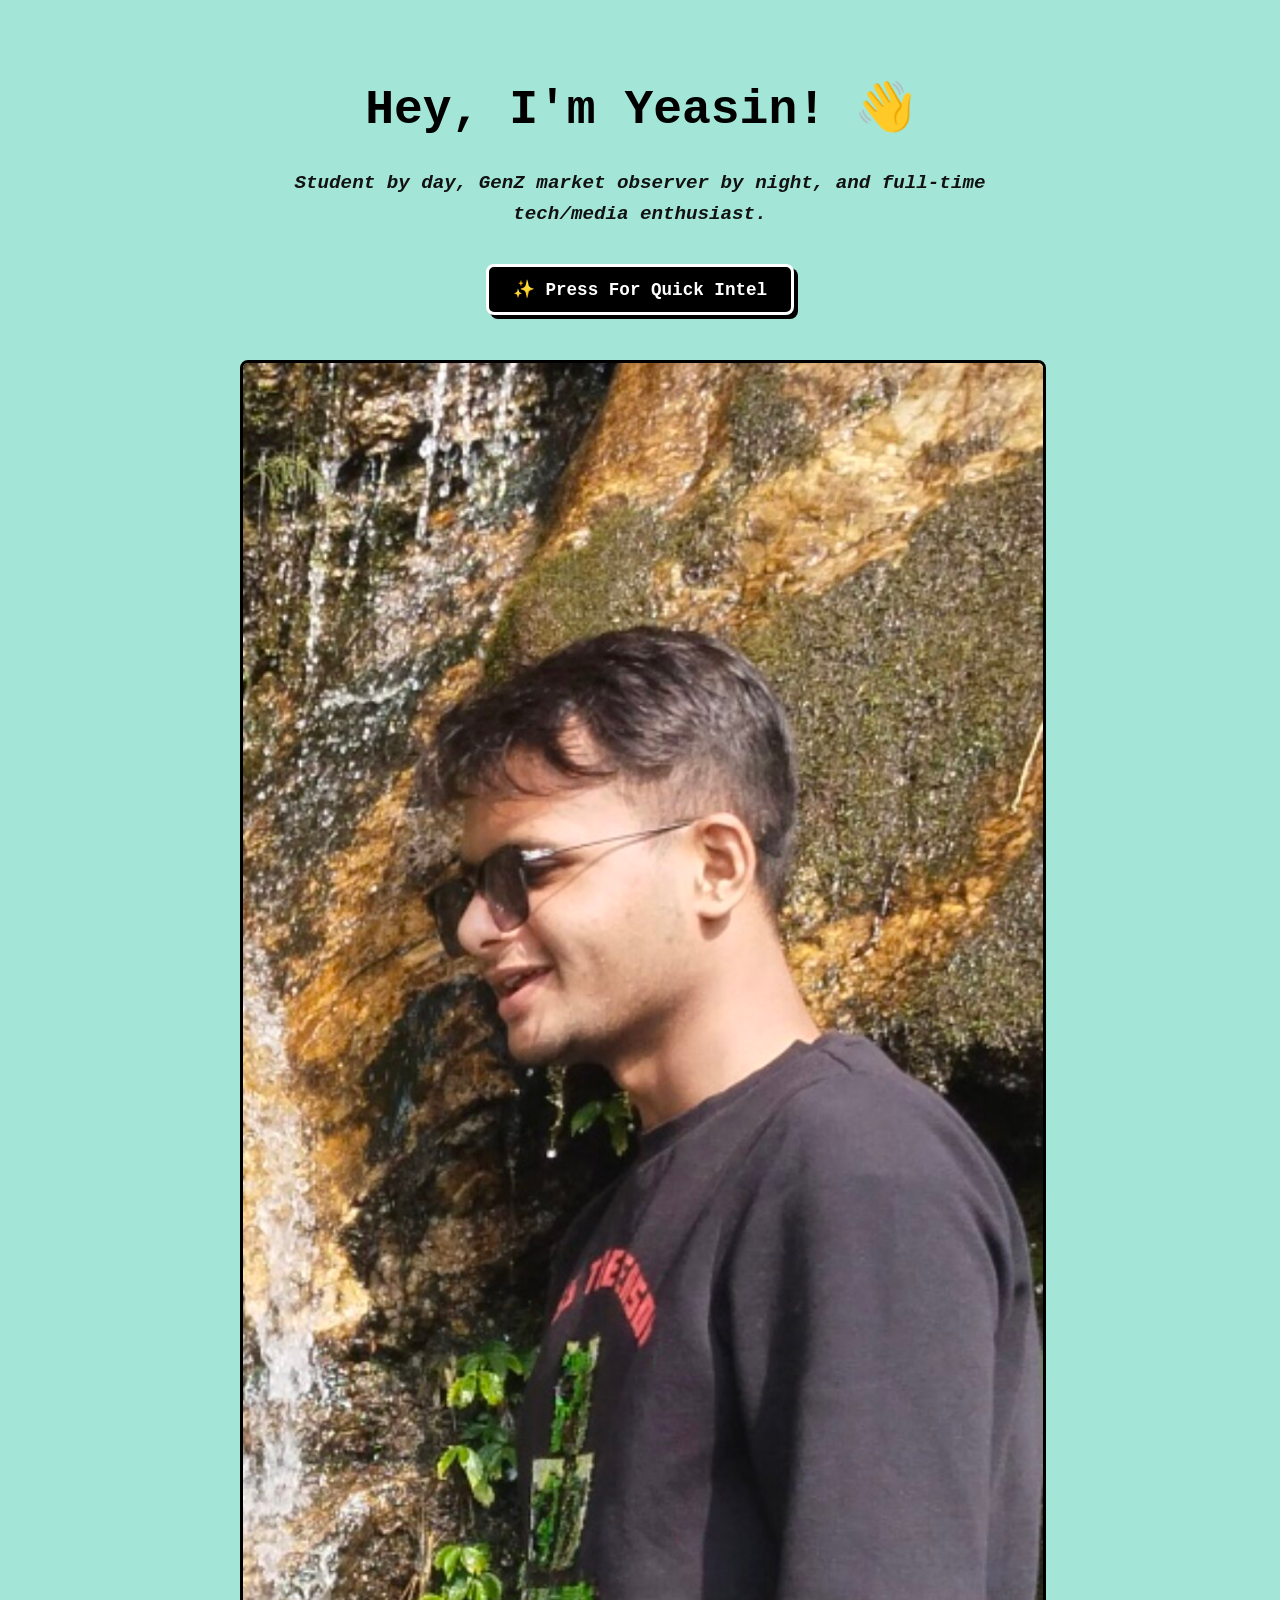
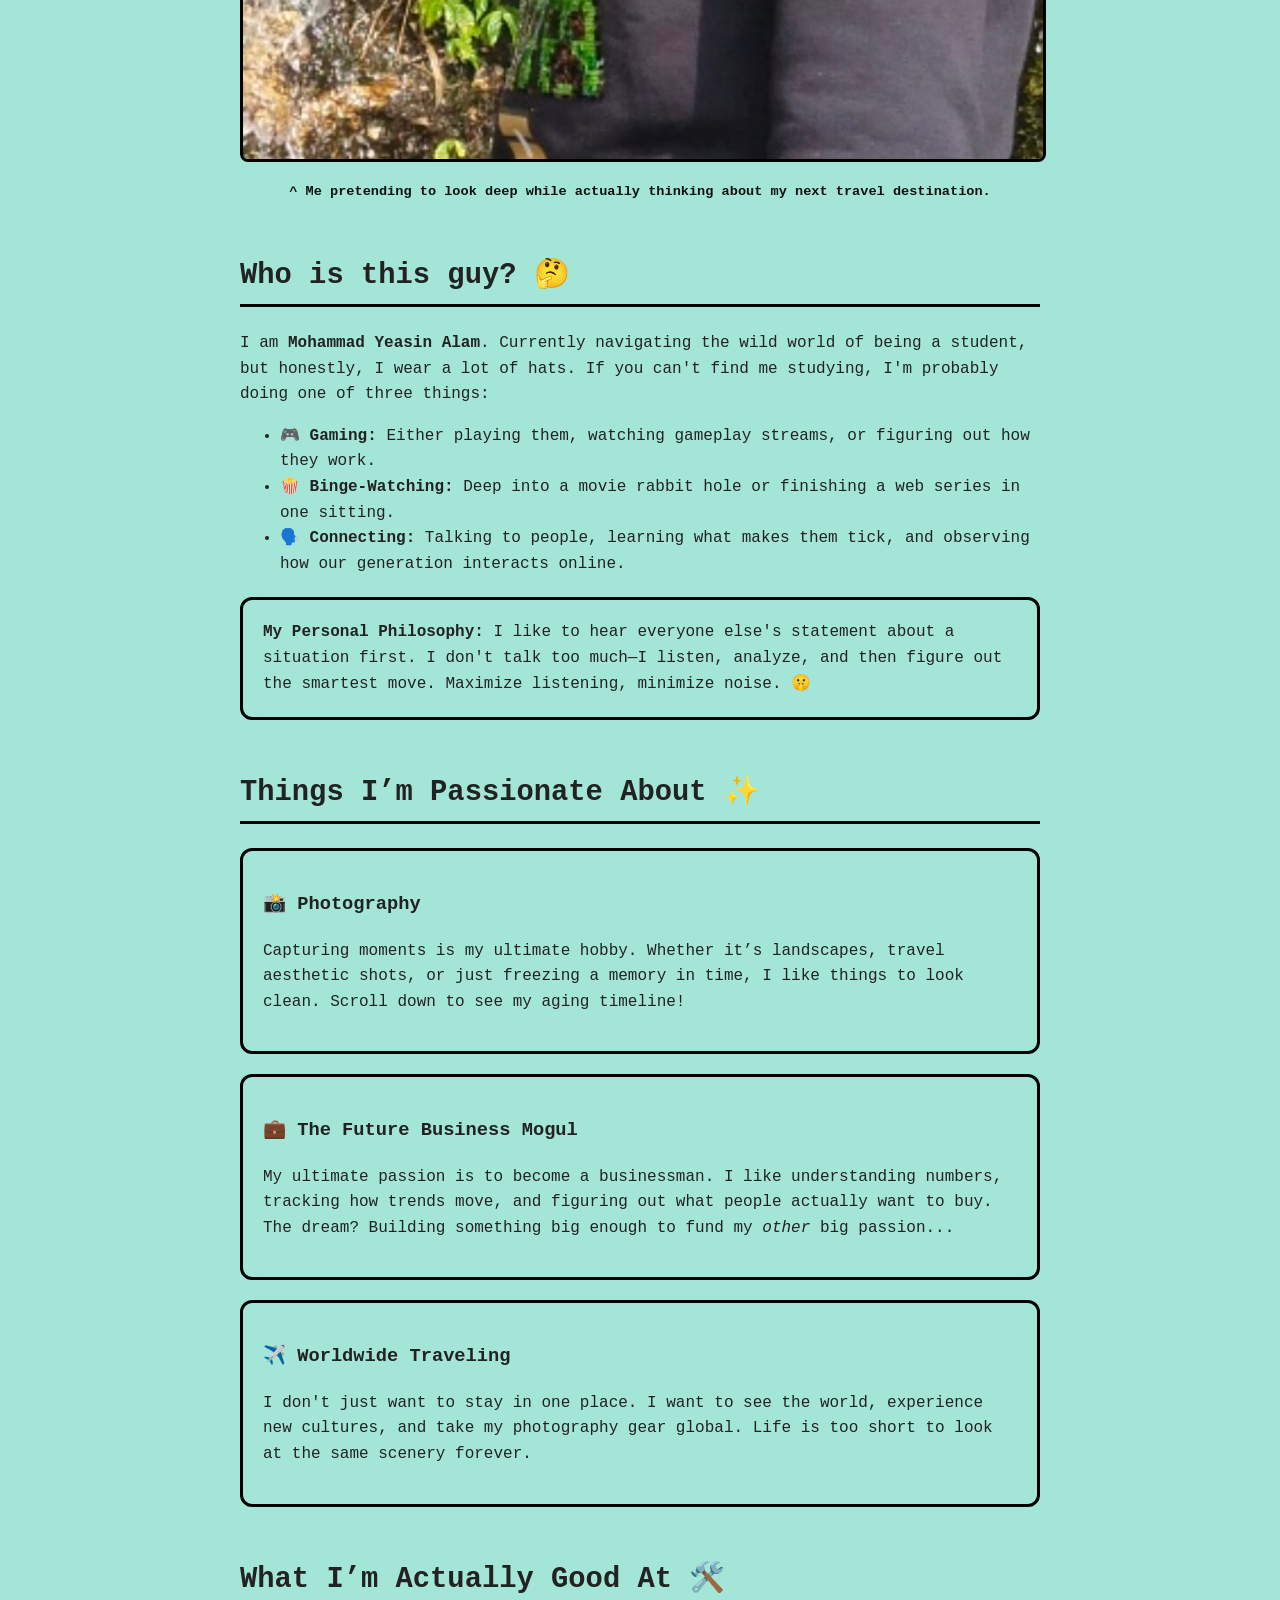
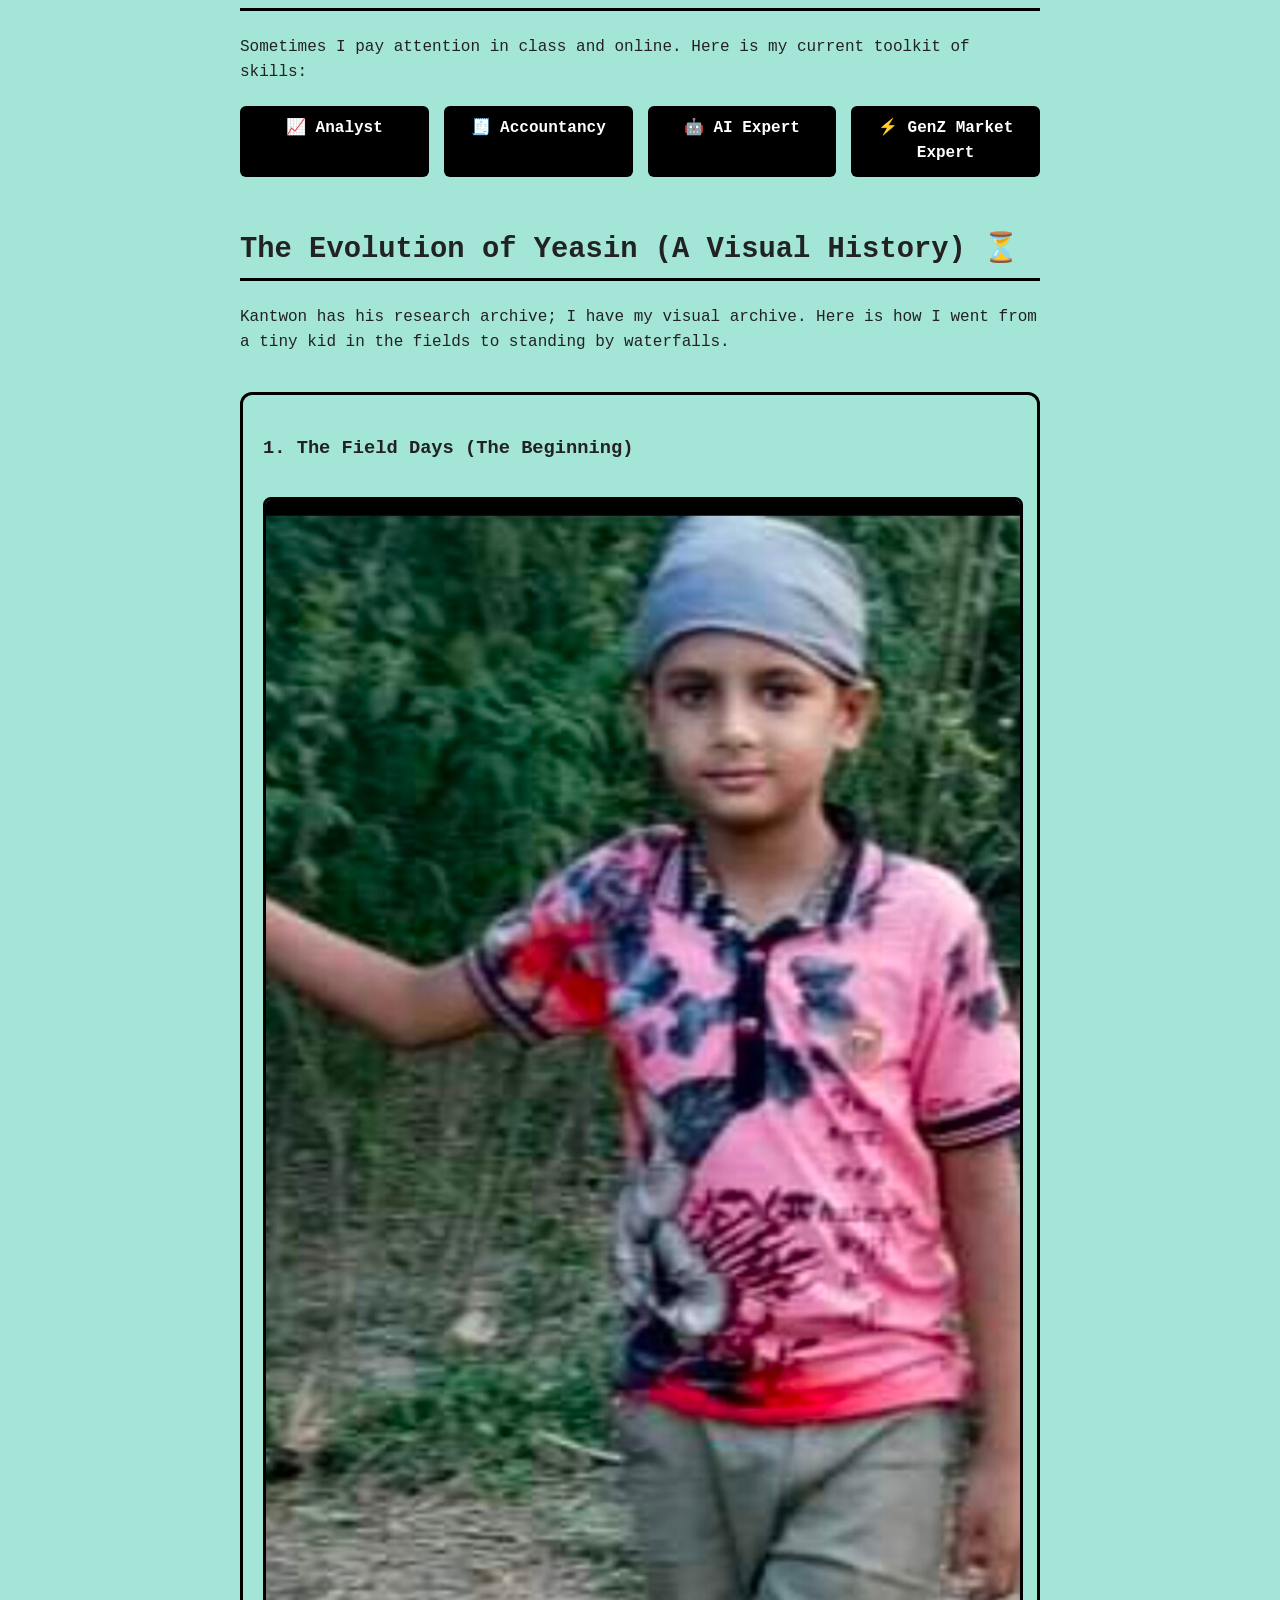
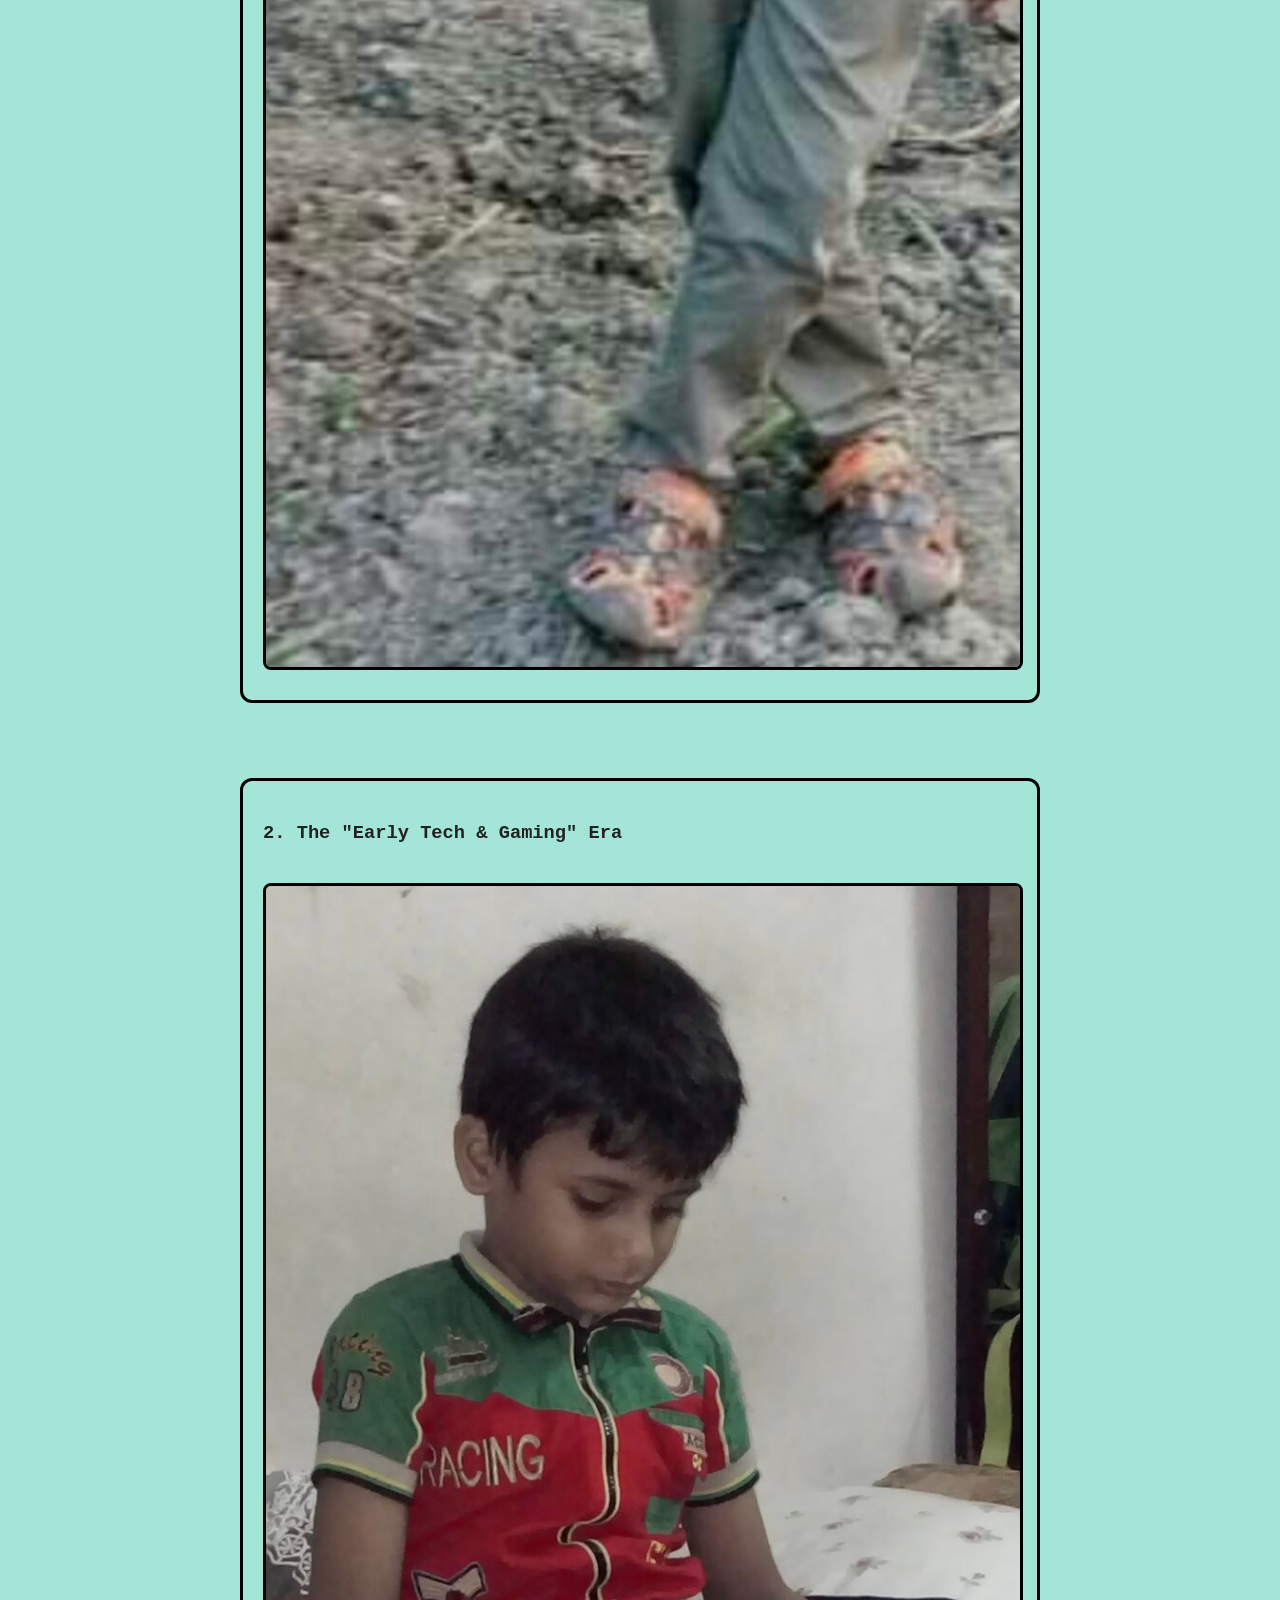
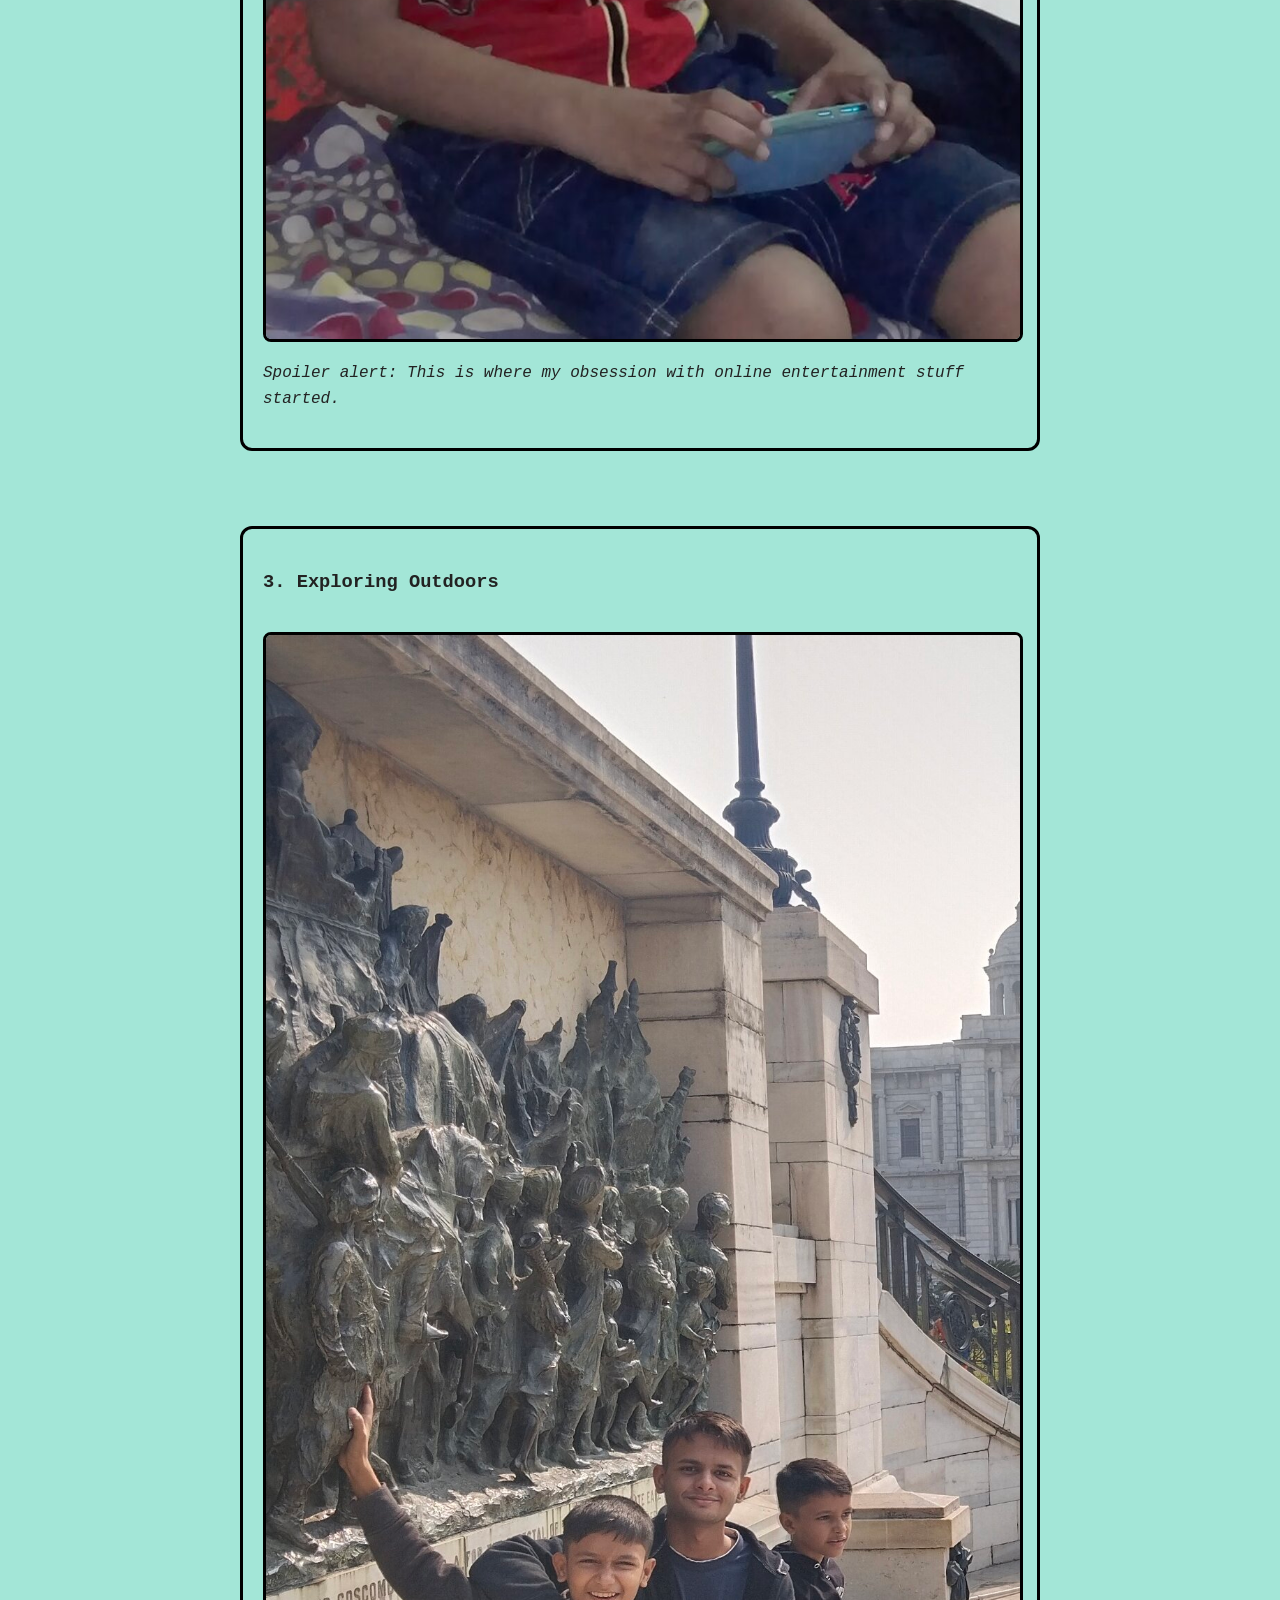
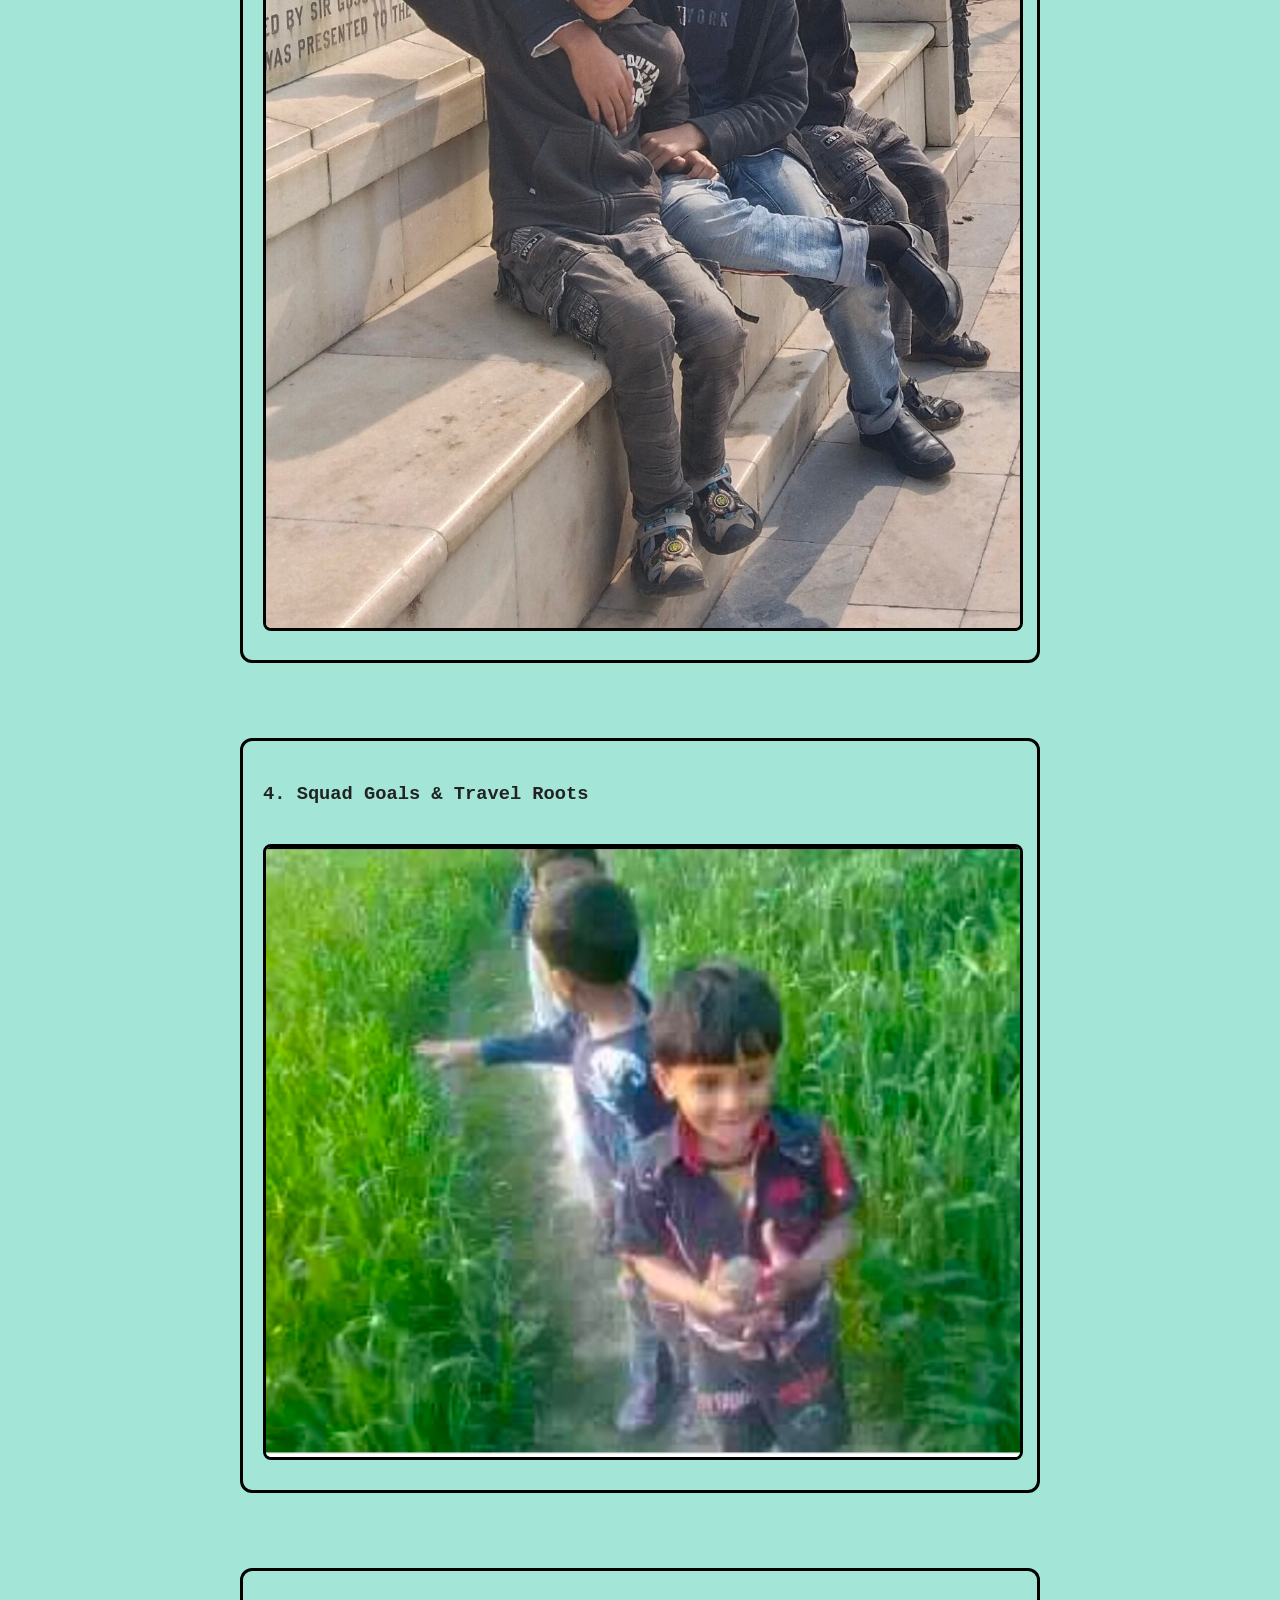
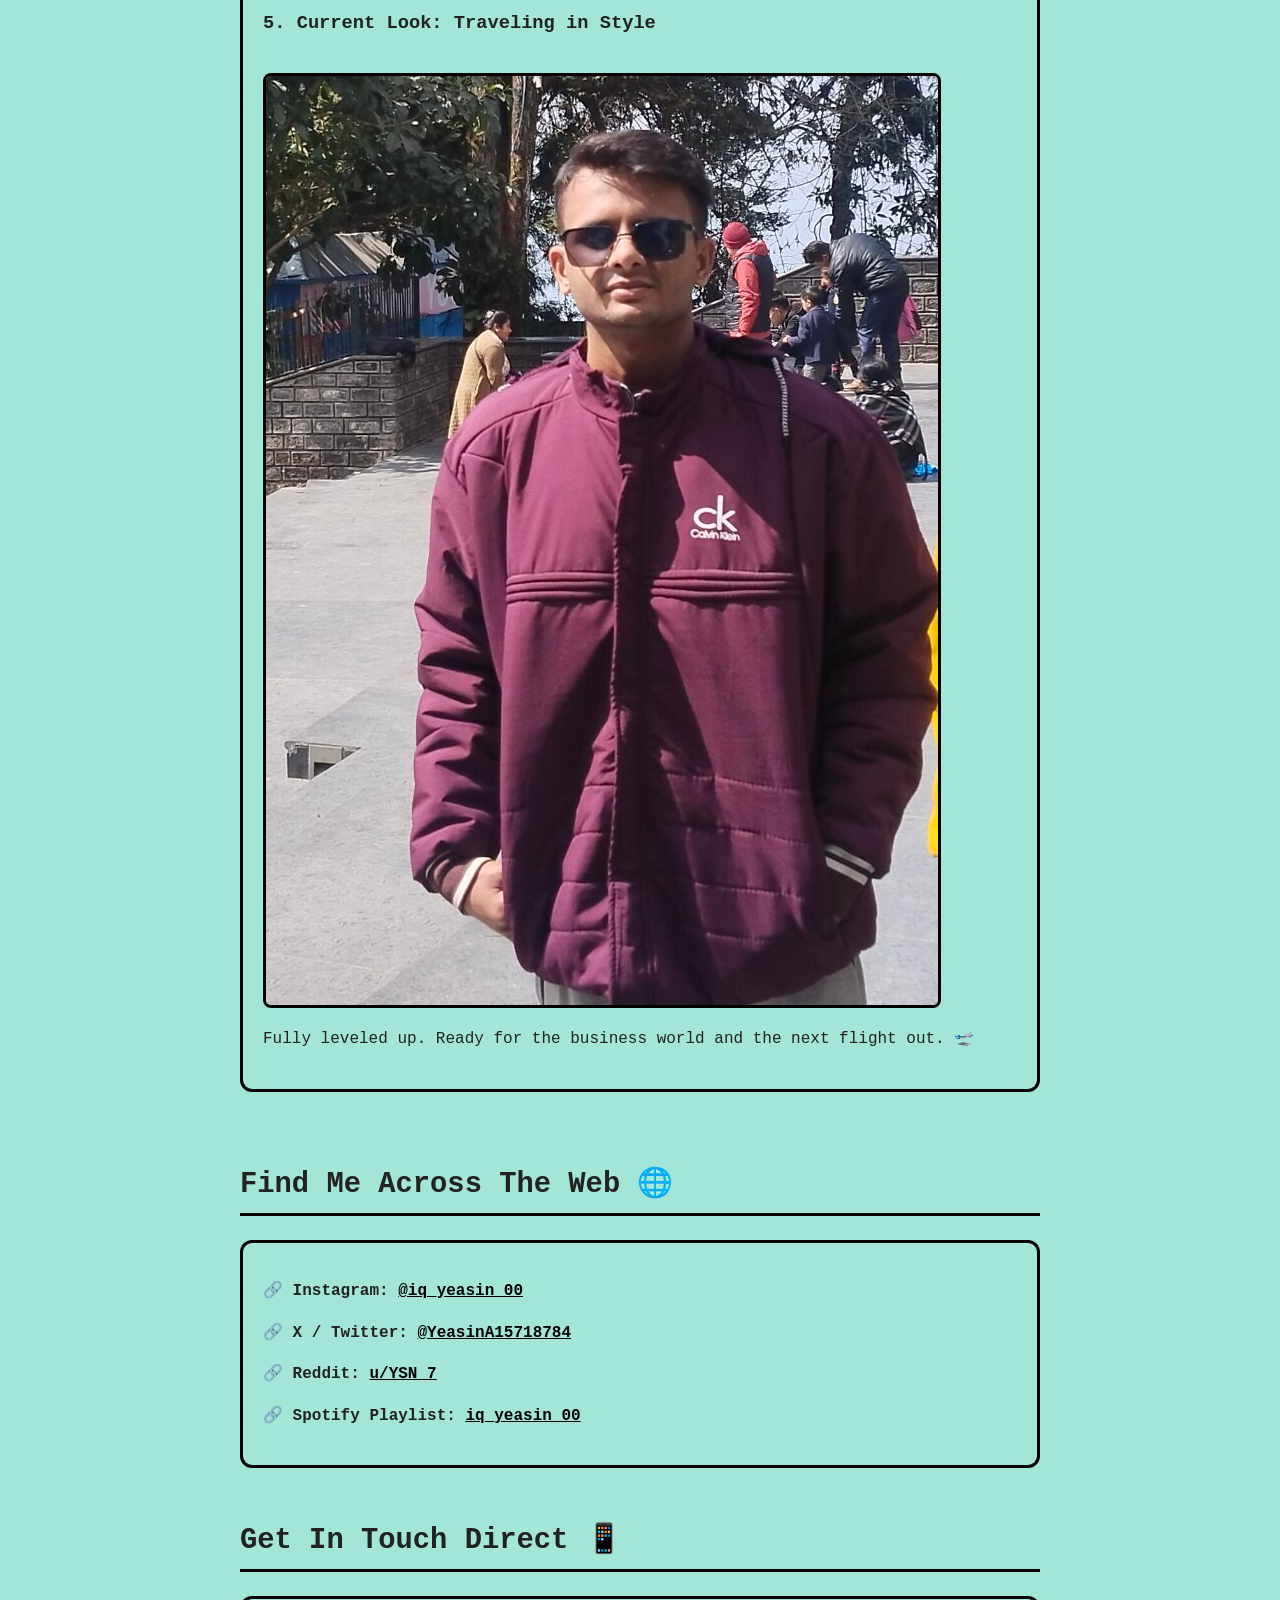
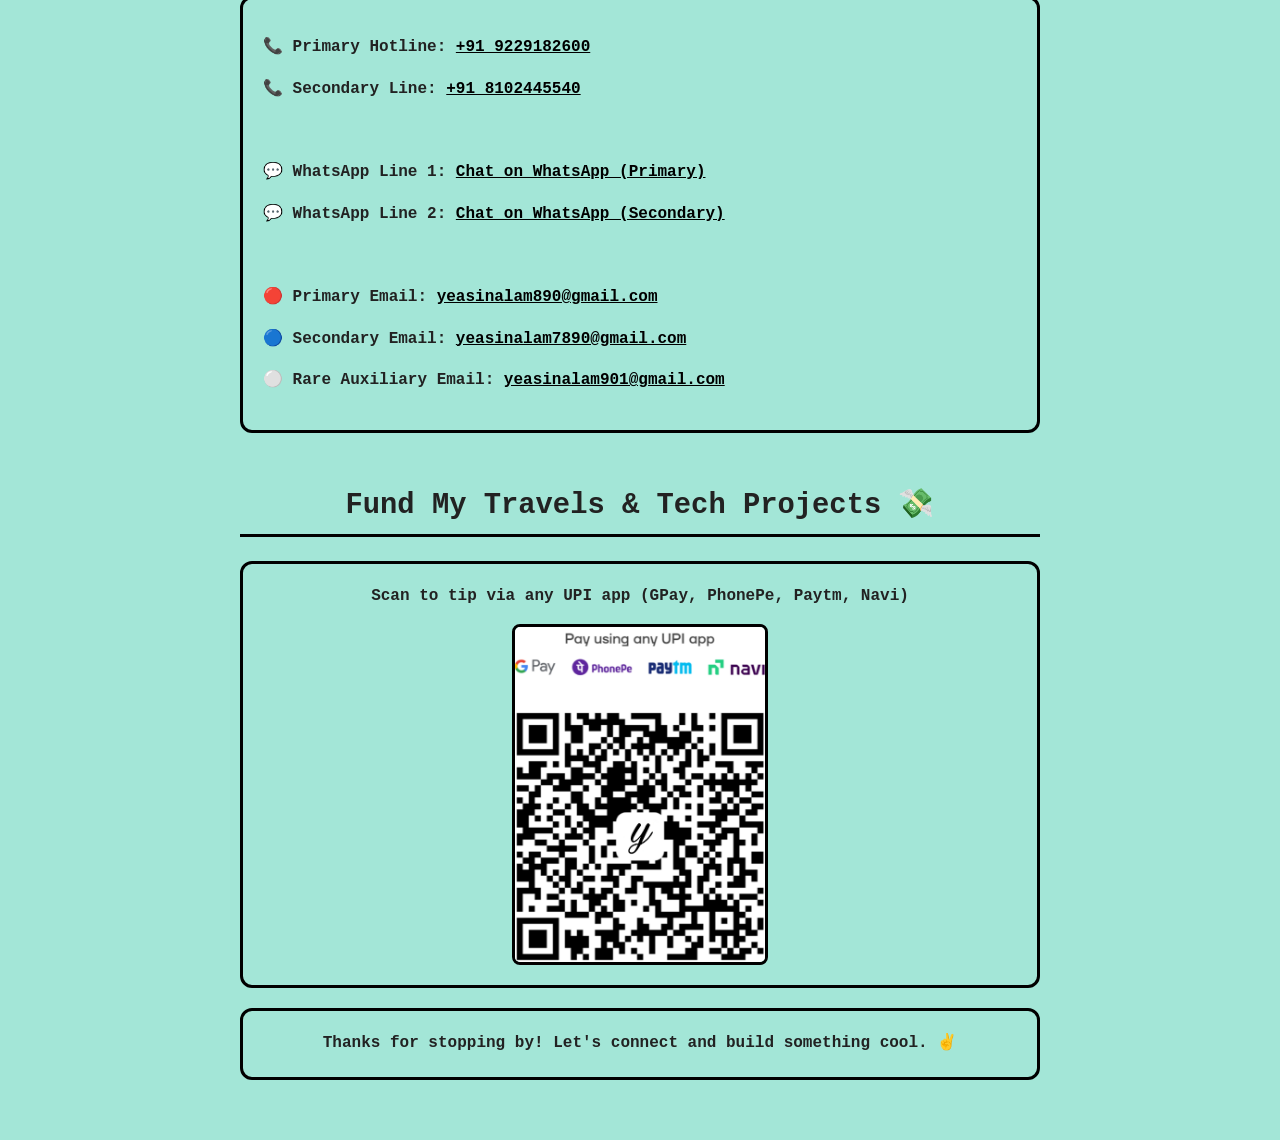
==== about.html @ 3e397f75 "Add files via upload" ====
<!DOCTYPE html>
<html lang="en">
<head>
    <meta charset="UTF-8">
    <meta name="viewport" content="width=device-width, initial-scale=1.0">
    <title>Mohammad Yeasin Alam | Doing Stuff Online & Offline</title>
    <style>
        /* KEYFRAMES FOR COMPLETE BOX BACKGROUND & BORDER RGB SHIFT */
        @keyframes rgbFullGlow {
            0% { 
                background-color: rgba(255, 230, 238, 0.94); 
                border-color: #ff0055; 
                box-shadow: 6px 6px 20px rgba(255, 0, 85, 0.5); 
            }
            33% { 
                background-color: rgba(230, 255, 250, 0.94); 
                border-color: #00ffcc; 
                box-shadow: 6px 6px 20px rgba(0, 255, 204, 0.5); 
            }
            66% { 
                background-color: rgba(243, 230, 255, 0.94); 
                border-color: #9b51e0; 
                box-shadow: 6px 6px 20px rgba(155, 81, 224, 0.5); 
            }
            100% { 
                background-color: rgba(255, 230, 238, 0.94); 
                border-color: #ff0055; 
                box-shadow: 6px 6px 20px rgba(255, 0, 85, 0.5); 
            }
        }

        @keyframes rgbTextGlow {
            0% { text-shadow: 2px 2px 8px rgba(255, 0, 85, 0.8); }
            33% { text-shadow: 2px 2px 8px rgba(0, 255, 204, 0.8); }
            66% { text-shadow: 2px 2px 8px rgba(155, 81, 224, 0.8); }
            100% { text-shadow: 2px 2px 8px rgba(255, 0, 85, 0.8); }
        }

        /* Base Formatting */
        body {
            font-family: 'Courier New', Courier, monospace; 
            line-height: 1.6;
            color: #222;
            max-width: 800px;
            margin: 0 auto;
            padding: 40px 20px;
            background-image: url('1000076205.jpg');
            background-size: cover;
            background-attachment: fixed;
            background-color: #A3E6D7; 
        }
        
        h1 { 
            font-size: 3rem; 
            margin-bottom: 10px; 
            color: #000; 
            animation: rgbTextGlow 6s infinite linear;
        }
        
        h2 { 
            font-size: 1.8rem; 
            border-bottom: 3px solid #000; 
            padding-bottom: 5px; 
            margin-top: 50px; 
        }
        
        .subtitle { 
            font-size: 1.2rem; 
            color: #111; 
            font-style: italic; 
            font-weight: bold; 
        }

        /* INTERACTIVE ABOUT ME BUTTON */
        .about-btn {
            background: #000;
            color: #fff;
            font-family: 'Courier New', Courier, monospace;
            font-size: 1.1rem;
            font-weight: bold;
            padding: 12px 24px;
            border: 3px solid #fff;
            border-radius: 8px;
            cursor: pointer;
            box-shadow: 4px 4px 0px #000;
            transition: all 0.2s ease;
            margin-top: 15px;
        }

        .about-btn:hover {
            transform: scale(1.05);
            background: #222;
        }

        /* SECRET INFO PANEL */
        .info-panel {
            display: none;
            max-width: 500px;
            margin: 20px auto;
            text-align: left;
        }

        .info-panel.show {
            display: block;
        }

        .info-row {
            display: flex;
            justify-content: space-between;
            padding: 8px 0;
            border-bottom: 1px dashed rgba(0,0,0,0.2);
        }

        .info-row strong {
            color: #000;
        }

        /* RGB ANIMATED CONTAINER BOXES */
        .project-card, .timeline-item, blockquote, footer, .info-panel, .payment-card { 
            border: 3px solid #000; 
            padding: 20px; 
            margin: 20px 0; 
            border-radius: 12px; 
            animation: rgbFullGlow 9s infinite ease-in-out; 
            transition: transform 0.2s ease;
        }

        .project-card:hover, .timeline-item:hover {
            transform: translateY(-5px) scale(1.01);
        }

        /* LINKS STYLING */
        .socials-box a, .contact-card a {
            color: #000;
            font-weight: bold;
            text-decoration: underline;
        }
        .socials-box a:hover, .contact-card a:hover {
            color: #ff0055;
        }

        .skills-grid { 
            display: grid; 
            grid-template-columns: repeat(auto-fit, minmax(150px, 1fr)); 
            gap: 15px; 
            margin-top: 20px; 
        }
        
        .skill-tag { 
            background: #000; 
            color: #fff; 
            padding: 10px; 
            text-align: center; 
            font-weight: bold; 
            border-radius: 6px; 
        }
        
        img { 
            max-width: 100%; 
            height: auto; 
            border: 3px solid #000; 
            border-radius: 8px; 
            margin-top: 15px;
        }

        .qr-code {
            max-width: 250px;
            display: block;
            margin: 15px auto 0 auto;
        }
        
        .timeline { 
            display: flex; 
            flex-direction: column; 
            gap: 35px; 
        }
    </style>
</head>
<body>

    <!-- HERO SECTION -->
    <header style="text-align: center;">
        <h1>Hey, I'm Yeasin! 👋</h1>
        <p class="subtitle">Student by day, GenZ market observer by night, and full-time tech/media enthusiast.</p>
        
        <!-- About Me Toggle Trigger -->
        <button class="about-btn" onclick="toggleAboutPanel()">✨ Press For Quick Intel</button>

        <!-- Hidden RGB Info Card Dropdown -->
        <div id="aboutPanel" class="info-panel">
            <h3 style="margin-top: 0; text-align: center; border-bottom: 2px solid #000; padding-bottom: 5px;">📋 Personal File</h3>
            <div class="info-row"><strong>Full Name:</strong> <span>Mohammad Yeasin Alam</span></div>
            <div class="info-row"><strong>D.O.B:</strong> <span>06/08/2008</span></div>
            <div class="info-row"><strong>Height:</strong> <span>5.5 Feet</span></div>
            <div class="info-row"><strong>Social Spec:</strong> <span>Introvert 🤫</span></div>
            <div class="info-row"><strong>Base Station:</strong> <span>Bihar, India 🇮🇳</span></div>
            <div class="info-row"><strong>Education:</strong> <span>Science (PCB) 🧪</span></div>
            <div class="info-row"><strong>Goat Game:</strong> <span>Football ⚽</span></div>
            <div class="info-row"><strong>Contact 1:</strong> <span>+91 9229182600</span></div>
            <div class="info-row"><strong>Contact 2:</strong> <span>+91 8102445540</span></div>
        </div>

        <div style="margin: 30px 0;">
            <img src="1000076204.jpg" alt="Mohammad Yeasin Alam looking sharp next to a waterfall">
            <p style="font-size: 0.85rem; text-align: center; color: #111; font-weight: bold; margin-top: 10px;">^ Me pretending to look deep while actually thinking about my next travel destination.</p>
        </div>
    </header>

    <!-- BIO SECTION -->
    <section>
        <h2>Who is this guy? 🤔</h2>
        <p>I am <strong>Mohammad Yeasin Alam</strong>. Currently navigating the wild world of being a student, but honestly, I wear a lot of hats. If you can't find me studying, I'm probably doing one of three things:</p>
        <ul>
            <li>🎮 <strong>Gaming:</strong> Either playing them, watching gameplay streams, or figuring out how they work.</li>
            <li>🍿 <strong>Binge-Watching:</strong> Deep into a movie rabbit hole or finishing a web series in one sitting.</li>
            <li>🗣️ <strong>Connecting:</strong> Talking to people, learning what makes them tick, and observing how our generation interacts online.</li>
        </ul>
        
        <blockquote>
            <strong>My Personal Philosophy:</strong> I like to hear everyone else's statement about a situation first. I don't talk too much—I listen, analyze, and then figure out the smartest move. Maximize listening, minimize noise. 🤫
        </blockquote>
    </section>

    <!-- PASSIONS & PROJECTS -->
    <section>
        <h2>Things I’m Passionate About ✨</h2>
        
        <div class="project-card">
            <h3>📸 Photography</h3>
            <p>Capturing moments is my ultimate hobby. Whether it’s landscapes, travel aesthetic shots, or just freezing a memory in time, I like things to look clean. Scroll down to see my aging timeline!</p>
        </div>

        <div class="project-card">
            <h3>💼 The Future Business Mogul</h3>
            <p>My ultimate passion is to become a businessman. I like understanding numbers, tracking how trends move, and figuring out what people actually want to buy. The dream? Building something big enough to fund my <em>other</em> big passion...</p>
        </div>

        <div class="project-card">
            <h3>✈️ Worldwide Traveling</h3>
            <p>I don't just want to stay in one place. I want to see the world, experience new cultures, and take my photography gear global. Life is too short to look at the same scenery forever.</p>
        </div>
    </section>

    <!-- SKILLS SECTION -->
    <section>
        <h2>What I’m Actually Good At 🛠️</h2>
        <p>Sometimes I pay attention in class and online. Here is my current toolkit of skills:</p>
        <div class="skills-grid">
            <div class="skill-tag">📈 Analyst</div>
            <div class="skill-tag">🧾 Accountancy</div>
            <div class="skill-tag">🤖 AI Expert</div>
            <div class="skill-tag">⚡ GenZ Market Expert</div>
        </div>
    </section>

    <!-- TIMELINE/PHOTO ERA SECTION -->
    <section>
        <h2>The Evolution of Yeasin (A Visual History) ⏳</h2>
        <p>Kantwon has his research archive; I have my visual archive. Here is how I went from a tiny kid in the fields to standing by waterfalls.</p>
        
        <div class="timeline">
            <div class="timeline-item">
                <h3>1. The Field Days (The Beginning)</h3>
                <img src="1000076199.jpg" alt="Little Yeasin in the fields">
            </div>
            
            <div class="timeline-item">
                <h3>2. The "Early Tech & Gaming" Era</h3>
                <img src="1000076193.jpg" alt="Young Yeasin playing games on a phone">
                <p style="margin-top: 10px;"><em>Spoiler alert: This is where my obsession with online entertainment stuff started.</em></p>
            </div>

            <div class="timeline-item">
                <h3>3. Exploring Outdoors</h3>
                <img src="1000076198.jpg" alt="Yeasin on a boat trip">
            </div>

            <div class="timeline-item">
                <h3>4. Squad Goals & Travel Roots</h3>
                <img src="da37ed87-113a-4a0d-944e-1133d24214a7-1_all_25262.jpg" alt="Yeasin hanging out with friends/brothers">
            </div>

            <div class="timeline-item">
                <h3>5. Current Look: Traveling in Style</h3>
                <img src="1000076202.jpg" alt="Yeasin walking down a scenic path with sunglasses">
                <p style="margin-top: 10px;">Fully leveled up. Ready for the business world and the next flight out. 🛫</p>
            </div>
        </div>
    </section>

    <!-- CONNECTIONS & SOCIAL LINKS -->
    <section class="socials-box">
        <h2>Find Me Across The Web 🌐</h2>
        <div class="project-card">
            <p>🔗 <strong>Instagram:</strong> <a href="https://instagram.com/iq_yeasin_00" target="_blank">@iq_yeasin_00</a></p>
            <p>🔗 <strong>X / Twitter:</strong> <a href="https://x.com/YeasinA15718784" target="_blank">@YeasinA15718784</a></p>
            <p>🔗 <strong>Reddit:</strong> <a href="https://reddit.com/user/YSN_7" target="_blank">u/YSN_7</a></p>
            <p>🔗 <strong>Spotify Playlist:</strong> <a href="https://open.spotify.com/user/iq_yeasin_00" target="_blank">iq_yeasin_00</a></p>
        </div>

        <h2>Get In Touch Direct 📱</h2>
        <div class="project-card contact-card">
            <!-- VOICE CALL LAUNCHERS -->
            <p>📞 <strong>Primary Hotline:</strong> <a href="tel:+919229182600">+91 9229182600</a></p>
            <p>📞 <strong>Secondary Line:</strong> <a href="tel:+918102445540">+91 8102445540</a></p>
            <br>
            <!-- WHATSAPP CHAT LAUNCHERS -->
            <p>💬 <strong>WhatsApp Line 1:</strong> <a href="https://wa.me/919229182600" target="_blank">Chat on WhatsApp (Primary)</a></p>
            <p>💬 <strong>WhatsApp Line 2:</strong> <a href="https://wa.me/918102445540" target="_blank">Chat on WhatsApp (Secondary)</a></p>
            <br>
            <!-- EMAIL LAUNCHERS -->
            <p>🔴 <strong>Primary Email:</strong> <a href="mailto:yeasinalam890@gmail.com">yeasinalam890@gmail.com</a></p>
            <p>🔵 <strong>Secondary Email:</strong> <a href="mailto:yeasinalam7890@gmail.com">yeasinalam7890@gmail.com</a></p>
            <p>⚪ <strong>Rare Auxiliary Email:</strong> <a href="mailto:yeasinalam901@gmail.com">yeasinalam901@gmail.com</a></p>
        </div>
    </section>

    <!-- ULTRA BOTTOM PAYMENT REGISTRY -->
    <section style="text-align: center; margin-top: 50px;">
        <h2>Fund My Travels & Tech Projects 💸</h2>
        <div class="payment-card">
            <p style="font-weight: bold; margin: 0;">Scan to tip via any UPI app (GPay, PhonePe, Paytm, Navi)</p>
            <img src="1000076222.jpg" alt="UPI QR Payment Portal" class="qr-code">
        </div>
    </section>

    <!-- FOOTER -->
    <footer>
        <p style="text-align: center; font-weight: bold; margin: 0;">Thanks for stopping by! Let's connect and build something cool. ✌️</p>
    </footer>

    <!-- INTERACTIVE TOGGLE SCRIPT -->
    <script>
        function toggleAboutPanel() {
            var panel = document.getElementById("aboutPanel");
            panel.classList.toggle("show");
        }
    </script>

</body>
</html>
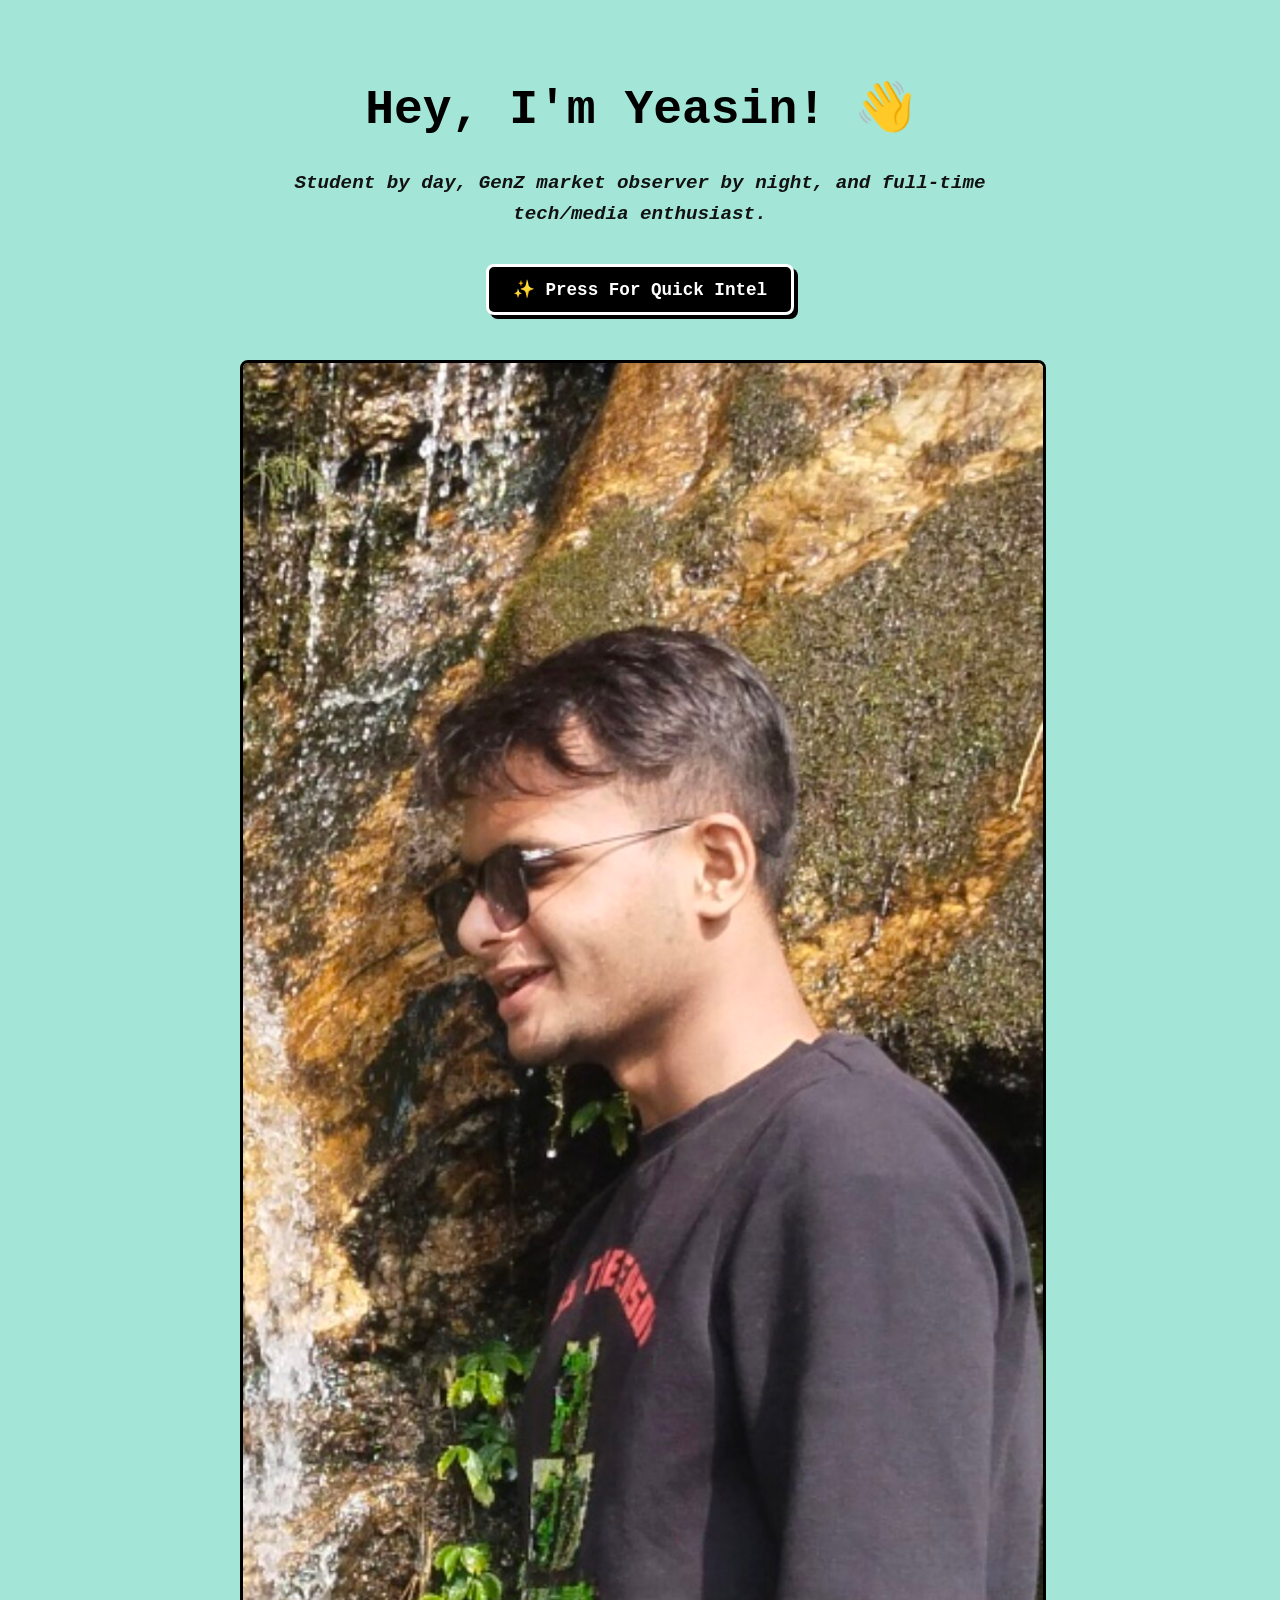
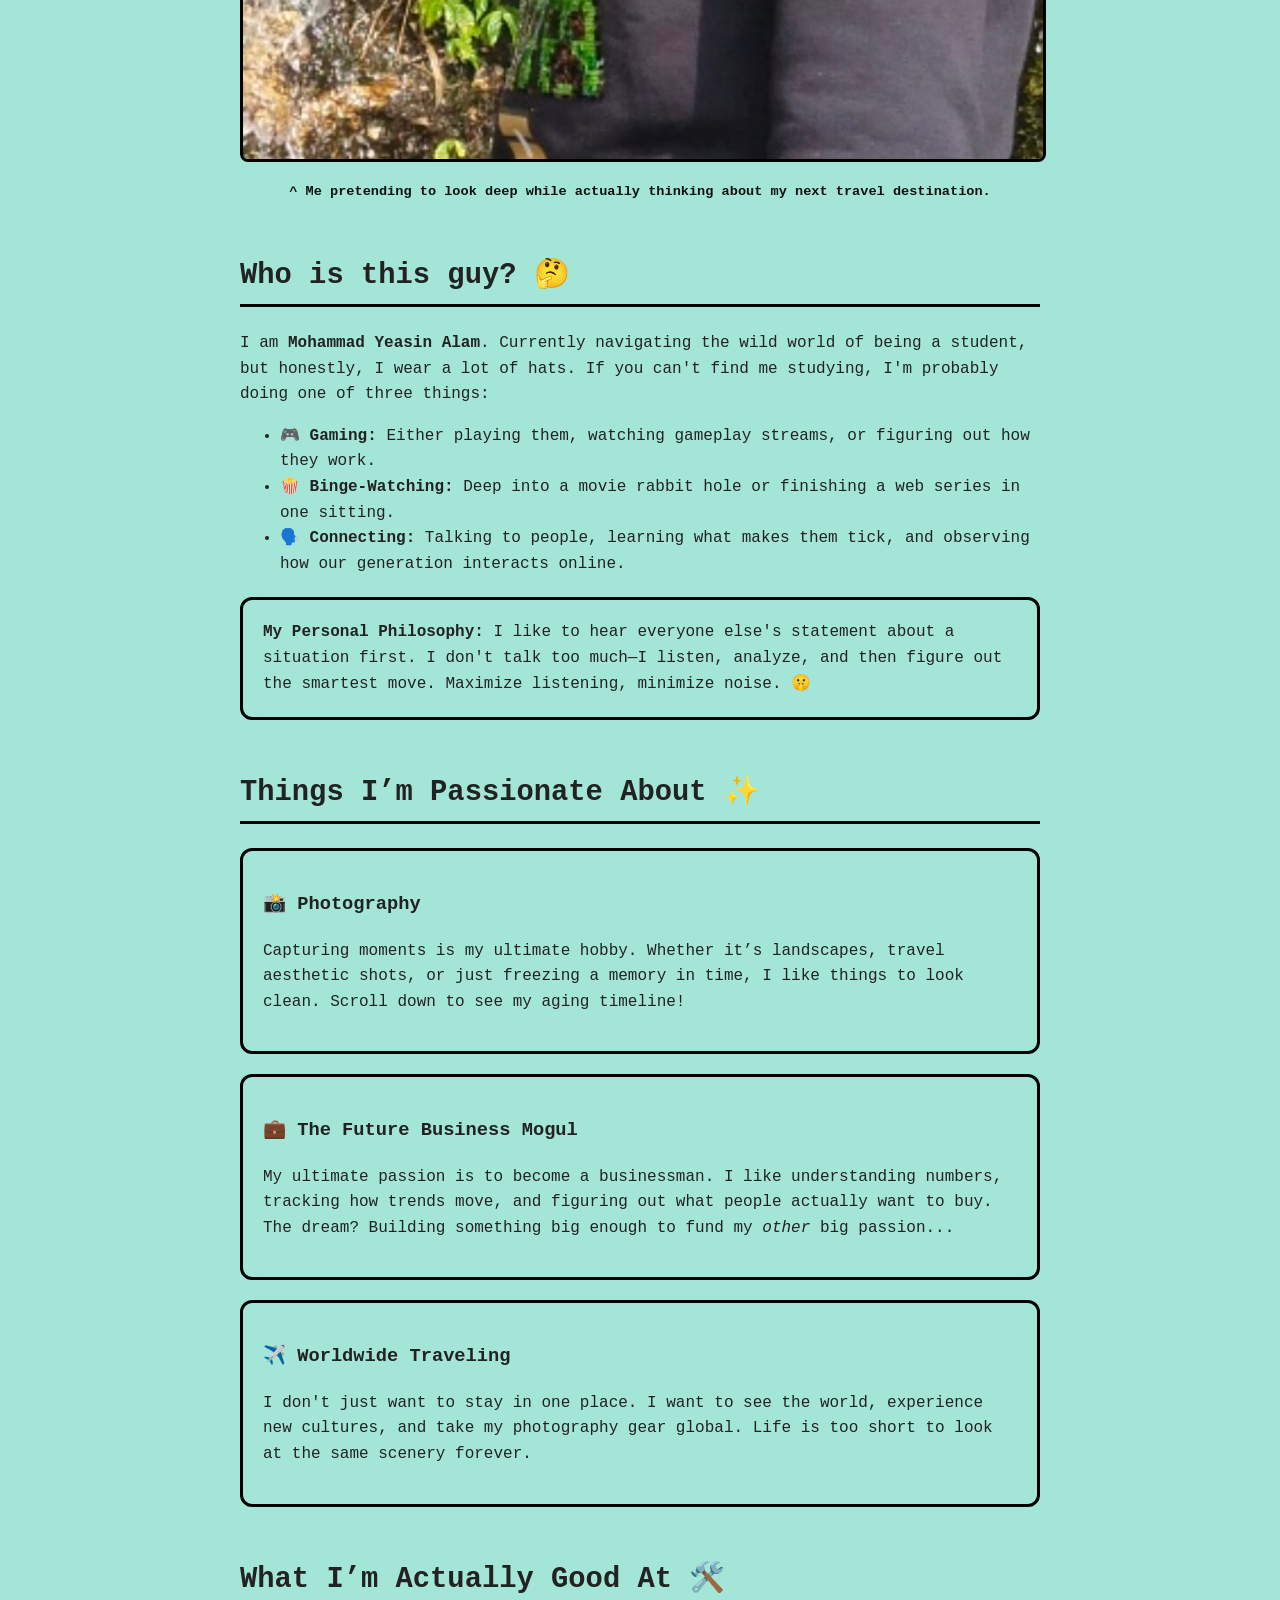
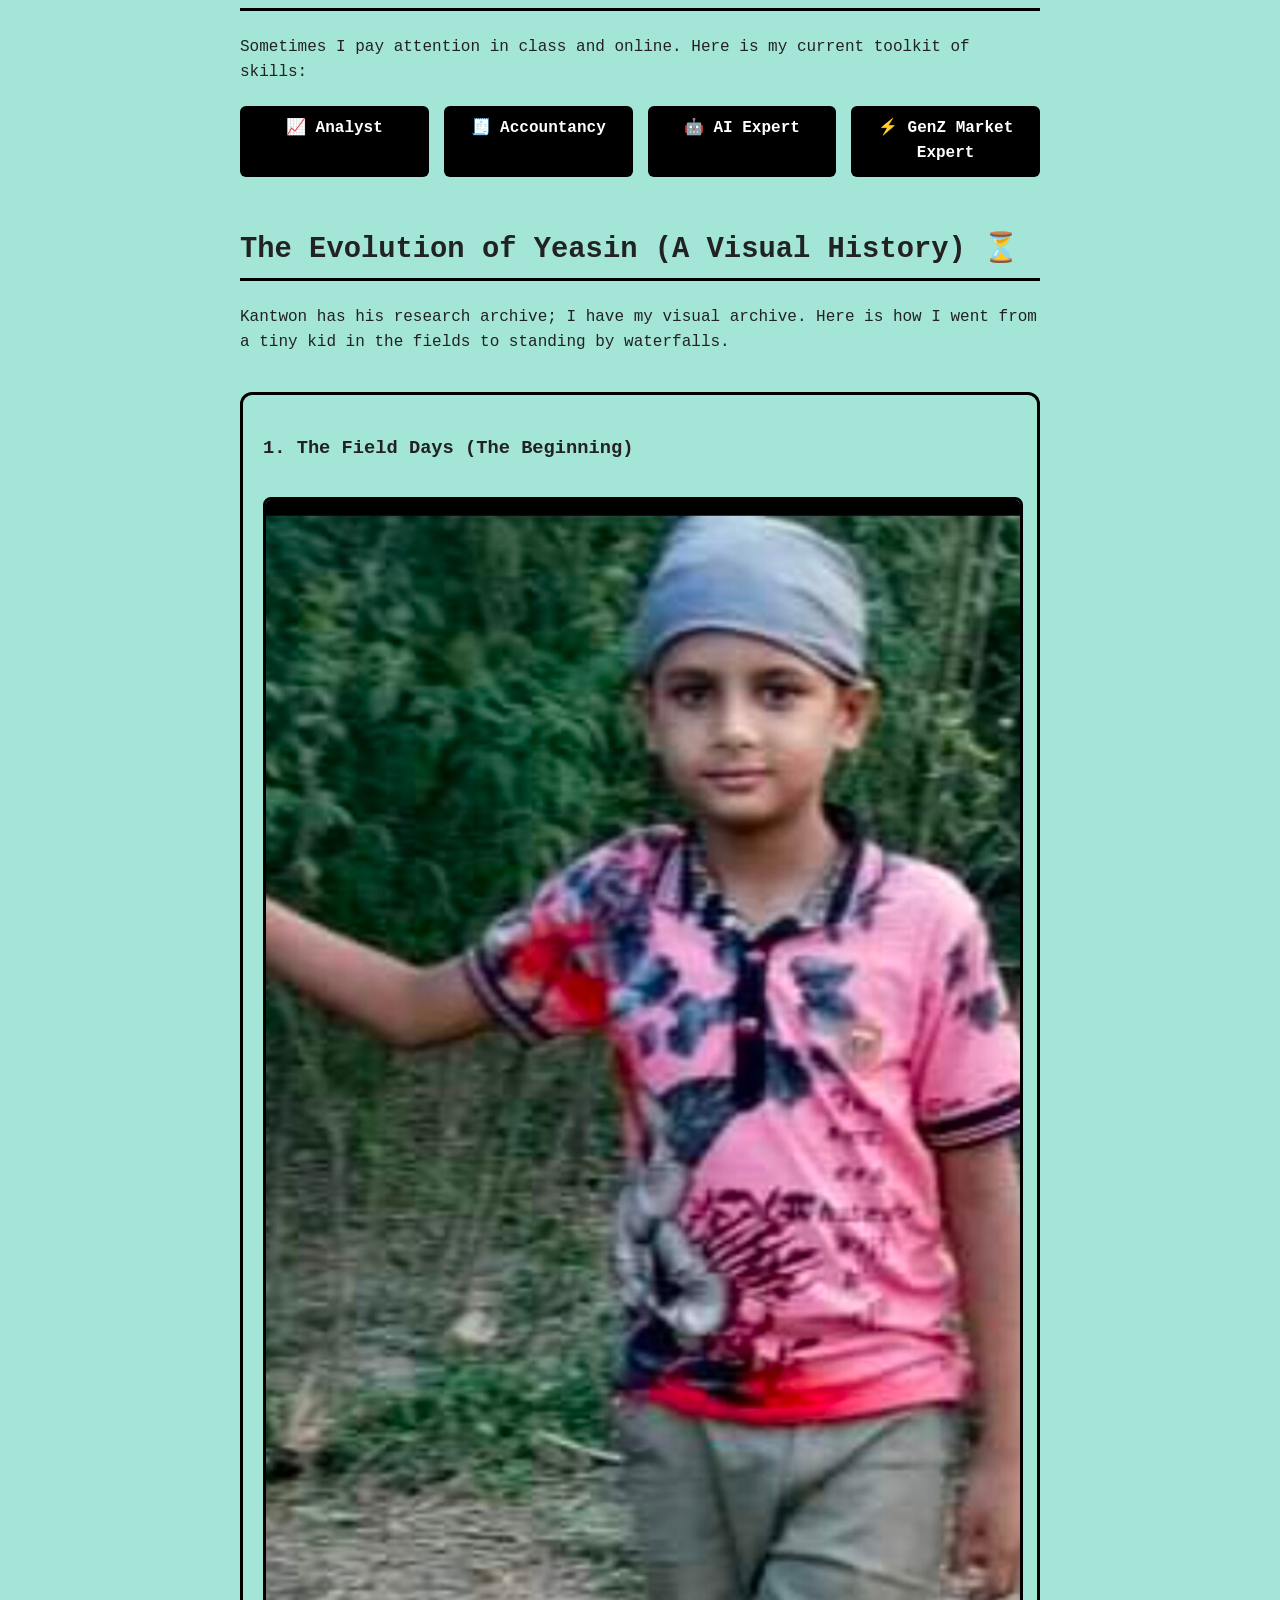
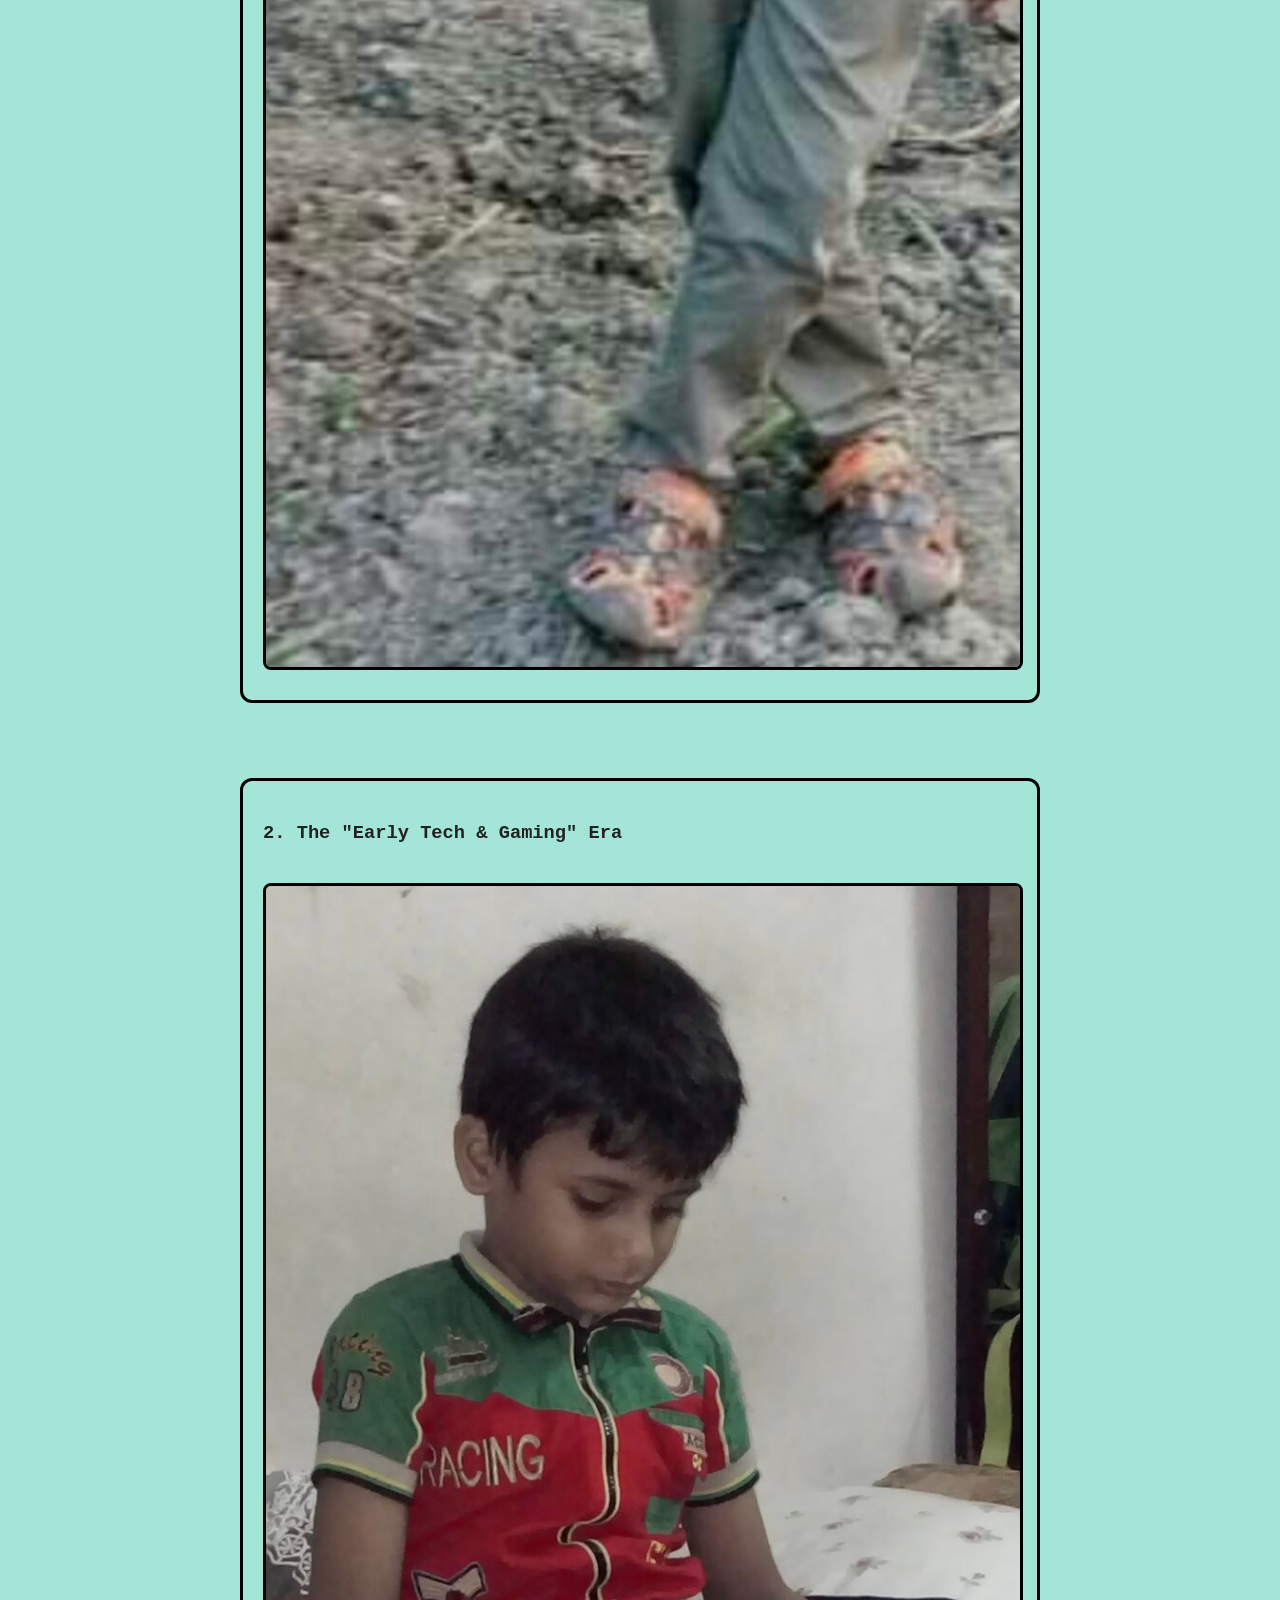
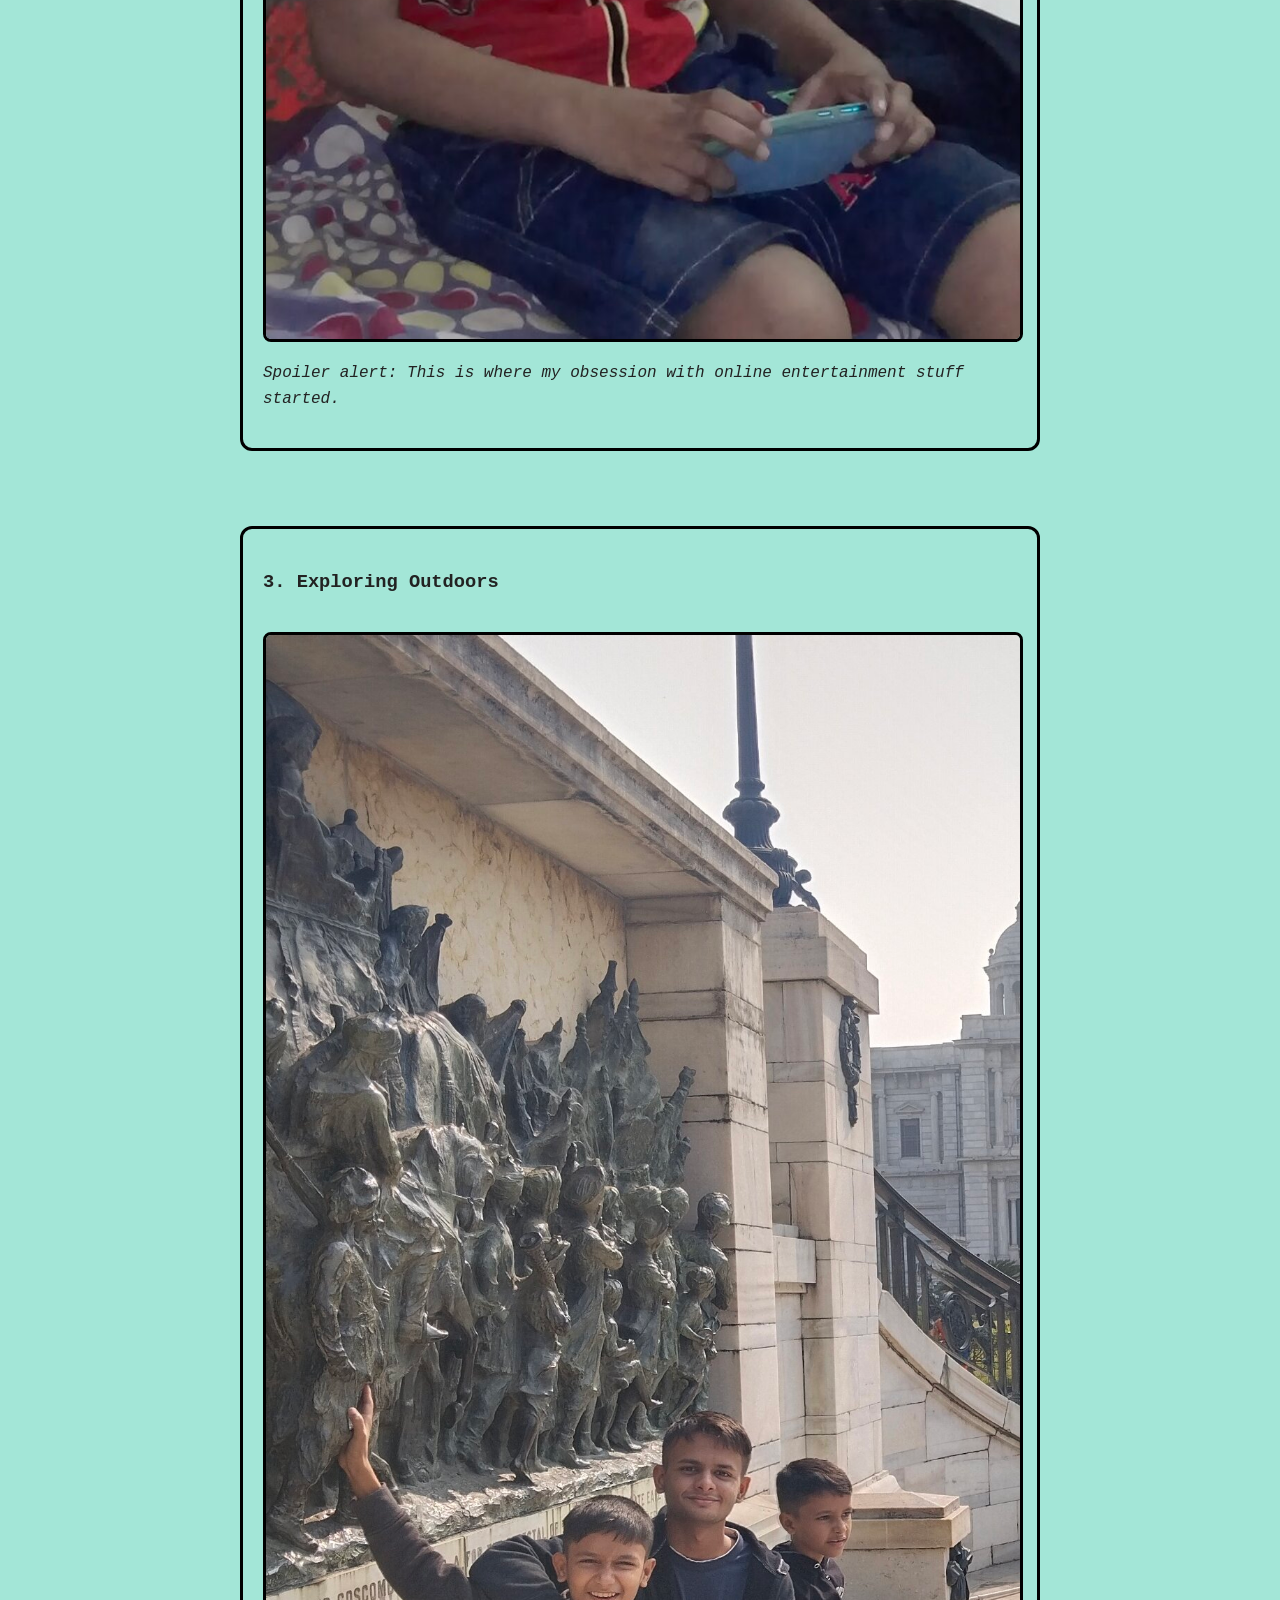
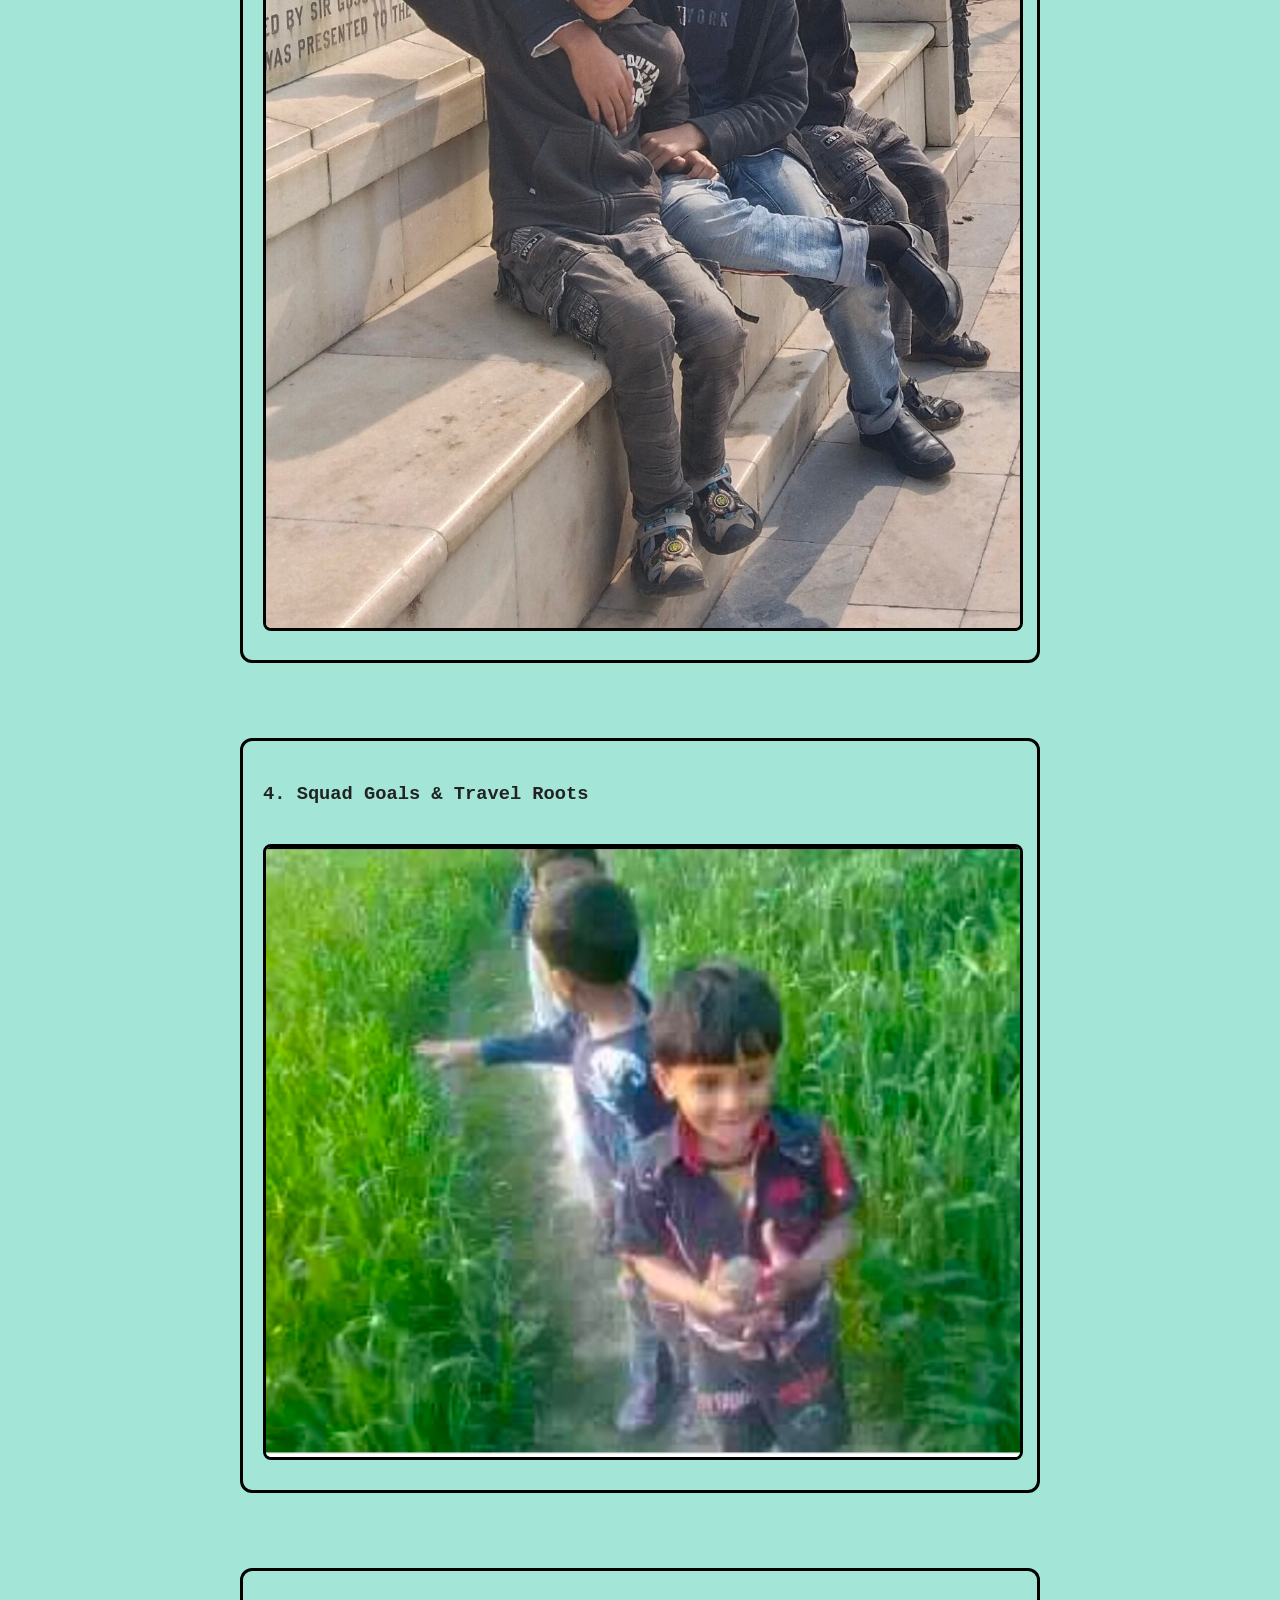
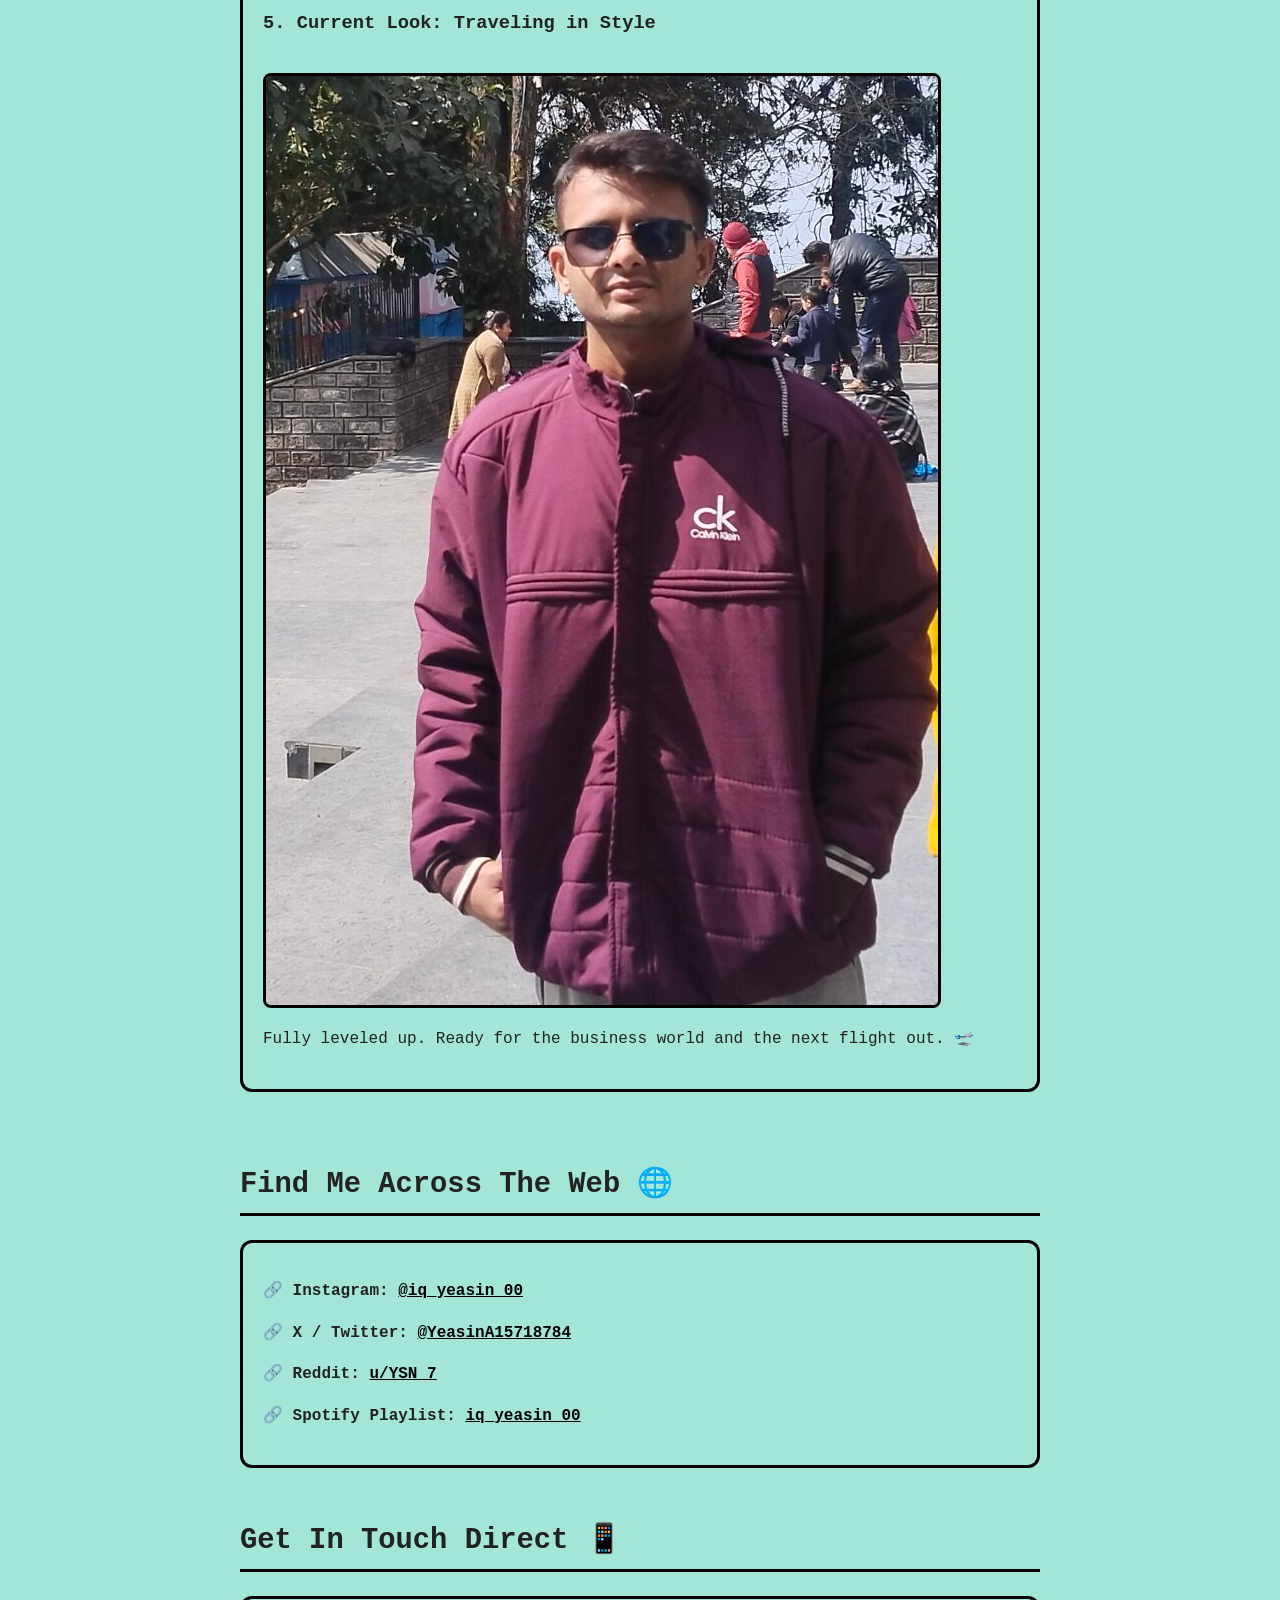
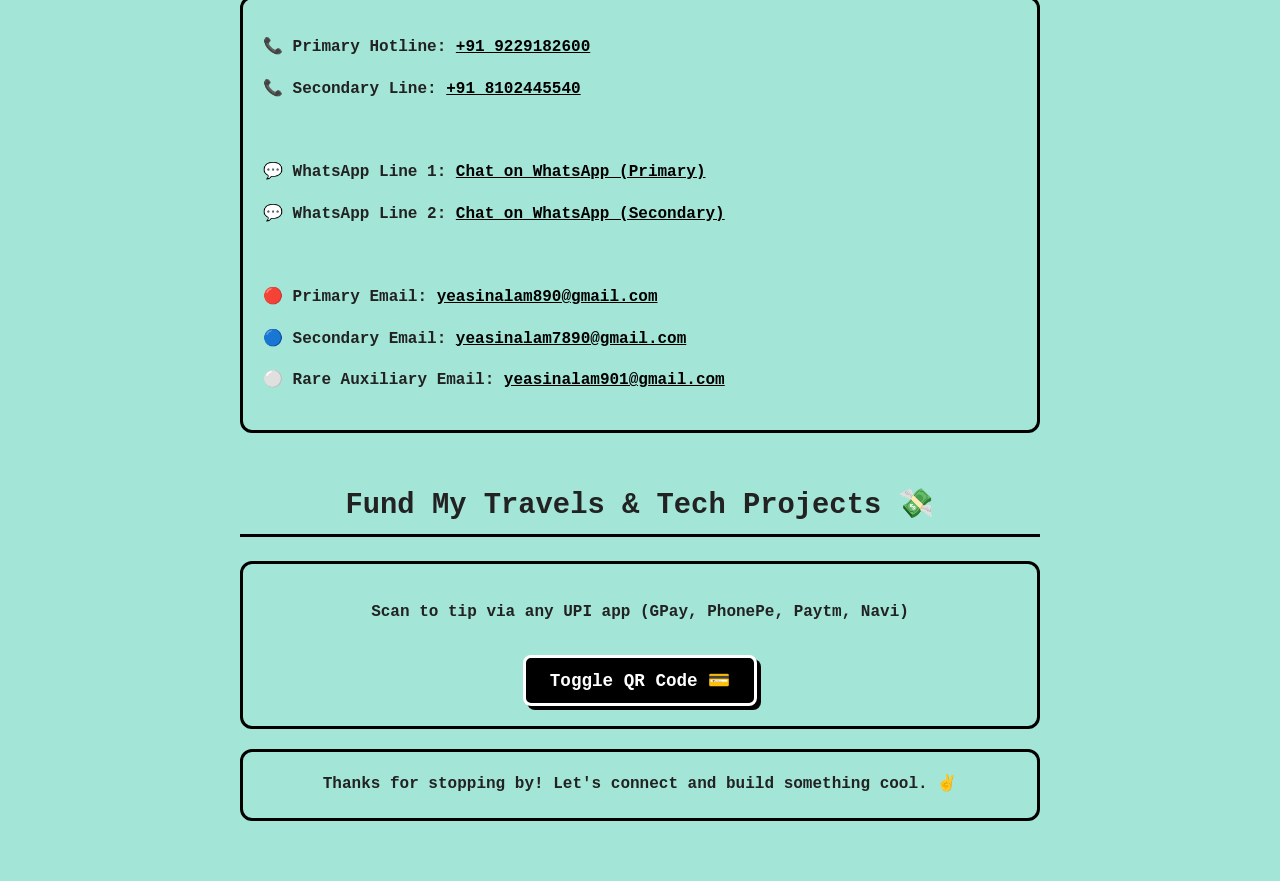
==== commit 6a260709: "Update about.html" ====
--- a/about.html
+++ b/about.html
@@ -71,8 +71,8 @@
             font-weight: bold; 
         }
 
-        /* INTERACTIVE ABOUT ME BUTTON */
-        .about-btn {
+        /* INTERACTIVE BUTTON STYLES */
+        .about-btn, .qr-btn {
             background: #000;
             color: #fff;
             font-family: 'Courier New', Courier, monospace;
@@ -87,7 +87,7 @@
             margin-top: 15px;
         }
 
-        .about-btn:hover {
+        .about-btn:hover, .qr-btn:hover {
             transform: scale(1.05);
             background: #222;
         }
@@ -163,10 +163,16 @@
             margin-top: 15px;
         }
 
+        /* QR CODE HIDDEN BY DEFAULT */
         .qr-code {
             max-width: 250px;
+            display: none; 
+            margin: 15px auto 0 auto;
+        }
+
+        /* SHOW CLASS FOR QR CODE */
+        .qr-code.show {
             display: block;
-            margin: 15px auto 0 auto;
         }
         
         .timeline { 
@@ -178,15 +184,12 @@
 </head>
 <body>
 
-    <!-- HERO SECTION -->
     <header style="text-align: center;">
         <h1>Hey, I'm Yeasin! 👋</h1>
         <p class="subtitle">Student by day, GenZ market observer by night, and full-time tech/media enthusiast.</p>
         
-        <!-- About Me Toggle Trigger -->
         <button class="about-btn" onclick="toggleAboutPanel()">✨ Press For Quick Intel</button>
 
-        <!-- Hidden RGB Info Card Dropdown -->
         <div id="aboutPanel" class="info-panel">
             <h3 style="margin-top: 0; text-align: center; border-bottom: 2px solid #000; padding-bottom: 5px;">📋 Personal File</h3>
             <div class="info-row"><strong>Full Name:</strong> <span>Mohammad Yeasin Alam</span></div>
@@ -206,7 +209,6 @@
         </div>
     </header>
 
-    <!-- BIO SECTION -->
     <section>
         <h2>Who is this guy? 🤔</h2>
         <p>I am <strong>Mohammad Yeasin Alam</strong>. Currently navigating the wild world of being a student, but honestly, I wear a lot of hats. If you can't find me studying, I'm probably doing one of three things:</p>
@@ -221,7 +223,6 @@
         </blockquote>
     </section>
 
-    <!-- PASSIONS & PROJECTS -->
     <section>
         <h2>Things I’m Passionate About ✨</h2>
         
@@ -241,7 +242,6 @@
         </div>
     </section>
 
-    <!-- SKILLS SECTION -->
     <section>
         <h2>What I’m Actually Good At 🛠️</h2>
         <p>Sometimes I pay attention in class and online. Here is my current toolkit of skills:</p>
@@ -253,7 +253,6 @@
         </div>
     </section>
 
-    <!-- TIMELINE/PHOTO ERA SECTION -->
     <section>
         <h2>The Evolution of Yeasin (A Visual History) ⏳</h2>
         <p>Kantwon has his research archive; I have my visual archive. Here is how I went from a tiny kid in the fields to standing by waterfalls.</p>
@@ -288,7 +287,6 @@
         </div>
     </section>
 
-    <!-- CONNECTIONS & SOCIAL LINKS -->
     <section class="socials-box">
         <h2>Find Me Across The Web 🌐</h2>
         <div class="project-card">
@@ -300,41 +298,43 @@
 
         <h2>Get In Touch Direct 📱</h2>
         <div class="project-card contact-card">
-            <!-- VOICE CALL LAUNCHERS -->
             <p>📞 <strong>Primary Hotline:</strong> <a href="tel:+919229182600">+91 9229182600</a></p>
             <p>📞 <strong>Secondary Line:</strong> <a href="tel:+918102445540">+91 8102445540</a></p>
             <br>
-            <!-- WHATSAPP CHAT LAUNCHERS -->
             <p>💬 <strong>WhatsApp Line 1:</strong> <a href="https://wa.me/919229182600" target="_blank">Chat on WhatsApp (Primary)</a></p>
             <p>💬 <strong>WhatsApp Line 2:</strong> <a href="https://wa.me/918102445540" target="_blank">Chat on WhatsApp (Secondary)</a></p>
             <br>
-            <!-- EMAIL LAUNCHERS -->
             <p>🔴 <strong>Primary Email:</strong> <a href="mailto:yeasinalam890@gmail.com">yeasinalam890@gmail.com</a></p>
             <p>🔵 <strong>Secondary Email:</strong> <a href="mailto:yeasinalam7890@gmail.com">yeasinalam7890@gmail.com</a></p>
             <p>⚪ <strong>Rare Auxiliary Email:</strong> <a href="mailto:yeasinalam901@gmail.com">yeasinalam901@gmail.com</a></p>
         </div>
     </section>
 
-    <!-- ULTRA BOTTOM PAYMENT REGISTRY -->
     <section style="text-align: center; margin-top: 50px;">
         <h2>Fund My Travels & Tech Projects 💸</h2>
         <div class="payment-card">
-            <p style="font-weight: bold; margin: 0;">Scan to tip via any UPI app (GPay, PhonePe, Paytm, Navi)</p>
-            <img src="1000076222.jpg" alt="UPI QR Payment Portal" class="qr-code">
-        </div>
-    </section>
-
-    <!-- FOOTER -->
+            <p style="font-weight: bold; margin-bottom: 15px;">Scan to tip via any UPI app (GPay, PhonePe, Paytm, Navi)</p>
+            
+            <button class="qr-btn" onclick="toggleQrCode()">Toggle QR Code 💳</button>
+            
+            <img id="paymentQr" src="1000076222.jpg" alt="UPI QR Payment Portal" class="qr-code">
+        </div>
+    </section>
+
     <footer>
         <p style="text-align: center; font-weight: bold; margin: 0;">Thanks for stopping by! Let's connect and build something cool. ✌️</p>
     </footer>
 
-    <!-- INTERACTIVE TOGGLE SCRIPT -->
     <script>
         function toggleAboutPanel() {
             var panel = document.getElementById("aboutPanel");
             panel.classList.toggle("show");
         }
+
+        function toggleQrCode() {
+            var qr = document.getElementById("paymentQr");
+            qr.classList.toggle("show");
+        }
     </script>
 
 </body>
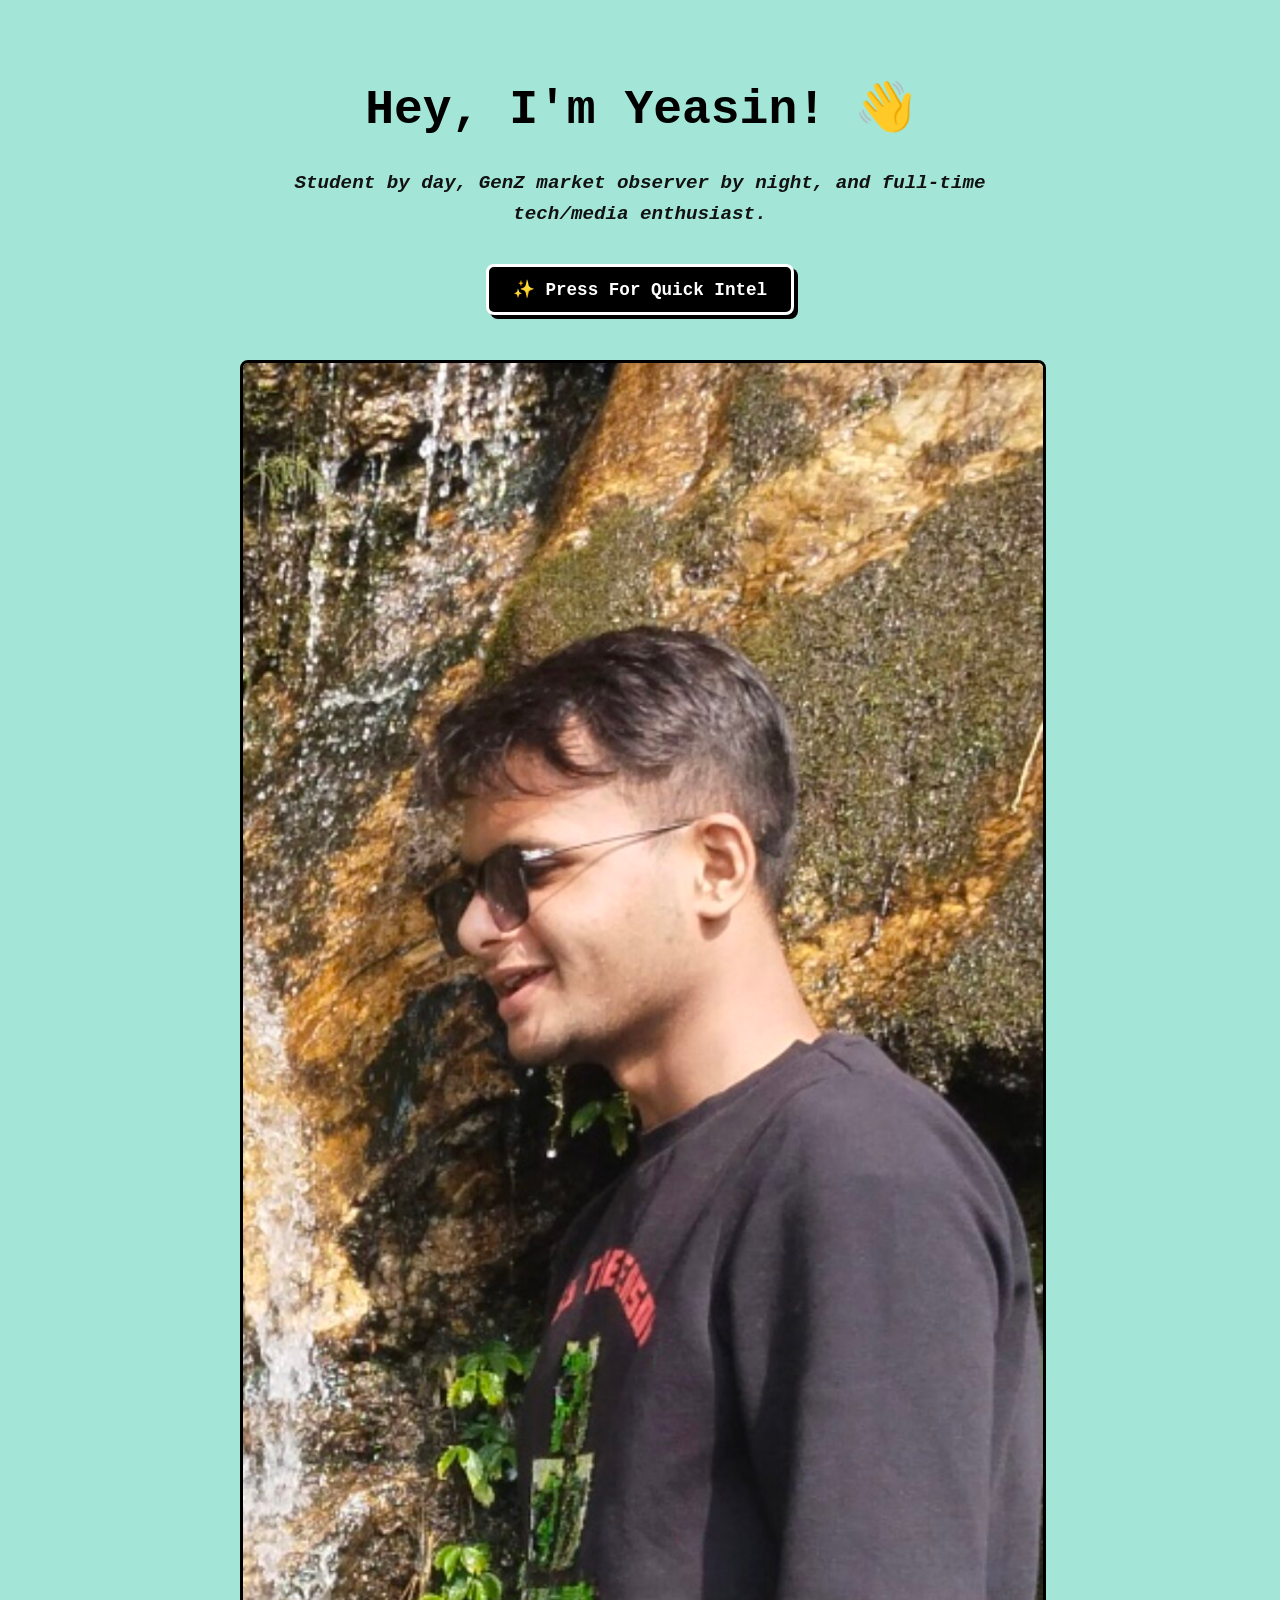
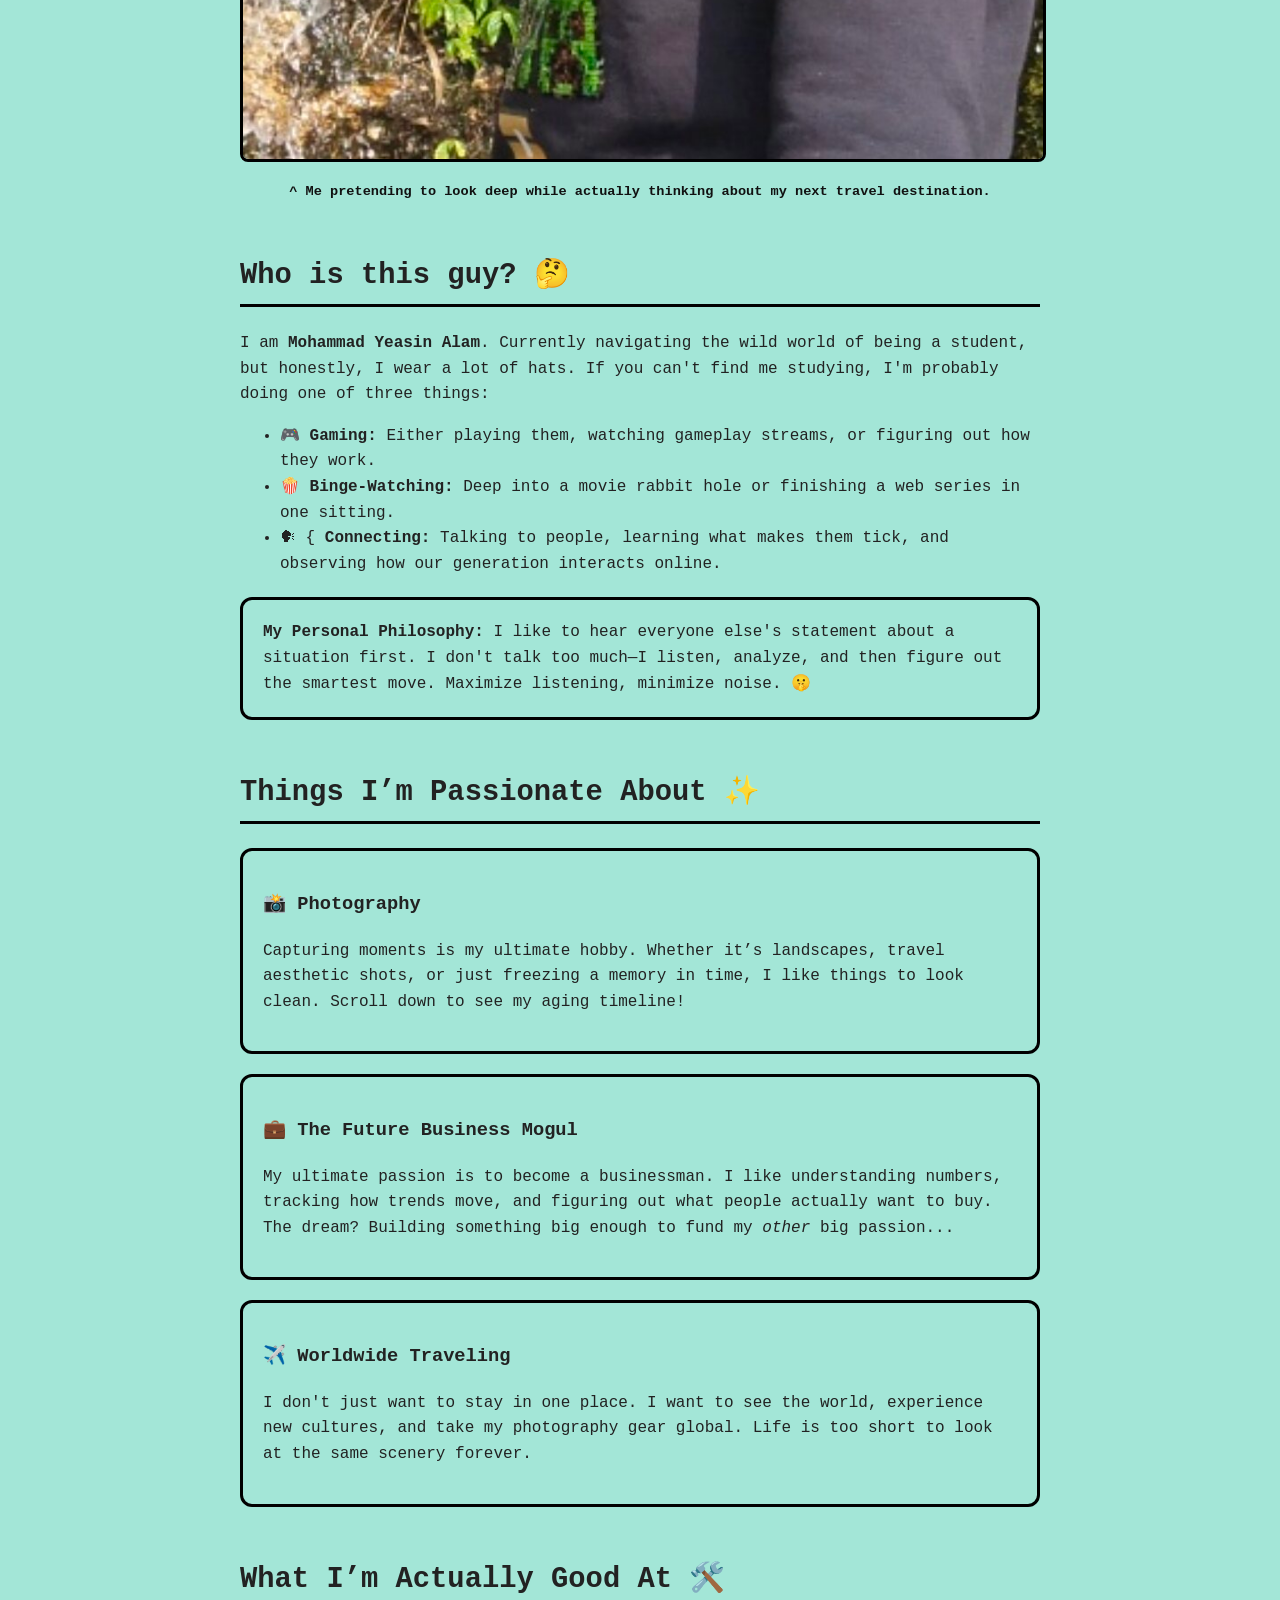
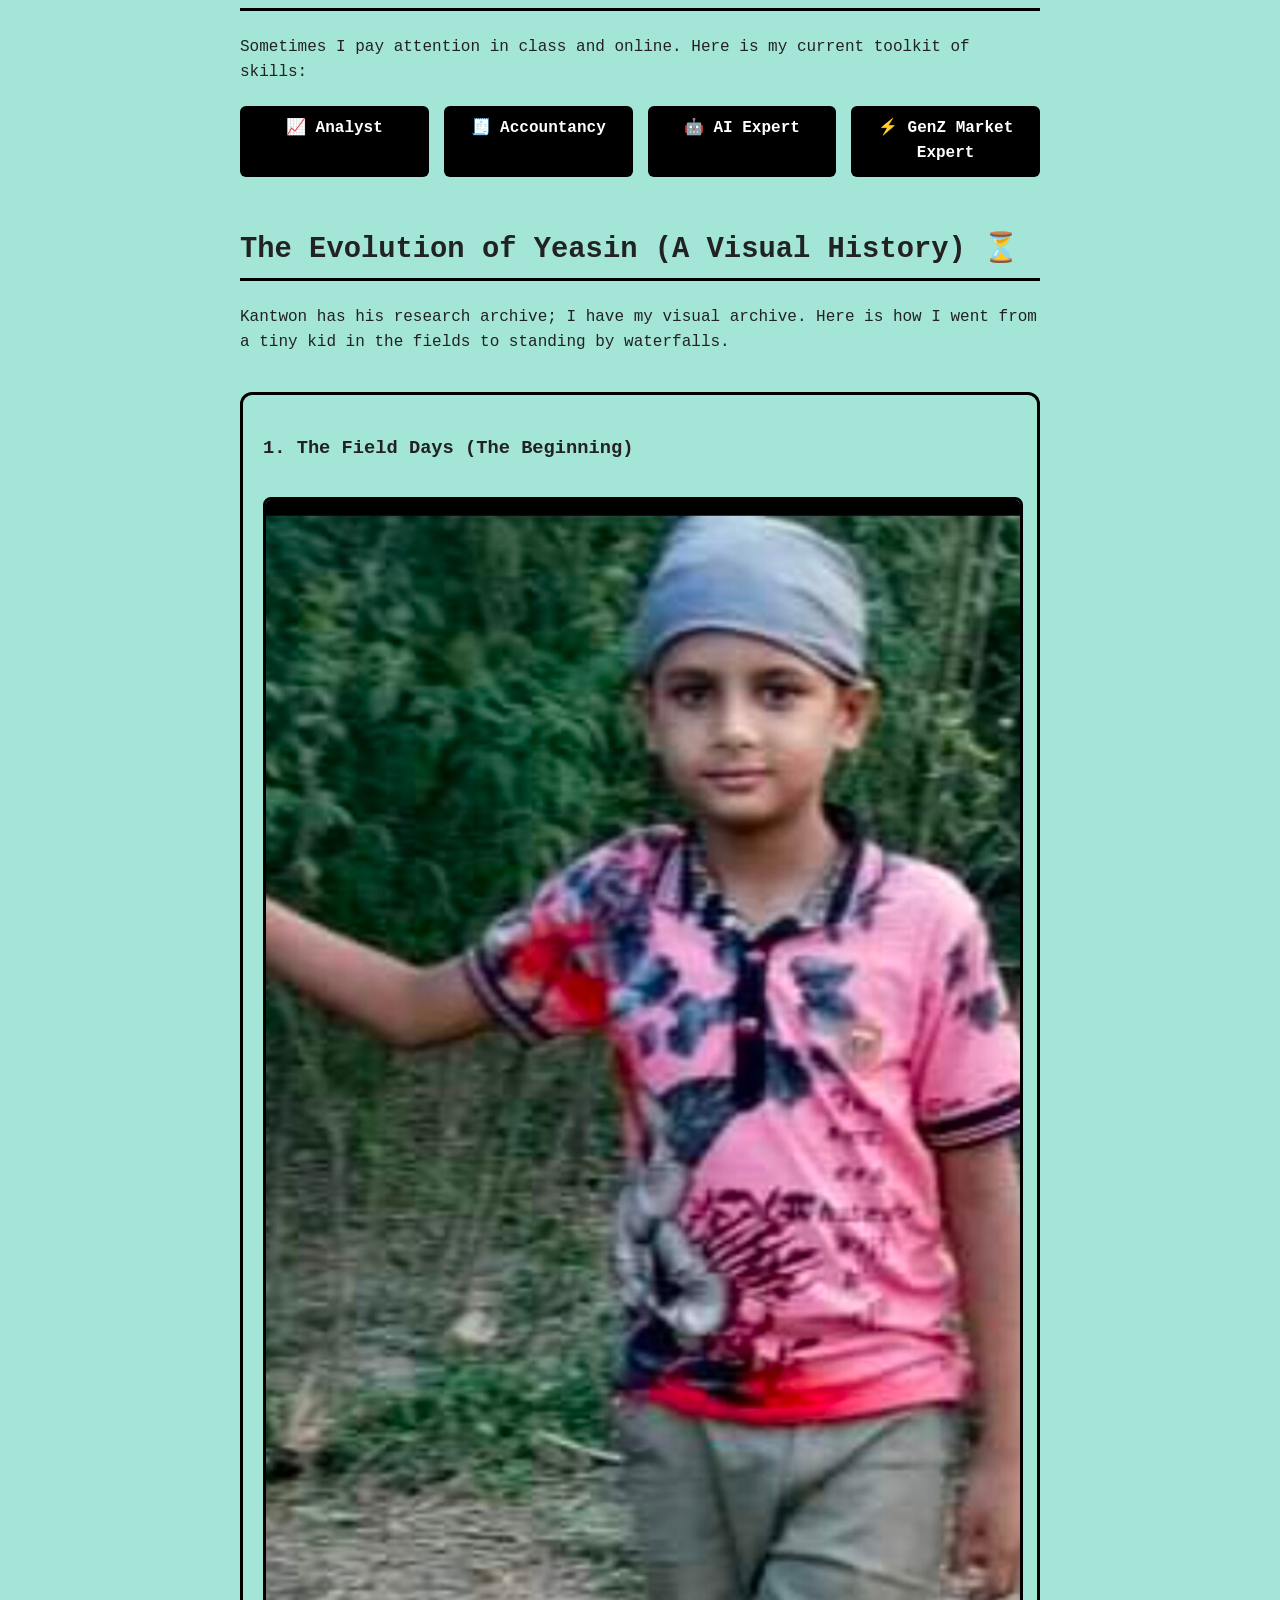
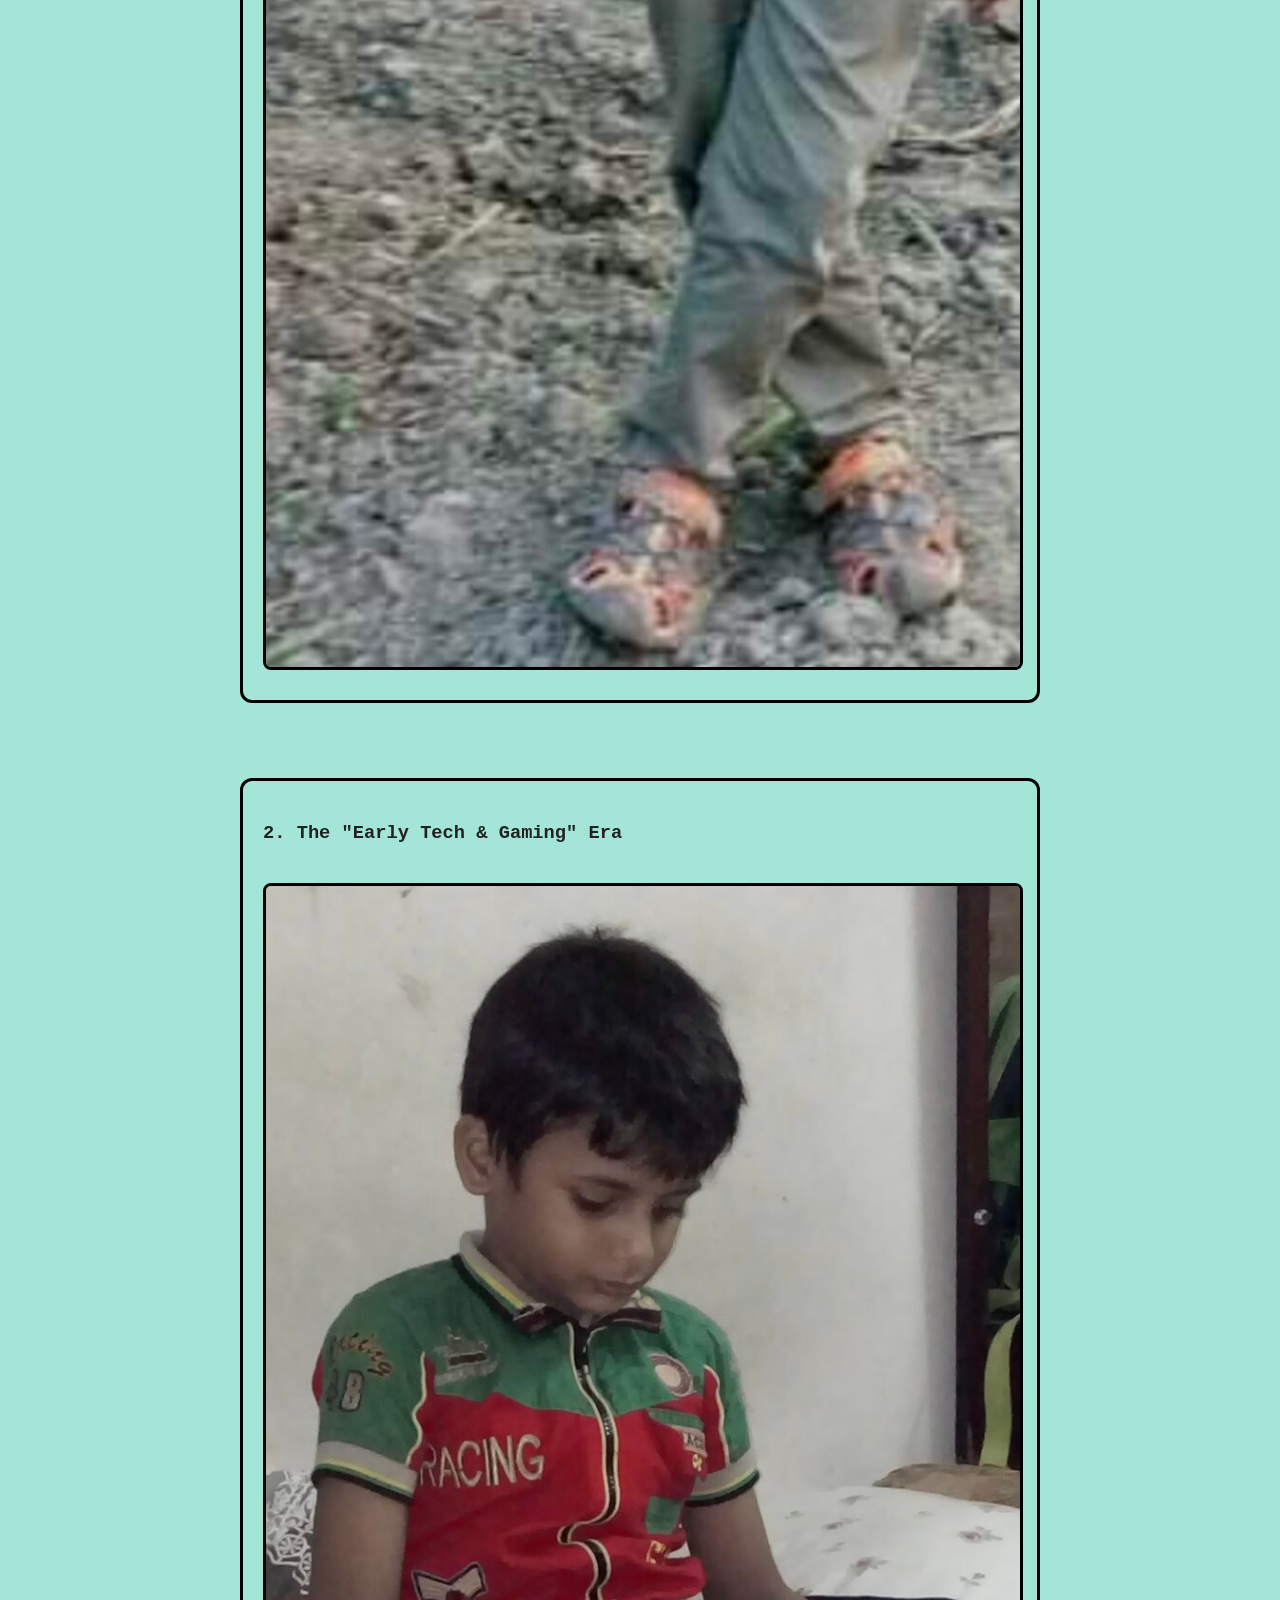
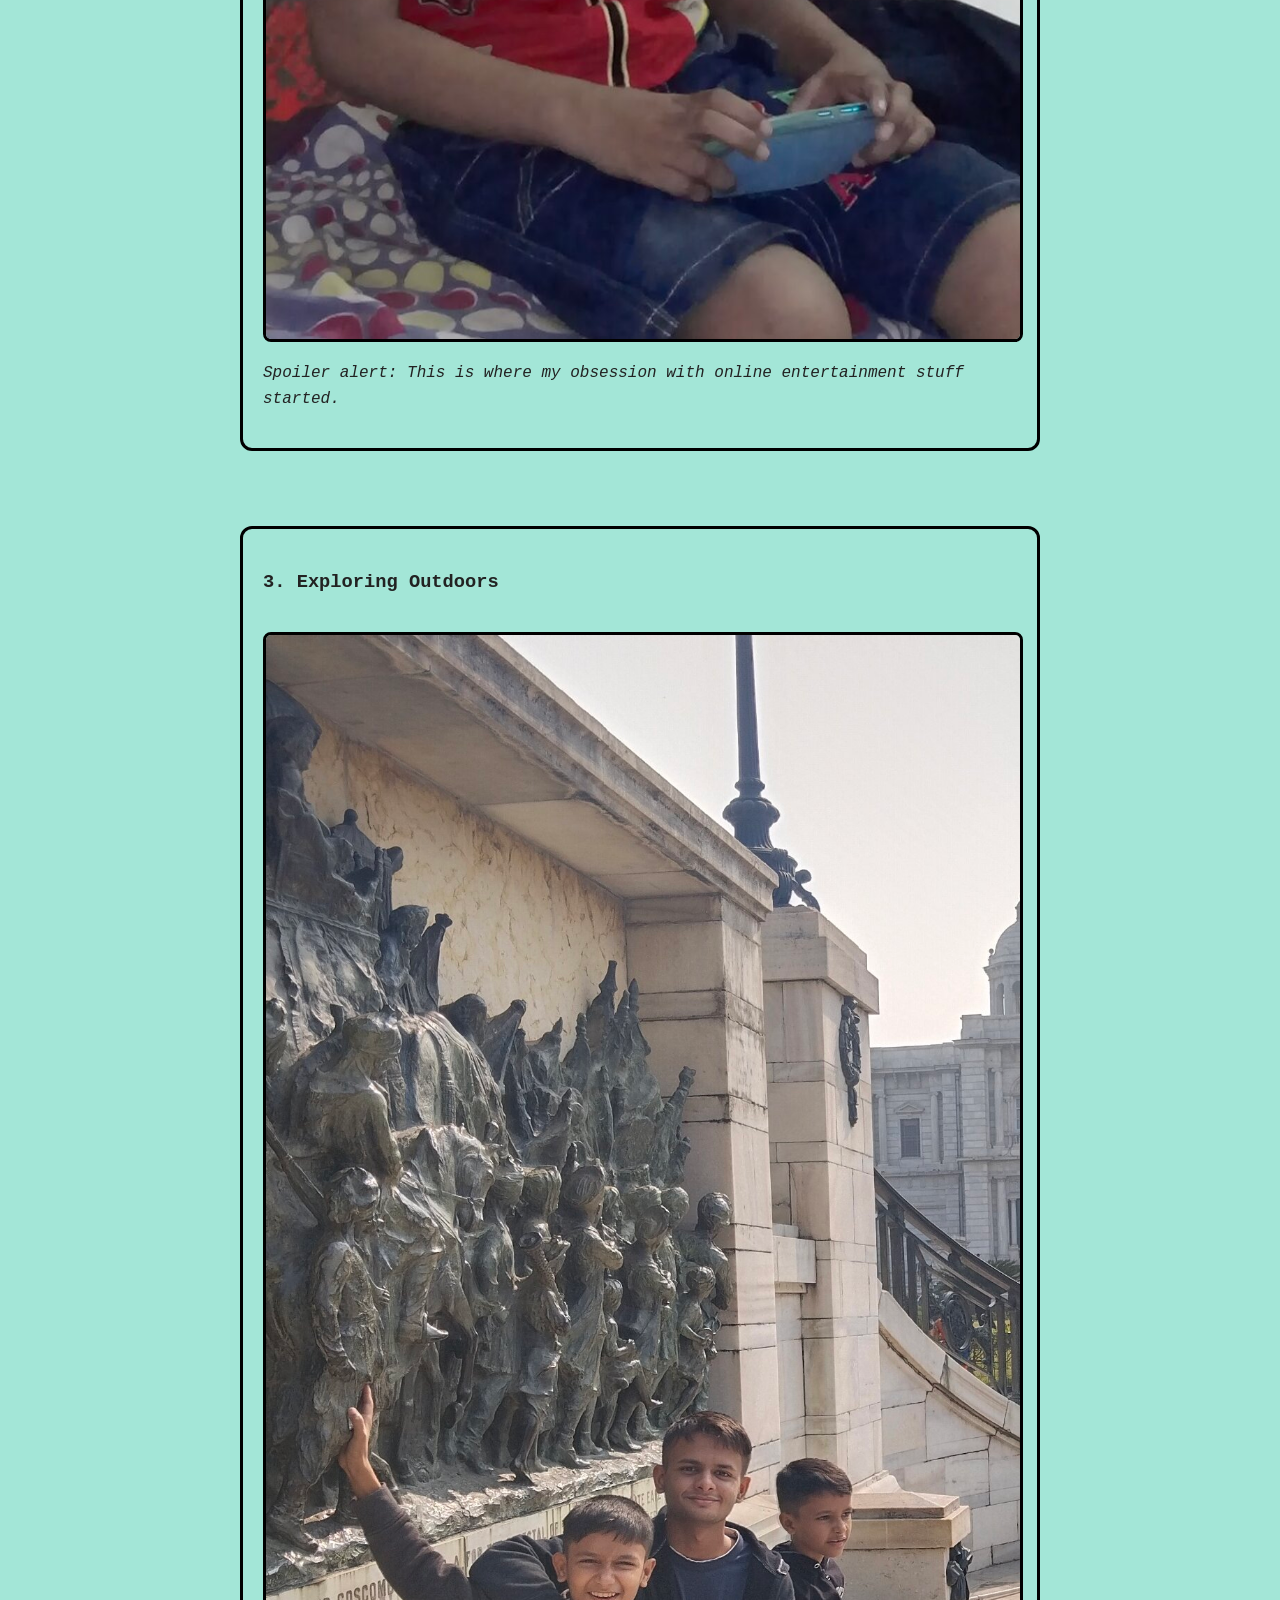
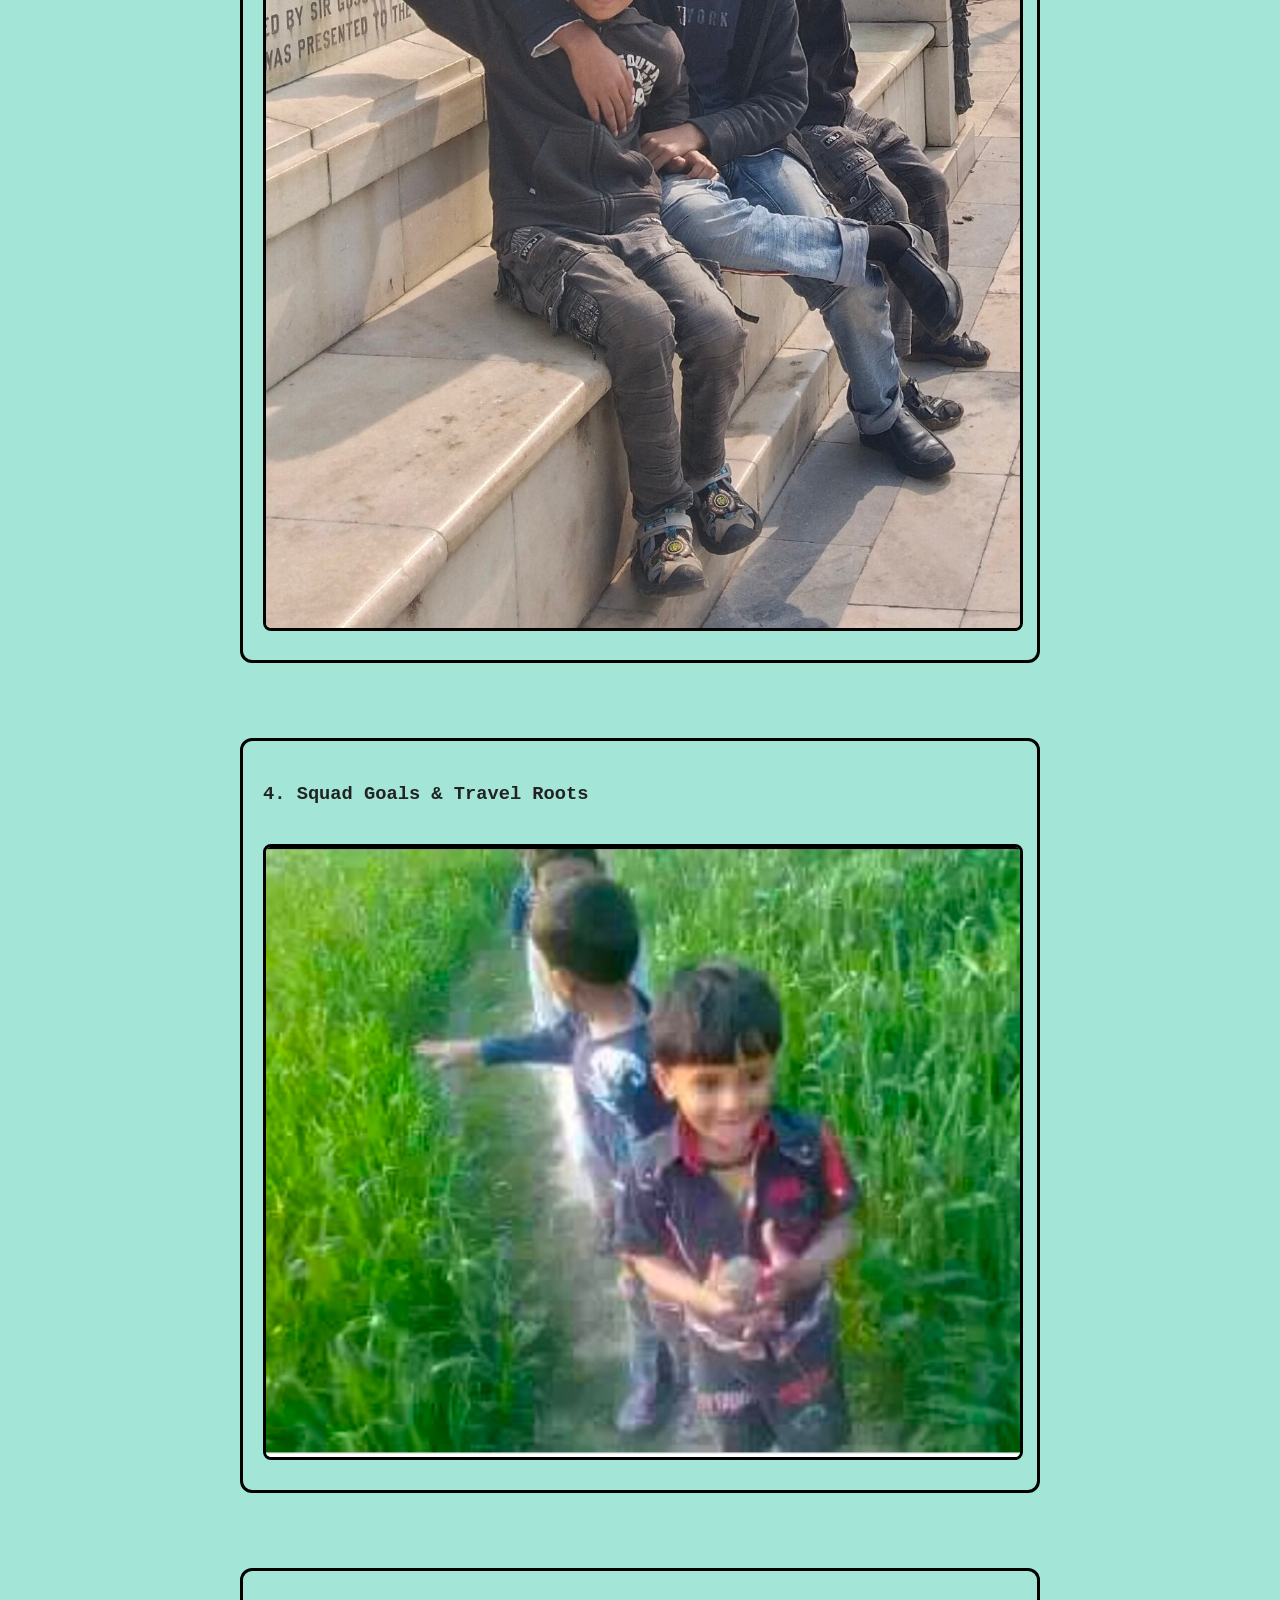
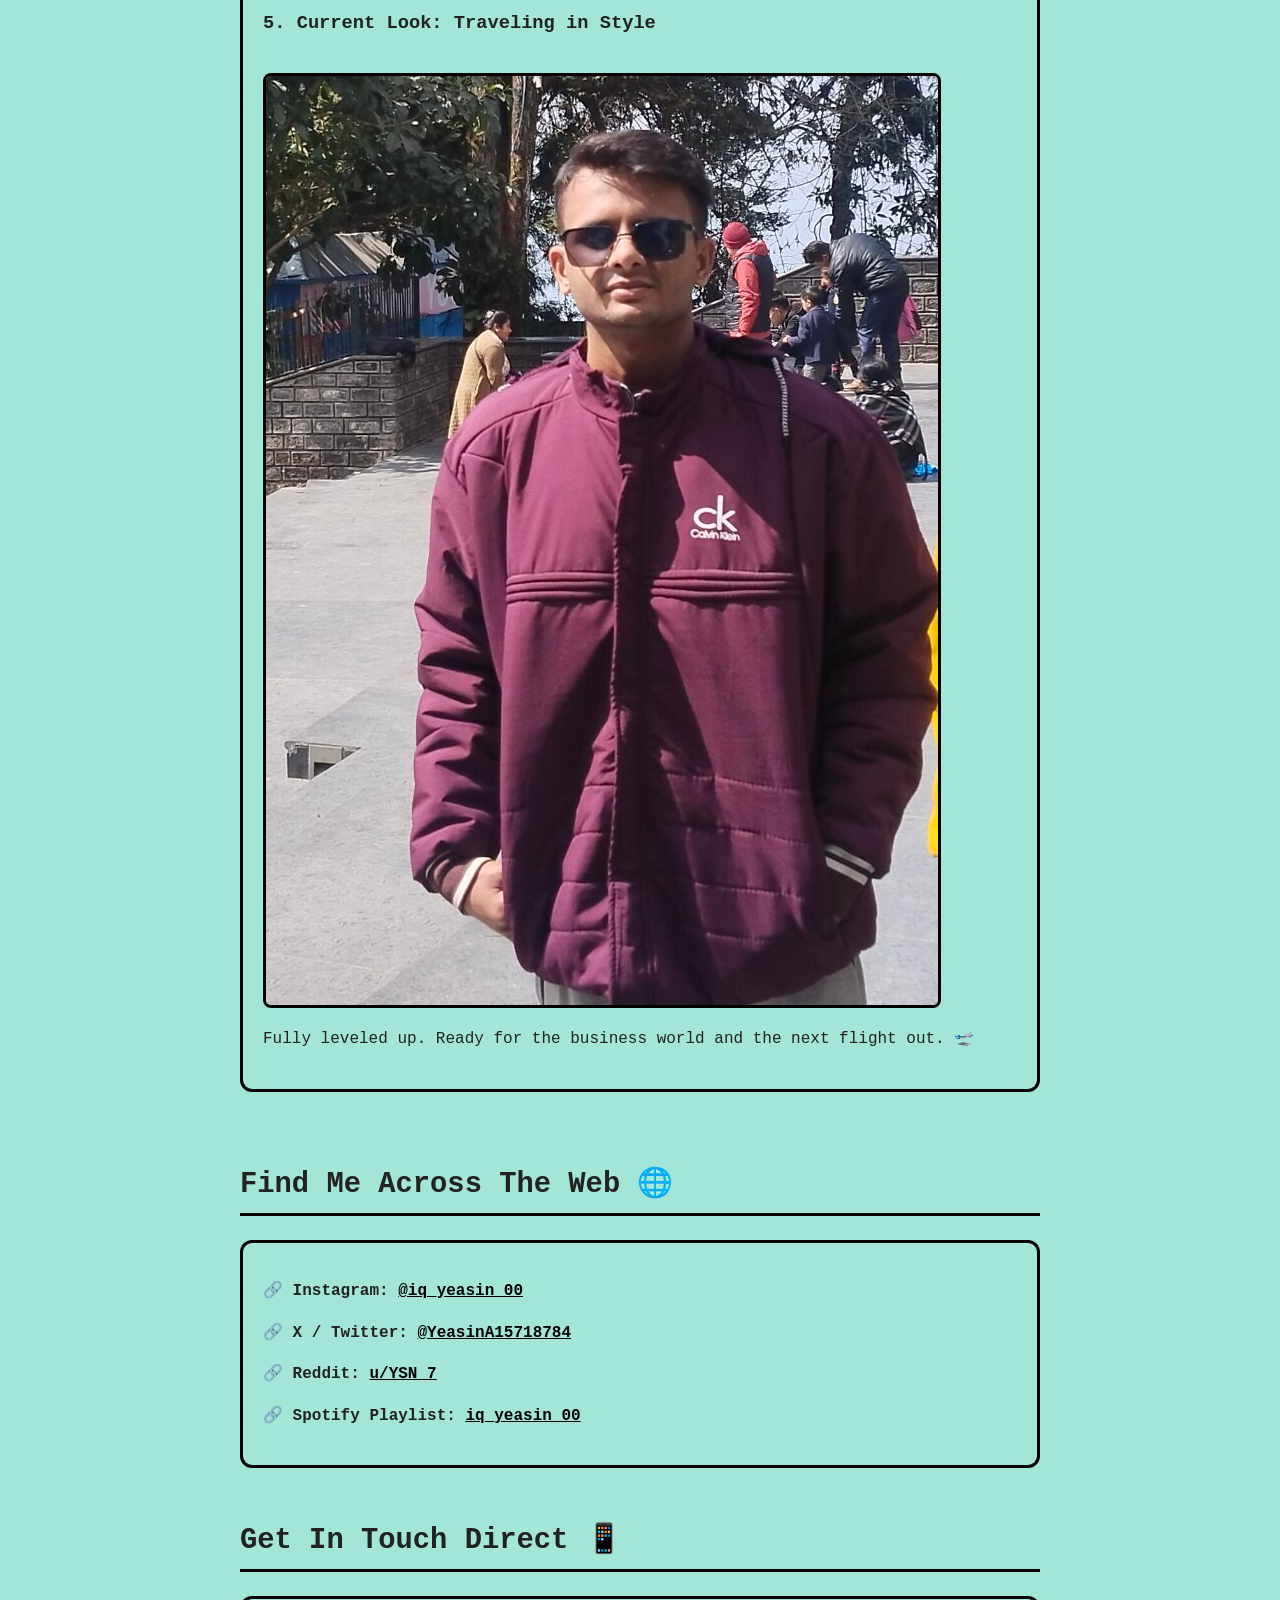
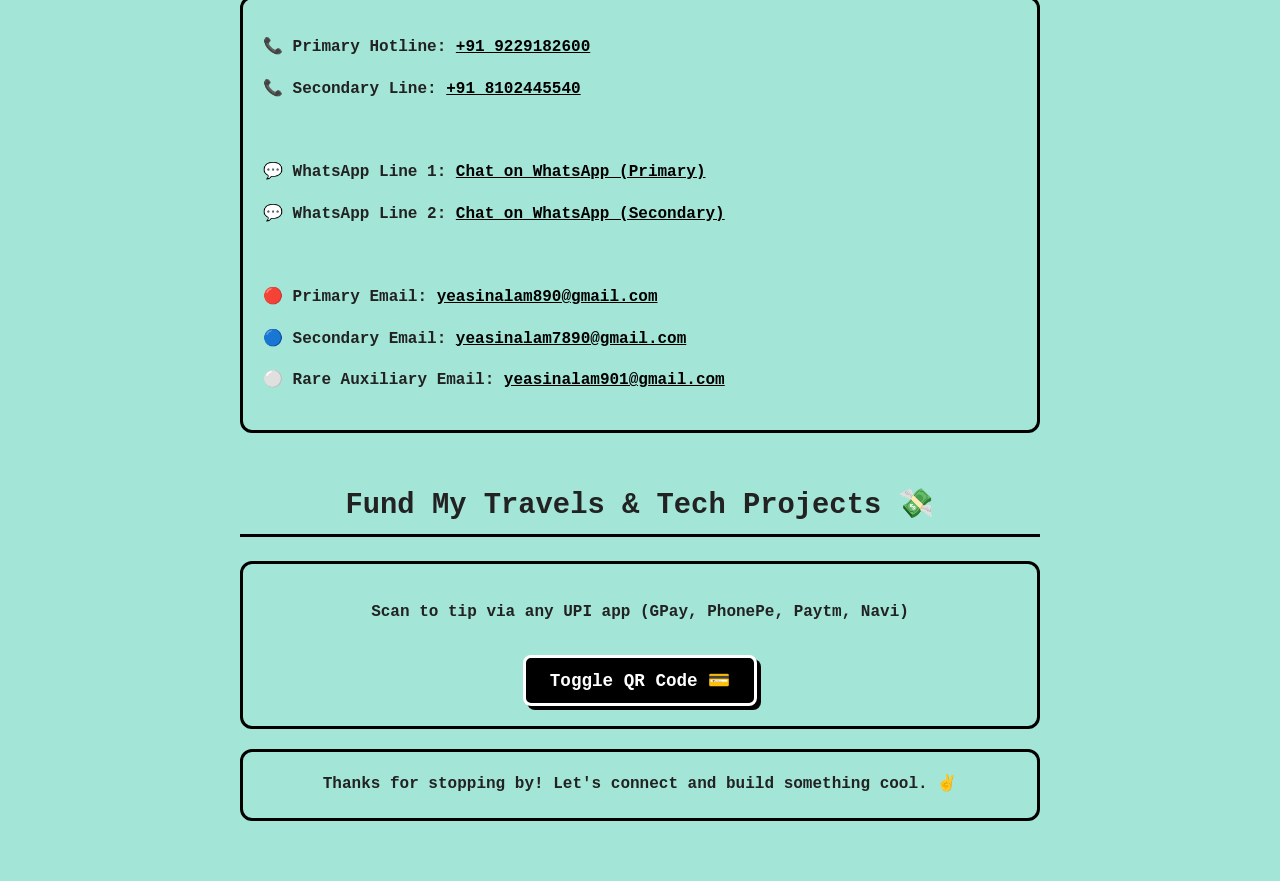
==== commit f529fcc8: "Update about.html" ====
--- a/about.html
+++ b/about.html
@@ -36,6 +36,73 @@
             100% { text-shadow: 2px 2px 8px rgba(255, 0, 85, 0.8); }
         }
 
+        /* WAVE ANIMATION FOR THE HIGH-FIVE/WAVE EMOJI */
+        @keyframes actualWave {
+            0% { transform: rotate( 0.0deg) }
+            10% { transform: rotate(14.0deg) }
+            20% { transform: rotate(-8.0deg) }
+            30% { transform: rotate(14.0deg) }
+            40% { transform: rotate(-4.0deg) }
+            50% { transform: rotate(10.0deg) }
+            60% { transform: rotate( 0.0deg) }
+            100% { transform: rotate( 0.0deg) }
+        }
+
+        .waving-animation {
+            animation: actualWave 1.2s ease-in-out;
+        }
+
+        /* CUSTOM MODAL POPUP STYLES */
+        .custom-modal {
+            display: none; 
+            position: fixed; 
+            z-index: 1000; 
+            left: 0;
+            top: 0;
+            width: 100%; 
+            height: 100%; 
+            background-color: rgba(0, 0, 0, 0.6); 
+            backdrop-filter: blur(4px);
+        }
+
+        .modal-content {
+            background-color: #fff;
+            margin: 60% auto; 
+            padding: 20px;
+            border: 3px solid #000;
+            width: 80%;
+            max-width: 320px;
+            border-radius: 12px;
+            text-align: center;
+            box-shadow: 6px 6px 0px #000;
+            font-family: 'Courier New', Courier, monospace;
+        }
+
+        .modal-content h3 {
+            margin-top: 0;
+            color: #000;
+            font-size: 1.4rem;
+            border-bottom: 2px dashed #000;
+            padding-bottom: 8px;
+        }
+
+        .modal-content p {
+            font-size: 1.05rem;
+            font-weight: bold;
+            margin: 15px 0;
+        }
+
+        .modal-btn {
+            background: #000;
+            color: #fff;
+            border: 2px solid #000;
+            padding: 8px 25px;
+            font-weight: bold;
+            border-radius: 6px;
+            cursor: pointer;
+            font-family: 'Courier New', Courier, monospace;
+        }
+
         /* Base Formatting */
         body {
             font-family: 'Courier New', Courier, monospace; 
@@ -55,6 +122,16 @@
             margin-bottom: 10px; 
             color: #000; 
             animation: rgbTextGlow 6s infinite linear;
+        }
+
+        #waveEmoji {
+            transition: transform 0.2s ease;
+        }
+        #waveEmoji:hover {
+            transform: scale(1.2);
+        }
+        #waveEmoji:active {
+            transform: scale(0.9);
         }
         
         h2 { 
@@ -185,7 +262,7 @@
 <body>
 
     <header style="text-align: center;">
-        <h1>Hey, I'm Yeasin! 👋</h1>
+        <h1>Hey, I'm Yeasin! <span id="waveEmoji" onclick="waveBack()" style="cursor: pointer; display: inline-block; user-select: none;">👋</span></h1>
         <p class="subtitle">Student by day, GenZ market observer by night, and full-time tech/media enthusiast.</p>
         
         <button class="about-btn" onclick="toggleAboutPanel()">✨ Press For Quick Intel</button>
@@ -215,7 +292,7 @@
         <ul>
             <li>🎮 <strong>Gaming:</strong> Either playing them, watching gameplay streams, or figuring out how they work.</li>
             <li>🍿 <strong>Binge-Watching:</strong> Deep into a movie rabbit hole or finishing a web series in one sitting.</li>
-            <li>🗣️ <strong>Connecting:</strong> Talking to people, learning what makes them tick, and observing how our generation interacts online.</li>
+            <li>🗣 { <strong>Connecting:</strong> Talking to people, learning what makes them tick, and observing how our generation interacts online.</li>
         </ul>
         
         <blockquote>
@@ -321,6 +398,14 @@
         </div>
     </section>
 
+    <div id="customAlert" class="custom-modal">
+        <div class="modal-content">
+            <h3>Hi, I'm Yeasin 👋</h3>
+            <p>Nice 2 meet u & thanks 4 check out ✌️</p>
+            <button class="modal-btn" onclick="closeCustomAlert()">OK</button>
+        </div>
+    </div>
+
     <footer>
         <p style="text-align: center; font-weight: bold; margin: 0;">Thanks for stopping by! Let's connect and build something cool. ✌️</p>
     </footer>
@@ -335,6 +420,26 @@
             var qr = document.getElementById("paymentQr");
             qr.classList.toggle("show");
         }
+
+        // RESPOND TO EMOJI CLICKS VISUALLY AND LOGICALLY
+        function waveBack() {
+            var emoji = document.getElementById("waveEmoji");
+            emoji.classList.add("waving-animation");
+
+            // Opens the brand new completely custom overlay modal popup without "This page says"
+            setTimeout(function() {
+                document.getElementById("customAlert").style.display = "block";
+            }, 200);
+
+            // Resets structural animation classes securely
+            setTimeout(function() {
+                emoji.classList.remove("waving-animation");
+            }, 1300);
+        }
+
+        function closeCustomAlert() {
+            document.getElementById("customAlert").style.display = "none";
+        }
     </script>
 
 </body>
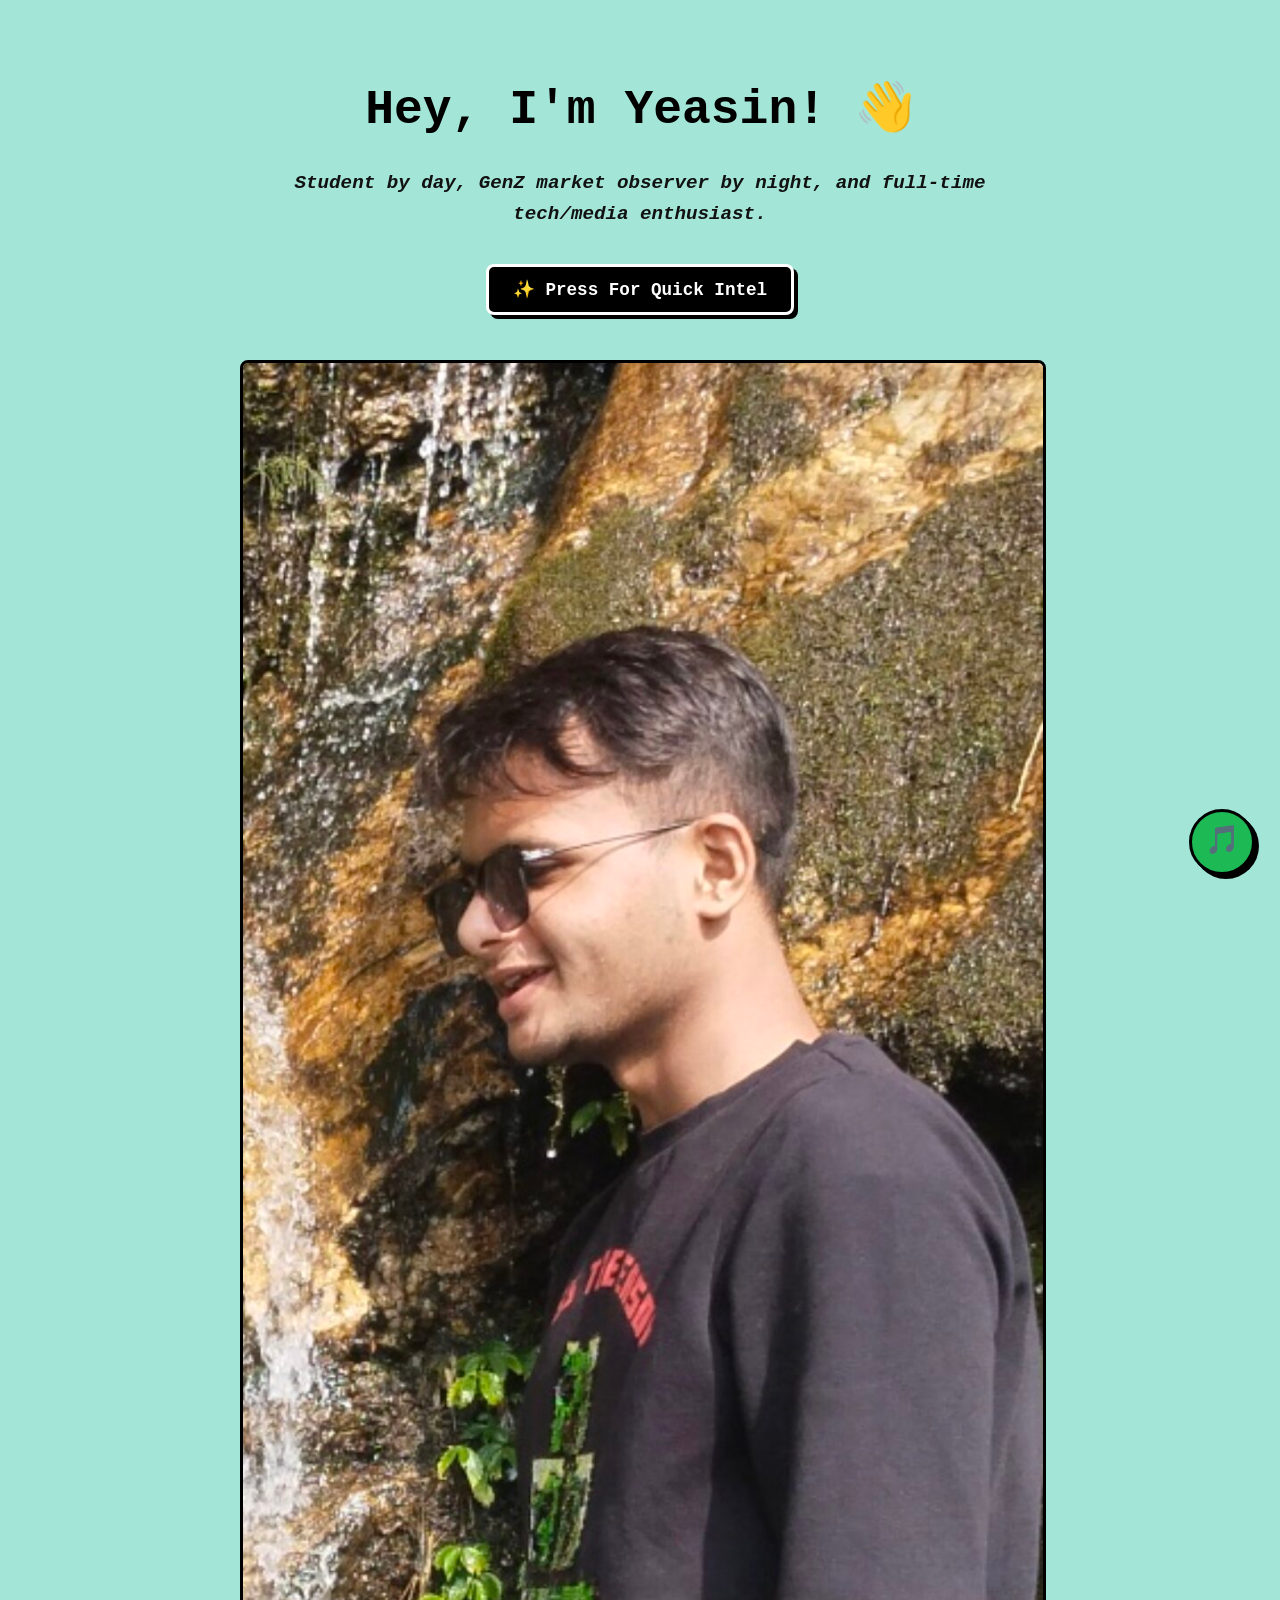
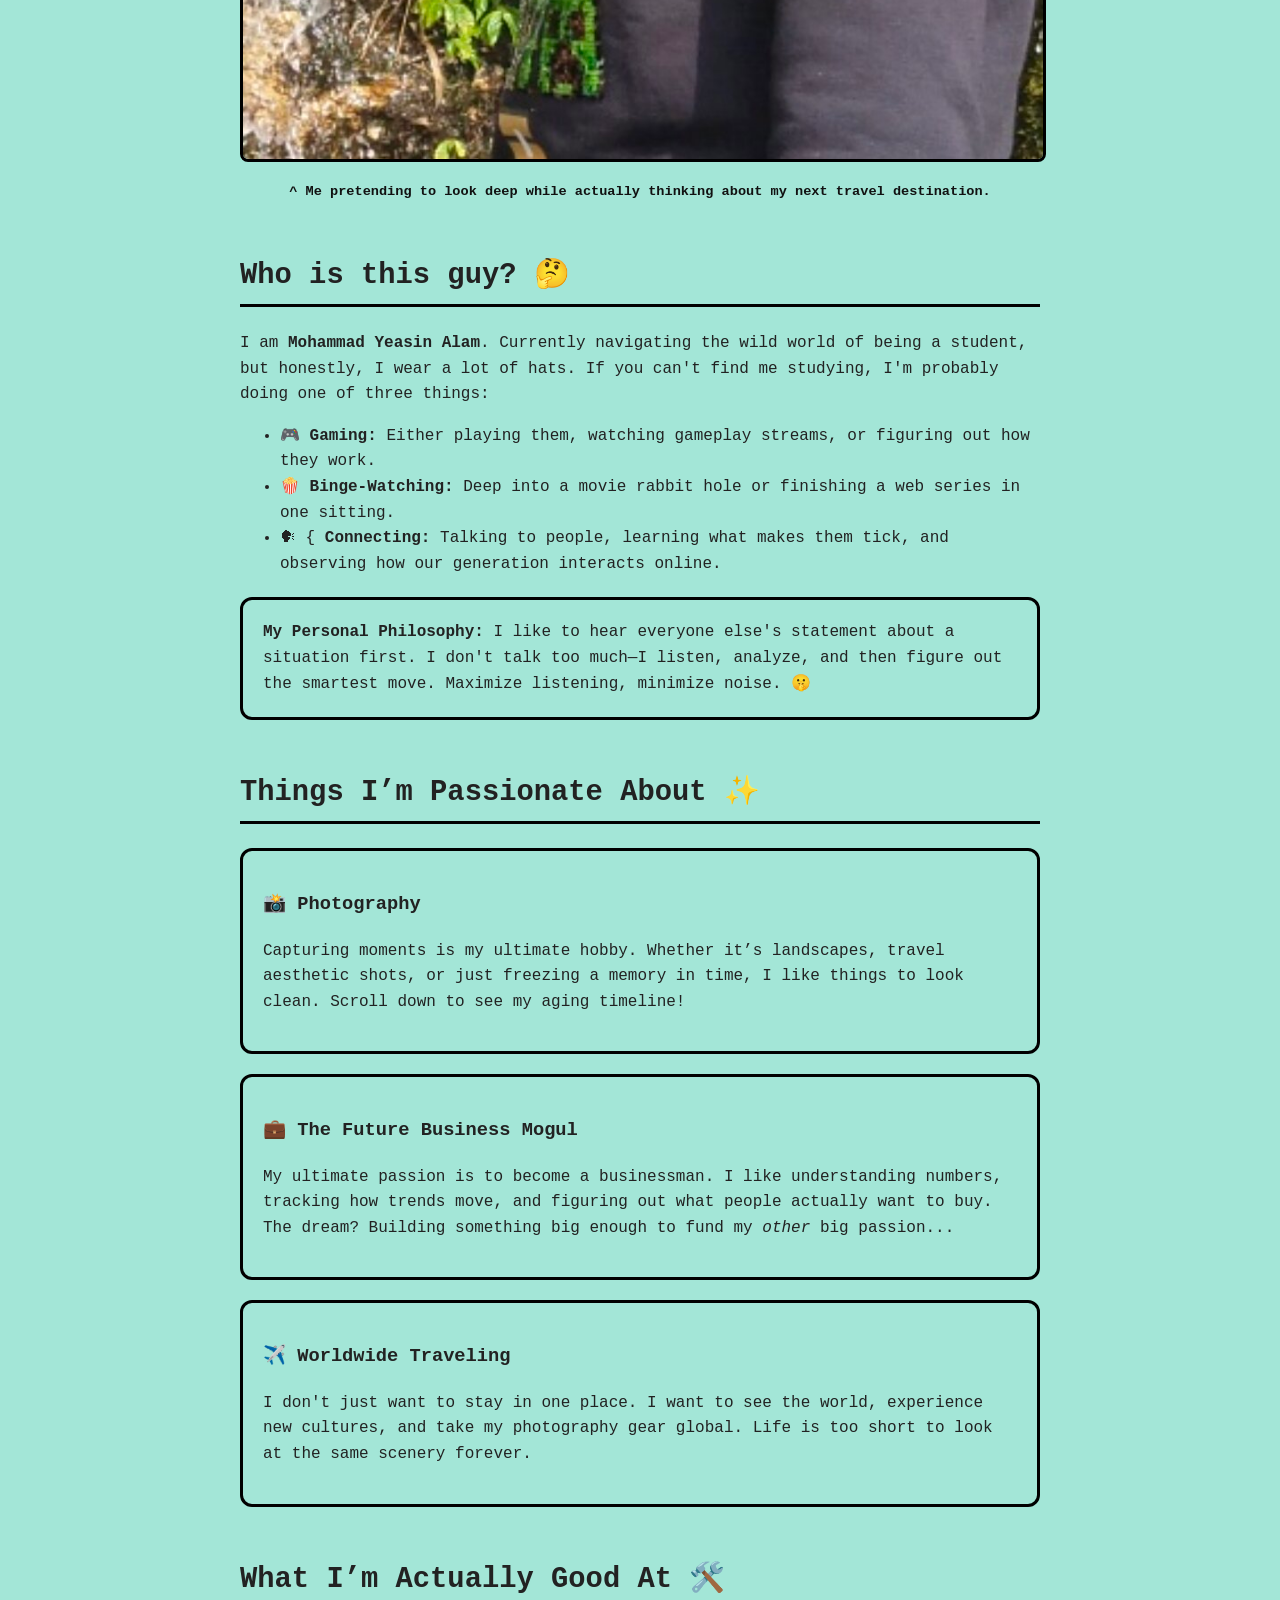
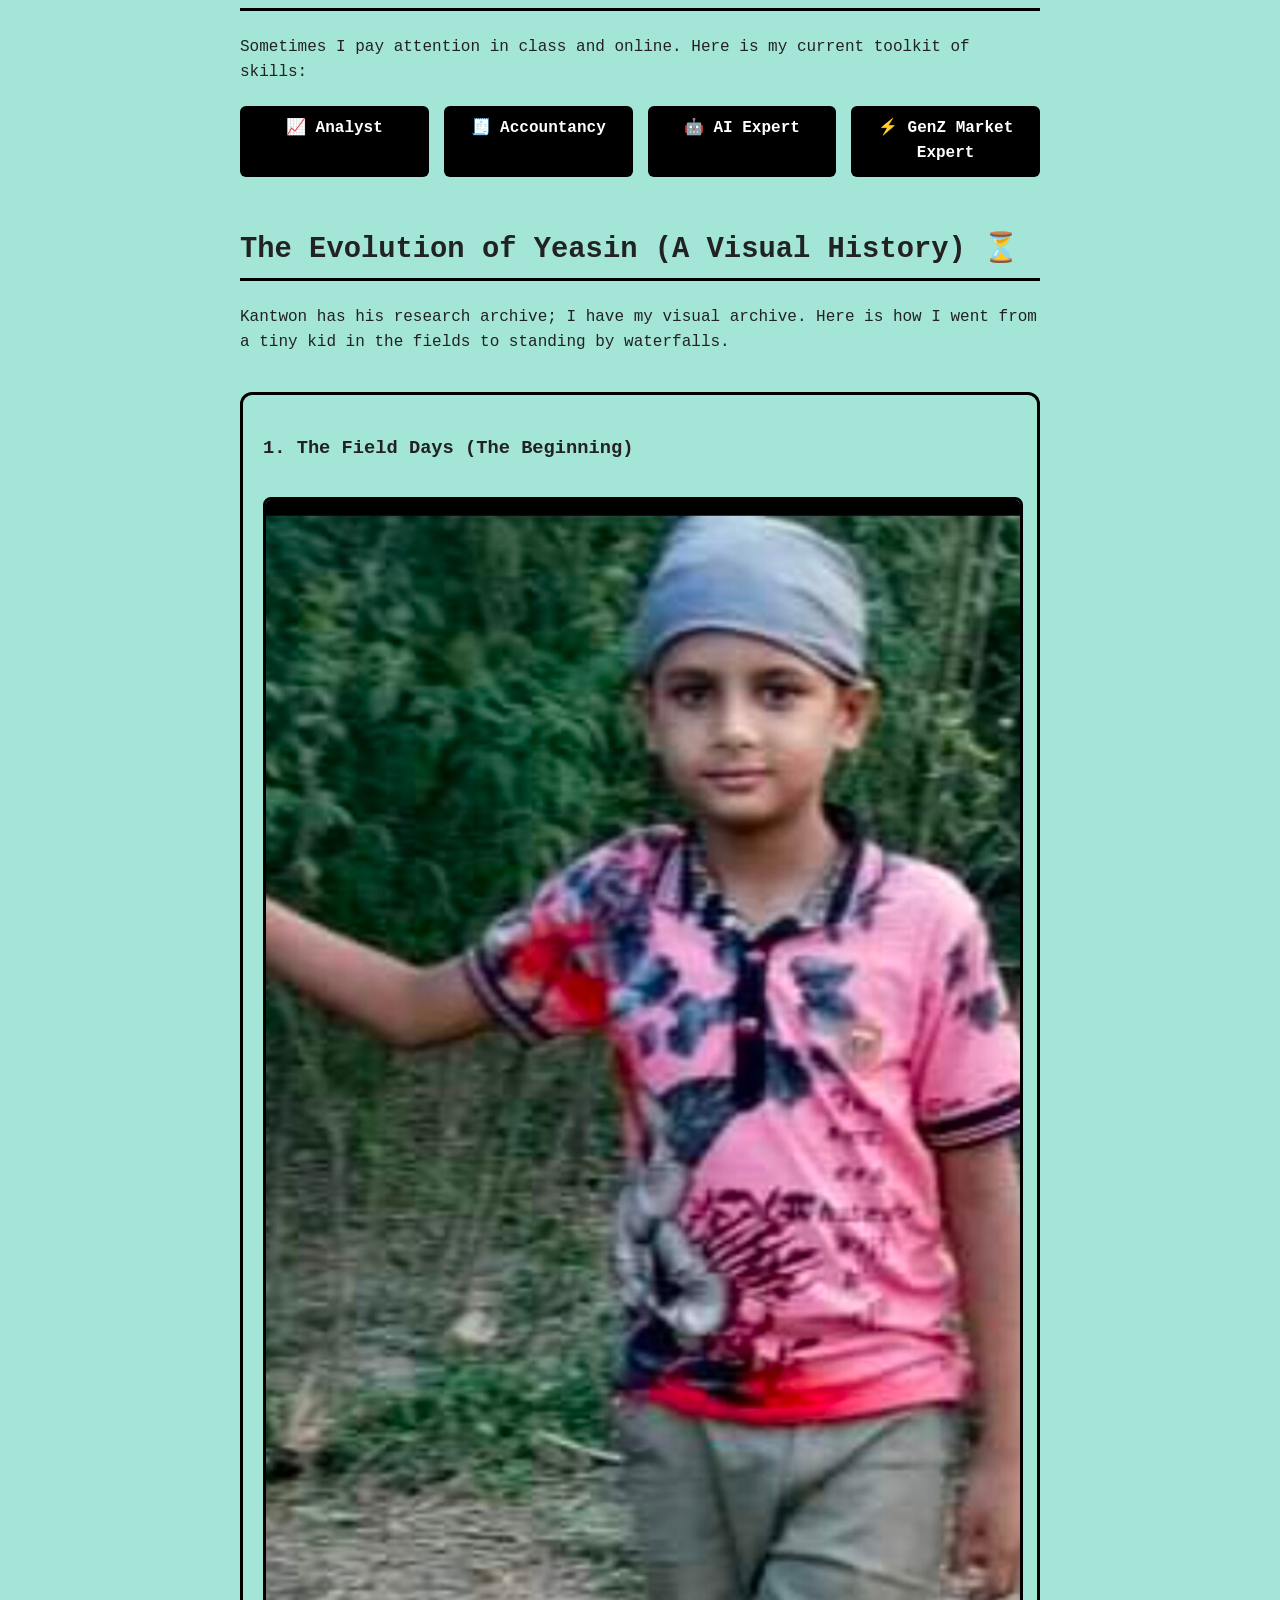
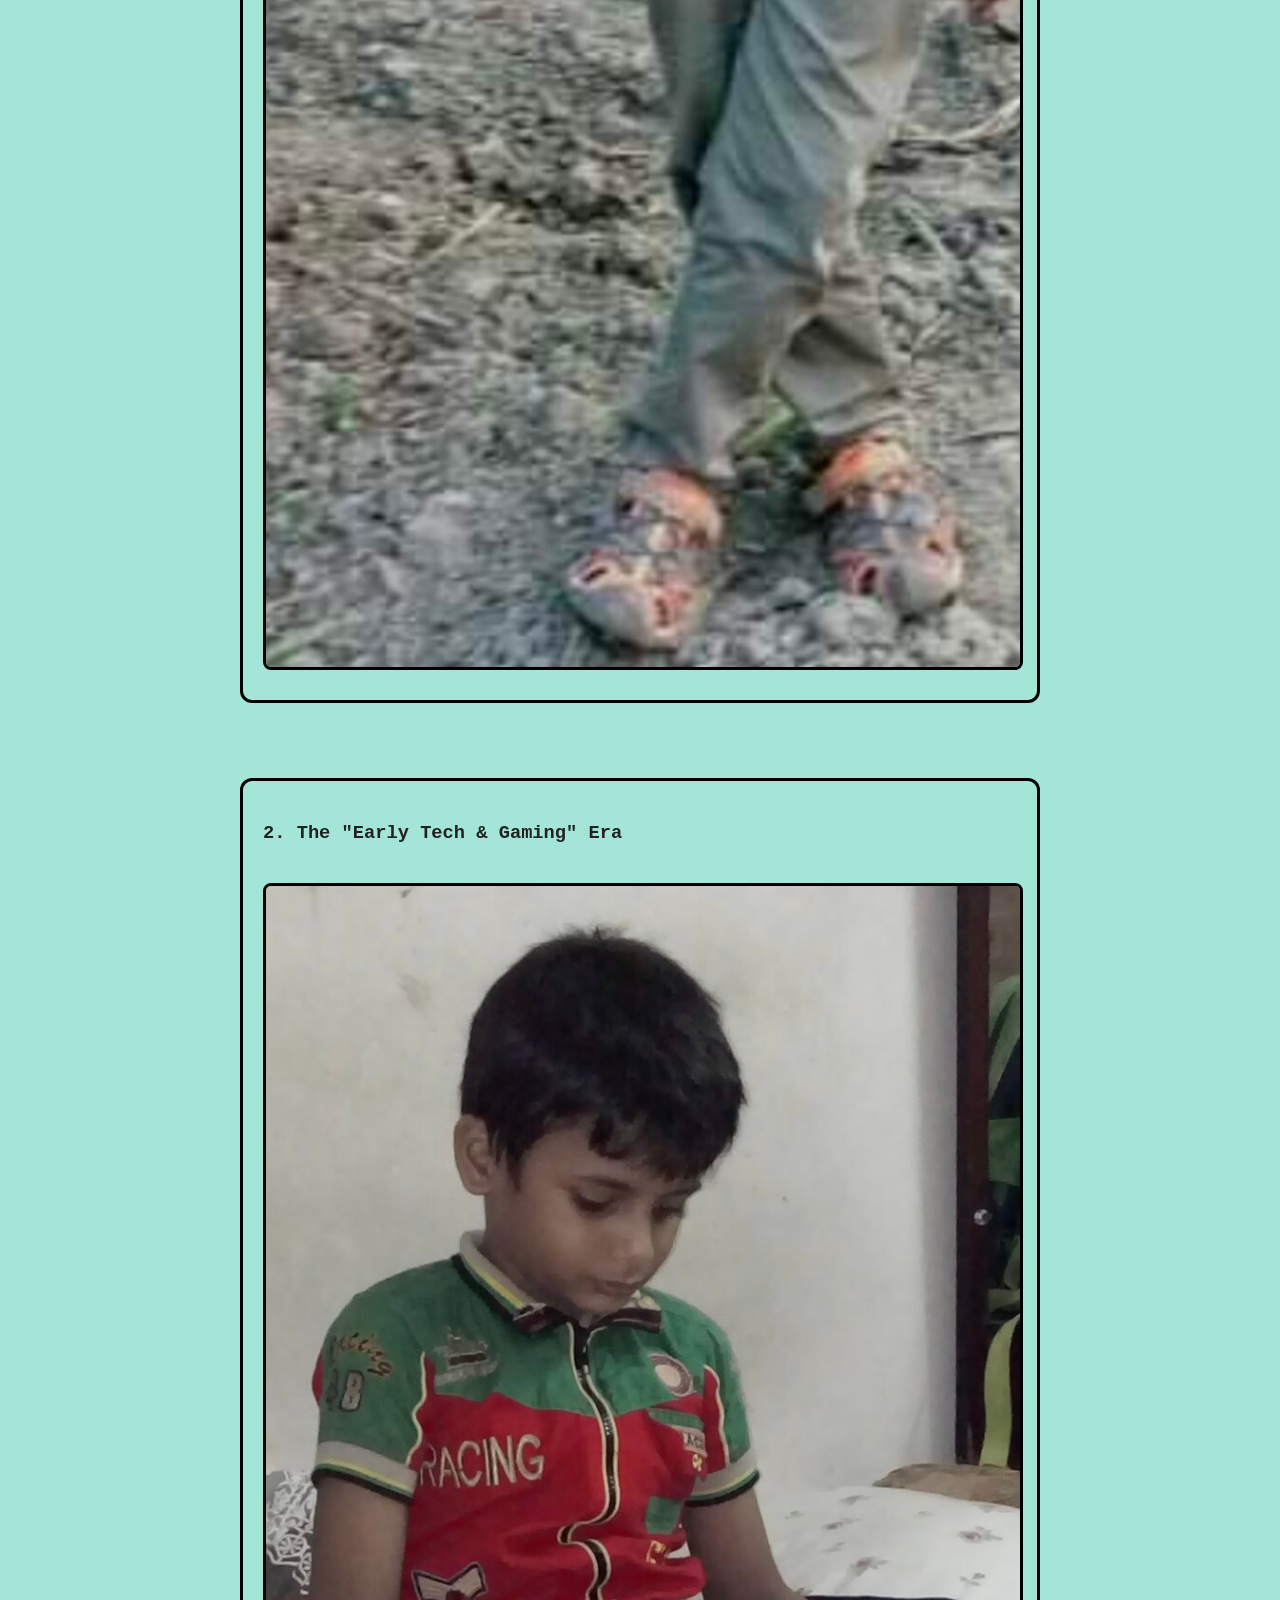
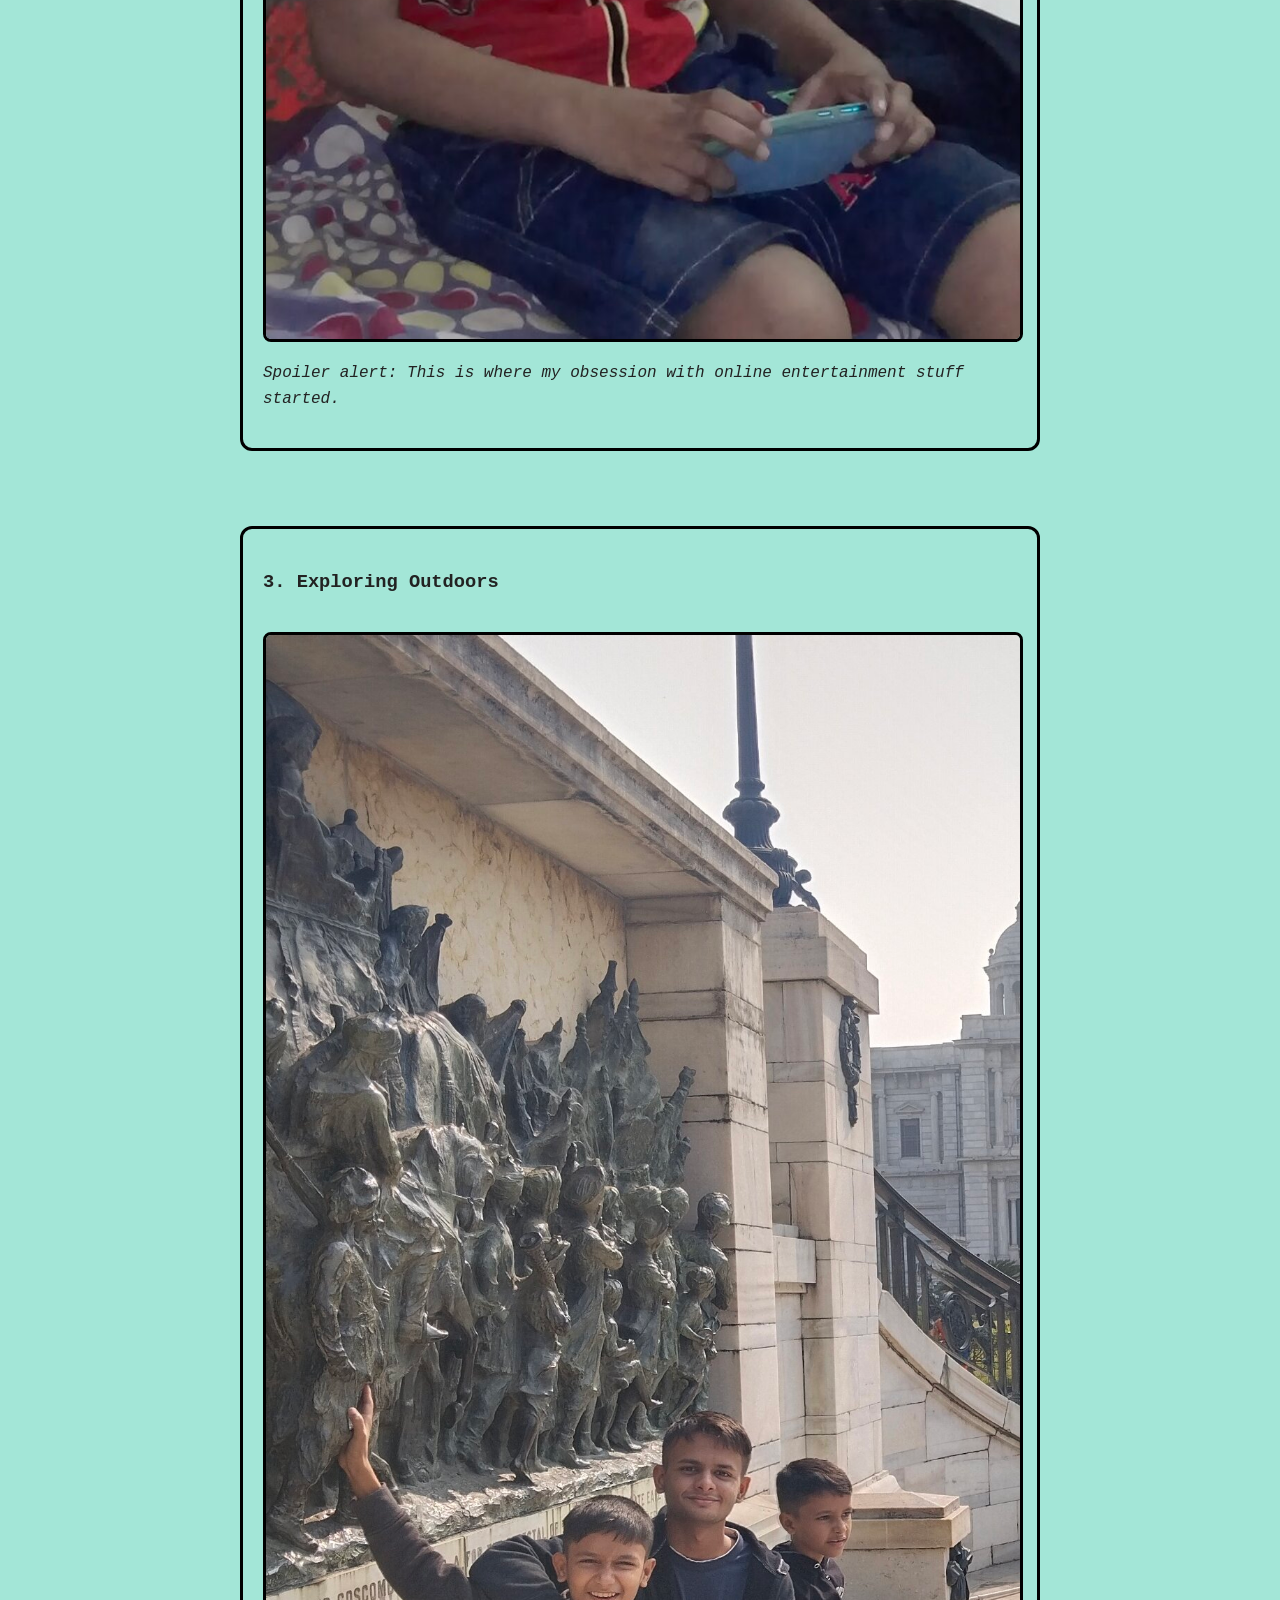
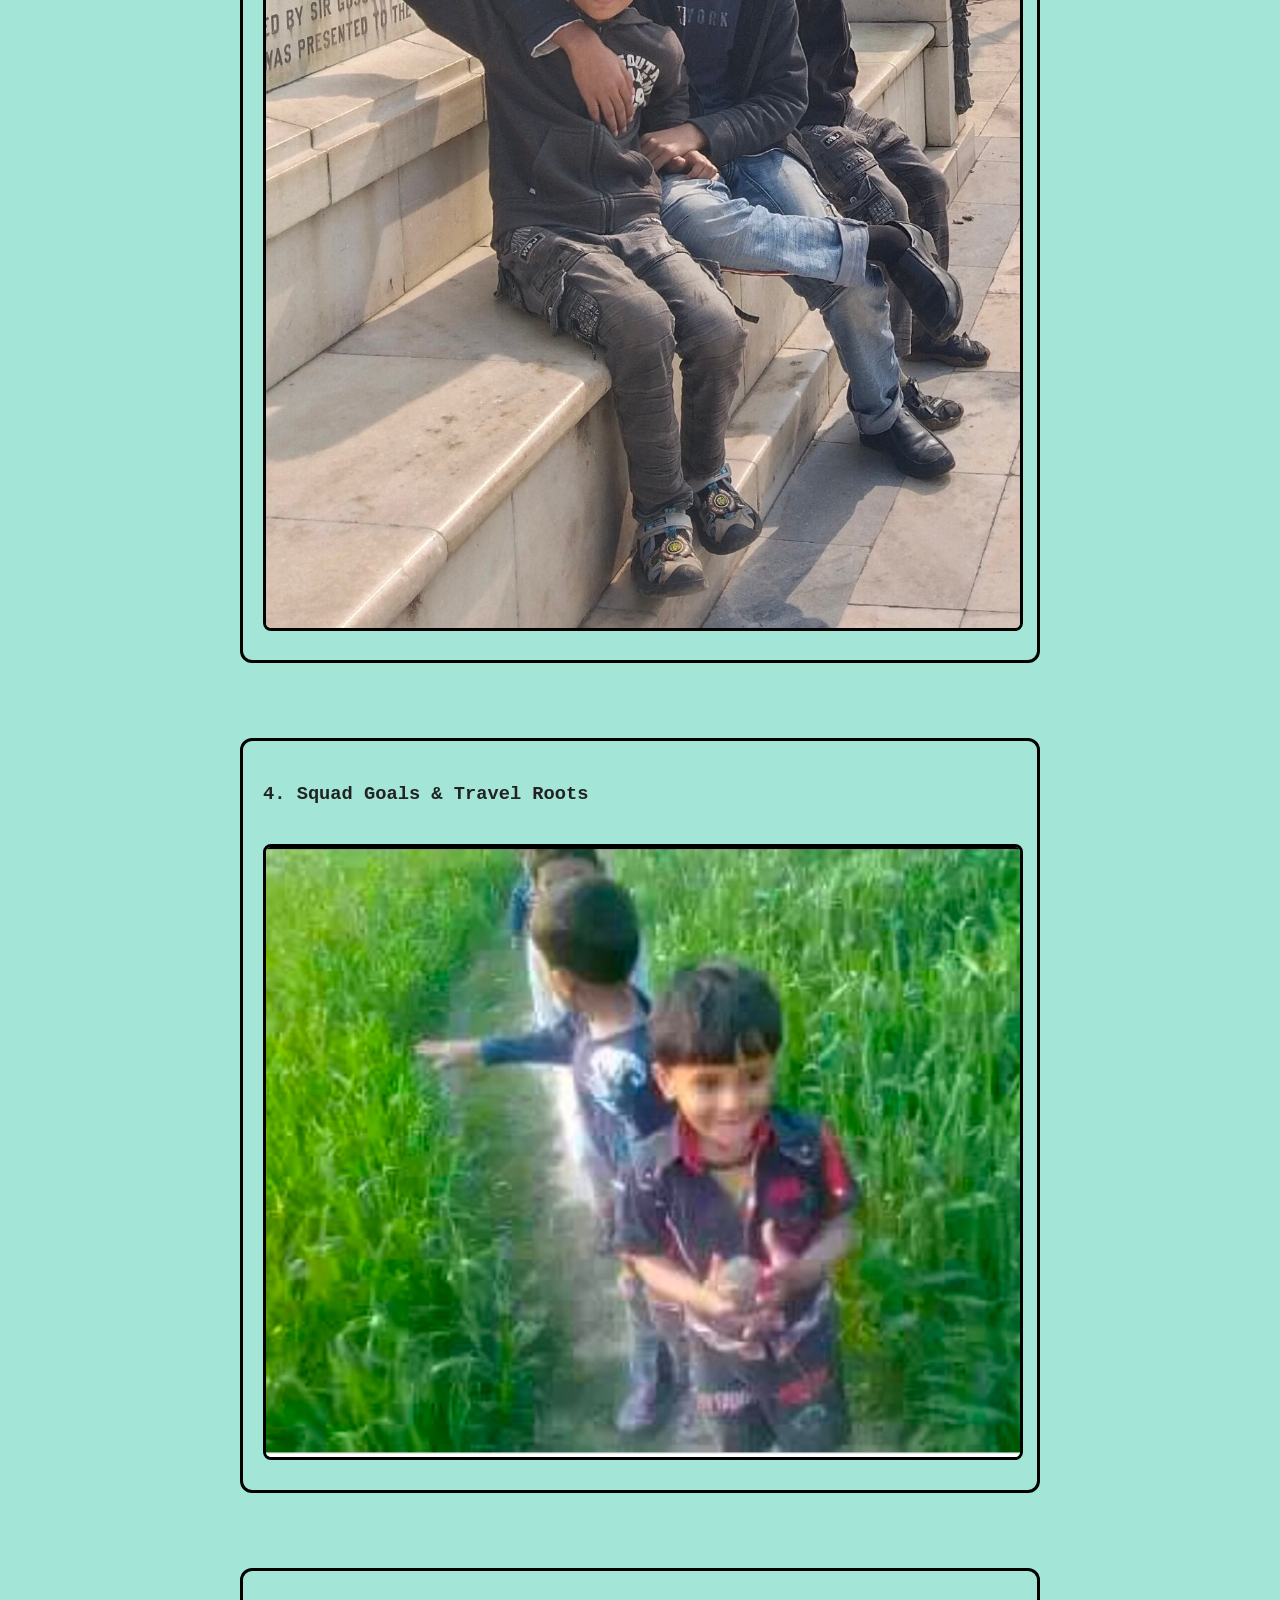
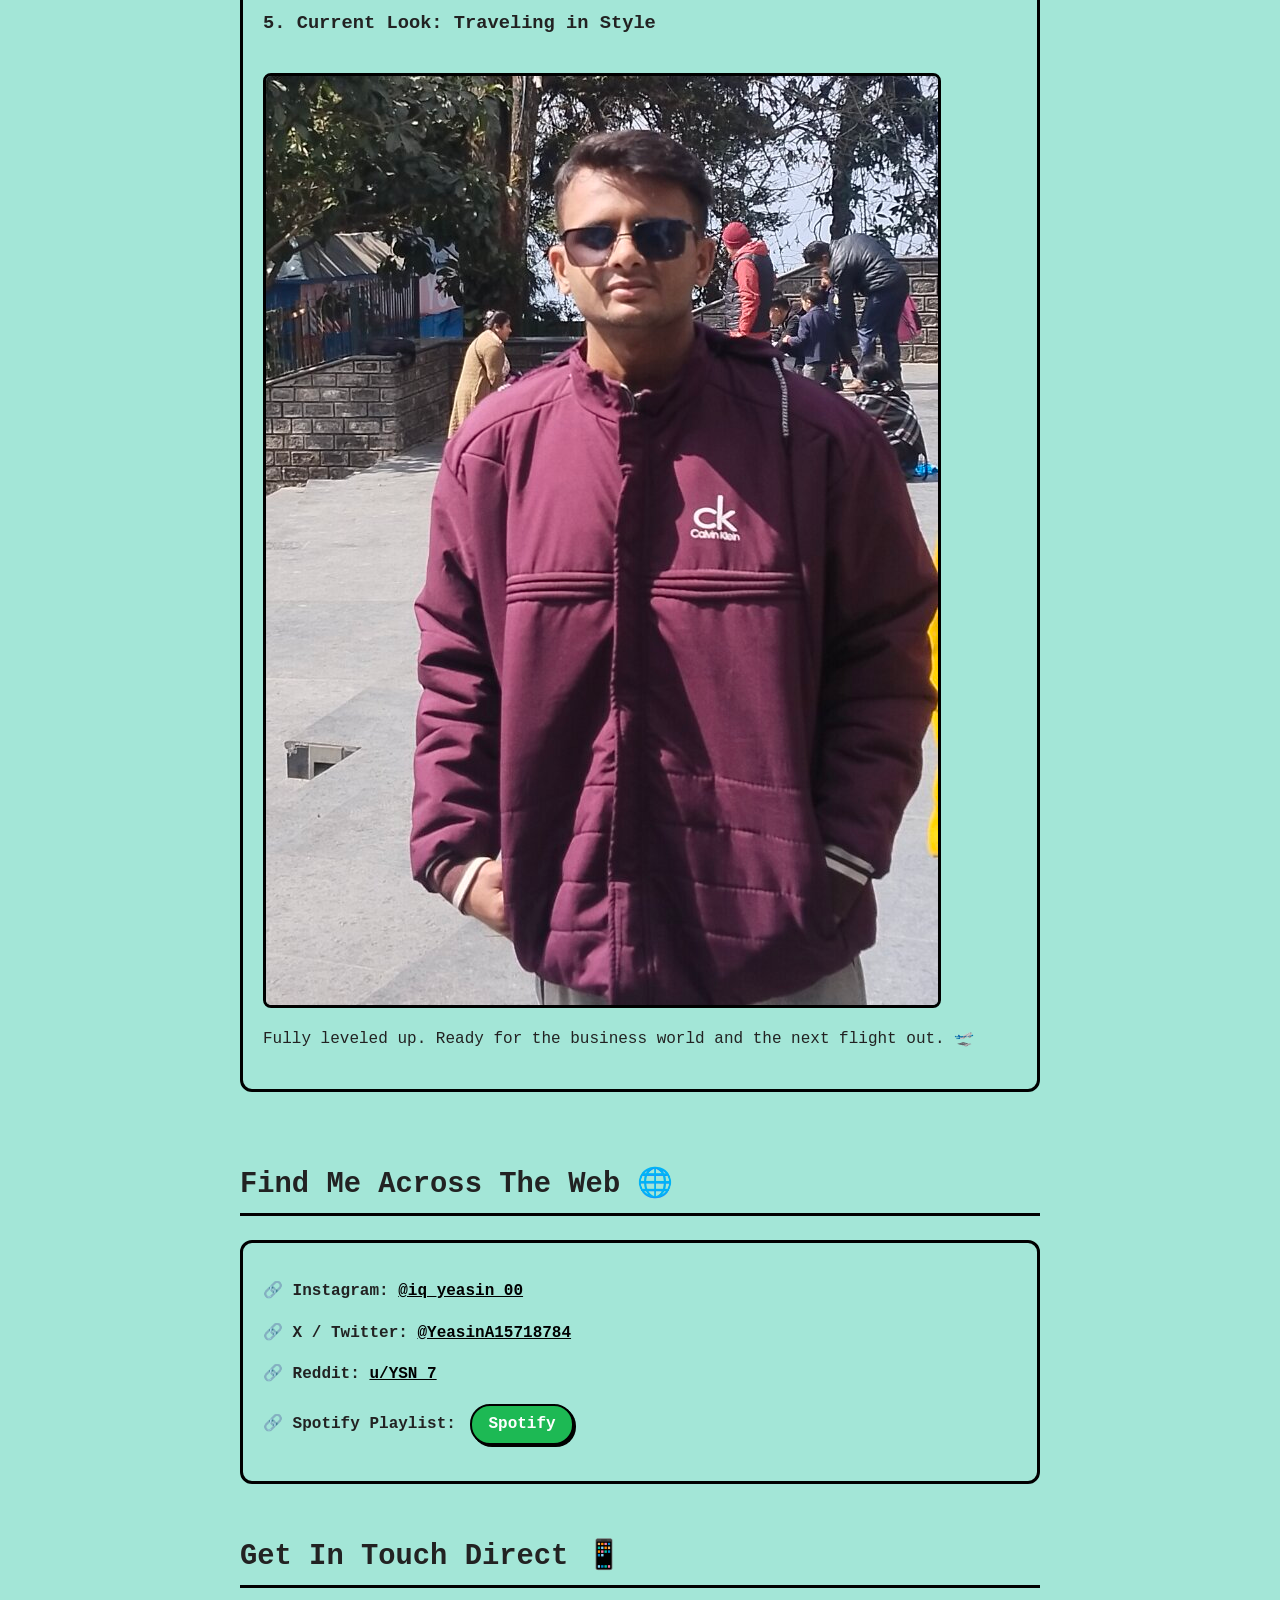
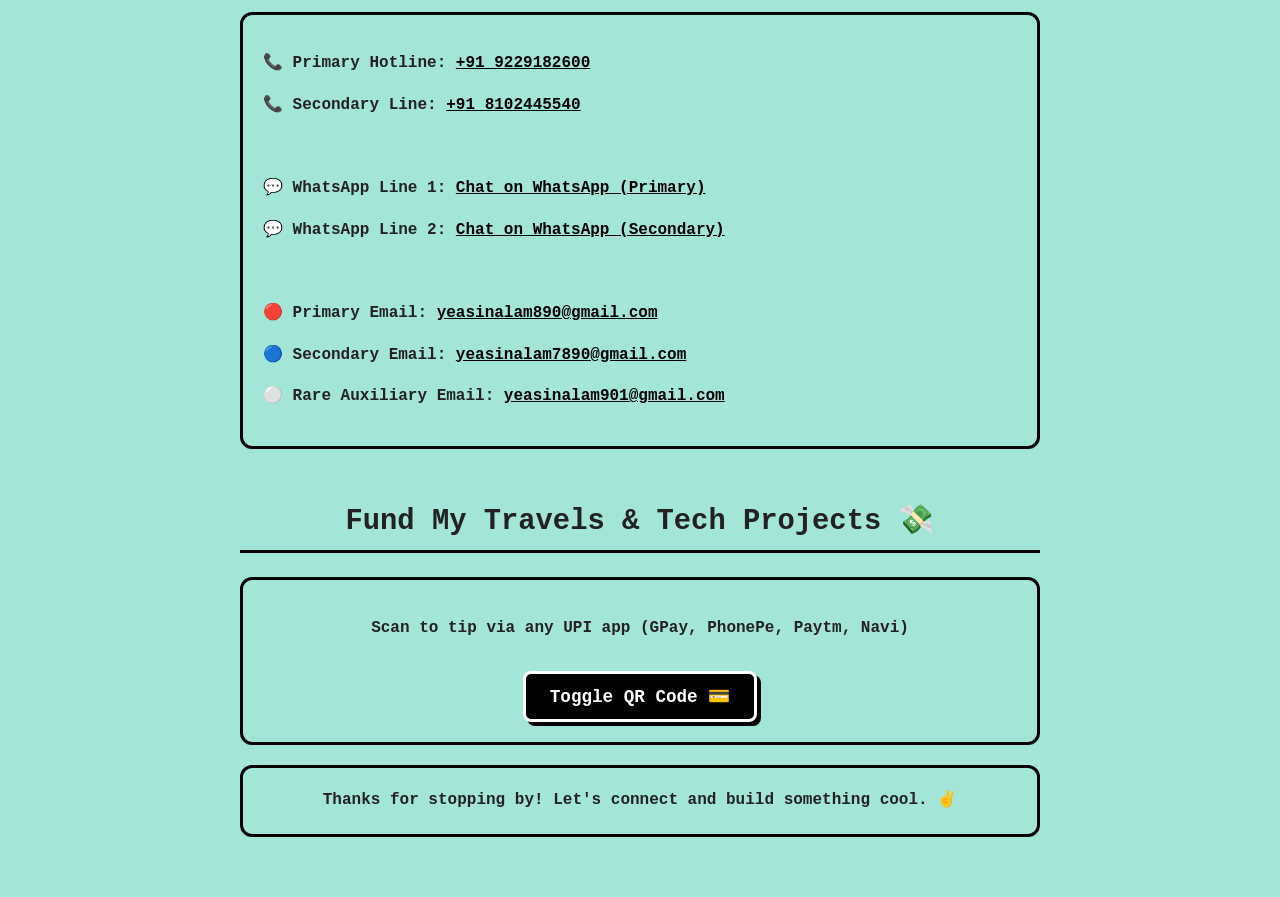
==== commit 38fb112e: "Update about.html" ====
--- a/about.html
+++ b/about.html
@@ -66,7 +66,7 @@
         }
 
         .modal-content {
-            background-color: #fff;
+            background-color: #A3E6D7; 
             margin: 60% auto; 
             padding: 20px;
             border: 3px solid #000;
@@ -101,6 +101,77 @@
             border-radius: 6px;
             cursor: pointer;
             font-family: 'Courier New', Courier, monospace;
+        }
+
+        /* FLOATING MUSIC WIDGET STYLES */
+        .music-widget-btn {
+            position: fixed;
+            bottom: 25px;
+            right: 25px;
+            background: #1DB954; /* Spotify Green */
+            color: #fff;
+            border: 3px solid #000;
+            border-radius: 50%;
+            width: 60px;
+            height: 60px;
+            font-size: 28px;
+            display: flex;
+            align-items: center;
+            justify-content: center;
+            cursor: pointer;
+            box-shadow: 4px 4px 0px #000;
+            z-index: 999;
+            transition: all 0.2s ease;
+            user-select: none;
+        }
+
+        .music-widget-btn:hover {
+            transform: scale(1.1);
+            background: #1ed760;
+        }
+
+        .music-library-panel {
+            position: fixed;
+            bottom: 95px;
+            right: 25px;
+            width: 320px;
+            max-width: calc(100% - 50px);
+            background: #A3E6D7;
+            border: 3px solid #000;
+            border-radius: 12px;
+            box-shadow: 6px 6px 0px #000;
+            z-index: 998;
+            display: none;
+            overflow: hidden;
+            font-family: 'Courier New', Courier, monospace;
+        }
+
+        .music-library-panel.show {
+            display: block;
+            animation: rgbFullGlow 9s infinite ease-in-out;
+        }
+
+        .music-panel-header {
+            background: #000;
+            color: #fff;
+            padding: 10px;
+            font-weight: bold;
+            display: flex;
+            justify-content: space-between;
+            align-items: center;
+        }
+
+        .music-panel-close {
+            cursor: pointer;
+            background: none;
+            border: none;
+            color: #fff;
+            font-weight: bold;
+            font-size: 16px;
+        }
+
+        .music-panel-content {
+            padding: 10px;
         }
 
         /* Base Formatting */
@@ -169,6 +240,28 @@
             background: #222;
         }
 
+        /* SPOTIFY BUTTON STYLES */
+        .spotify-btn {
+            display: inline-block;
+            background: #1DB954; 
+            color: #fff !important;
+            font-family: 'Courier New', Courier, monospace;
+            font-weight: bold;
+            text-decoration: none !important;
+            padding: 6px 16px;
+            border: 2px solid #000;
+            border-radius: 20px;
+            box-shadow: 2px 2px 0px #000;
+            transition: all 0.2s ease;
+            margin-left: 5px;
+        }
+
+        .spotify-btn:hover {
+            background: #1ed760;
+            transform: scale(1.05);
+            color: #fff !important;
+        }
+
         /* SECRET INFO PANEL */
         .info-panel {
             display: none;
@@ -260,6 +353,20 @@
     </style>
 </head>
 <body>
+
+    <!-- FLOATING MUSIC BUTTON & LIBRARY PANEL -->
+    <div class="music-widget-btn" onclick="toggleMusicPanel()" title="Open Music Library">🎵</div>
+    
+    <div id="musicPanel" class="music-library-panel">
+        <div class="music-panel-header">
+            <span>YSN Radio 🎧</span>
+            <button class="music-panel-close" onclick="toggleMusicPanel()">X</button>
+        </div>
+        <div class="music-panel-content">
+            <!-- EMBEDDED SPOTIFY PLAYLIST DISPLAY -->
+            <iframe style="border-radius:8px" src="https://open.spotify.com/embed/playlist/7nMUentFkCzGn7RZBbvHLC?utm_source=generator&theme=0" width="100%" height="380" frameBorder="0" allowfullscreen="" allow="autoplay; clipboard-write; encrypted-media; fullscreen; picture-in-picture" loading="lazy"></iframe>
+        </div>
+    </div>
 
     <header style="text-align: center;">
         <h1>Hey, I'm Yeasin! <span id="waveEmoji" onclick="waveBack()" style="cursor: pointer; display: inline-block; user-select: none;">👋</span></h1>
@@ -370,7 +477,7 @@
             <p>🔗 <strong>Instagram:</strong> <a href="https://instagram.com/iq_yeasin_00" target="_blank">@iq_yeasin_00</a></p>
             <p>🔗 <strong>X / Twitter:</strong> <a href="https://x.com/YeasinA15718784" target="_blank">@YeasinA15718784</a></p>
             <p>🔗 <strong>Reddit:</strong> <a href="https://reddit.com/user/YSN_7" target="_blank">u/YSN_7</a></p>
-            <p>🔗 <strong>Spotify Playlist:</strong> <a href="https://open.spotify.com/user/iq_yeasin_00" target="_blank">iq_yeasin_00</a></p>
+            <p>🔗 <strong>Spotify Playlist:</strong> <a href="https://open.spotify.com/playlist/7nMUentFkCzGn7RZBbvHLC?si=9mIFVXc1Rli53anAziw-3A&pi=q1kqIuGDQ_aRO" target="_blank" class="spotify-btn">Spotify</a></p>
         </div>
 
         <h2>Get In Touch Direct 📱</h2>
@@ -421,6 +528,11 @@
             qr.classList.toggle("show");
         }
 
+        function toggleMusicPanel() {
+            var panel = document.getElementById("musicPanel");
+            panel.classList.toggle("show");
+        }
+
         // RESPOND TO EMOJI CLICKS VISUALLY AND LOGICALLY
         function waveBack() {
             var emoji = document.getElementById("waveEmoji");
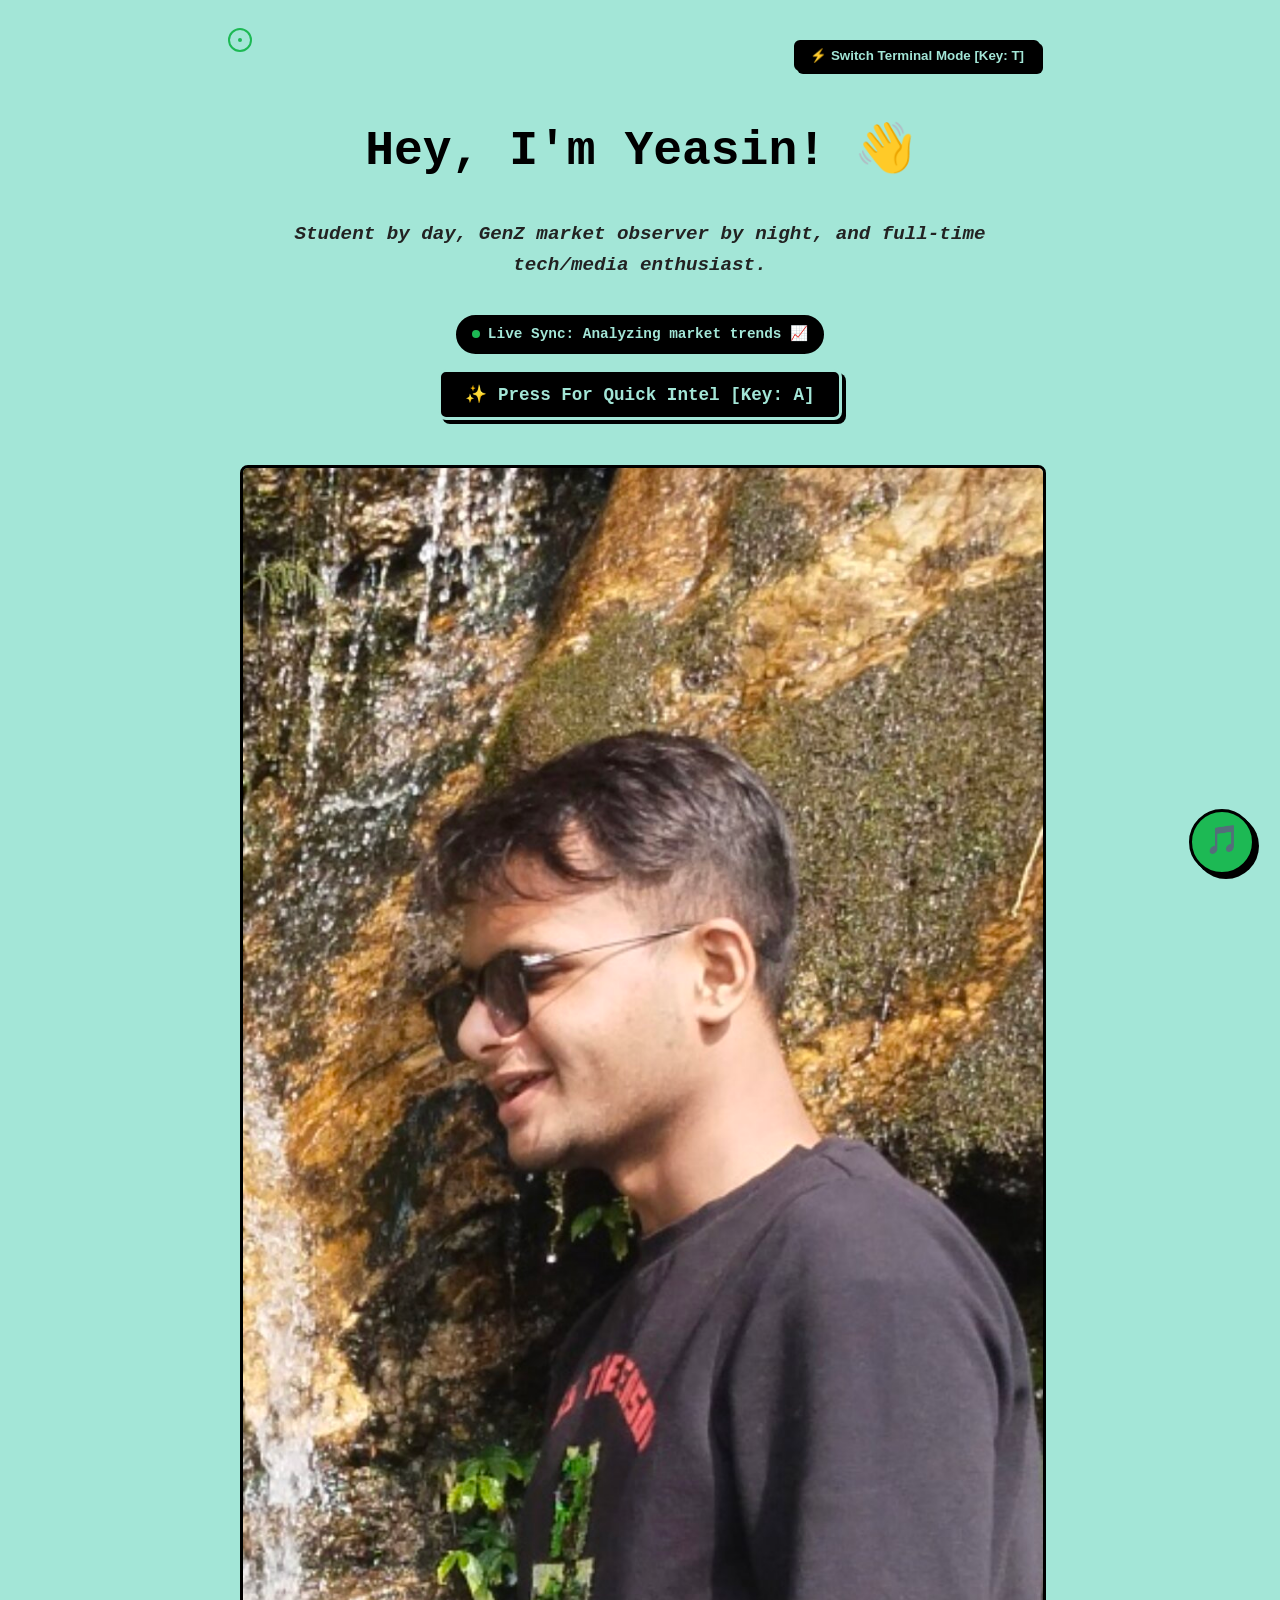
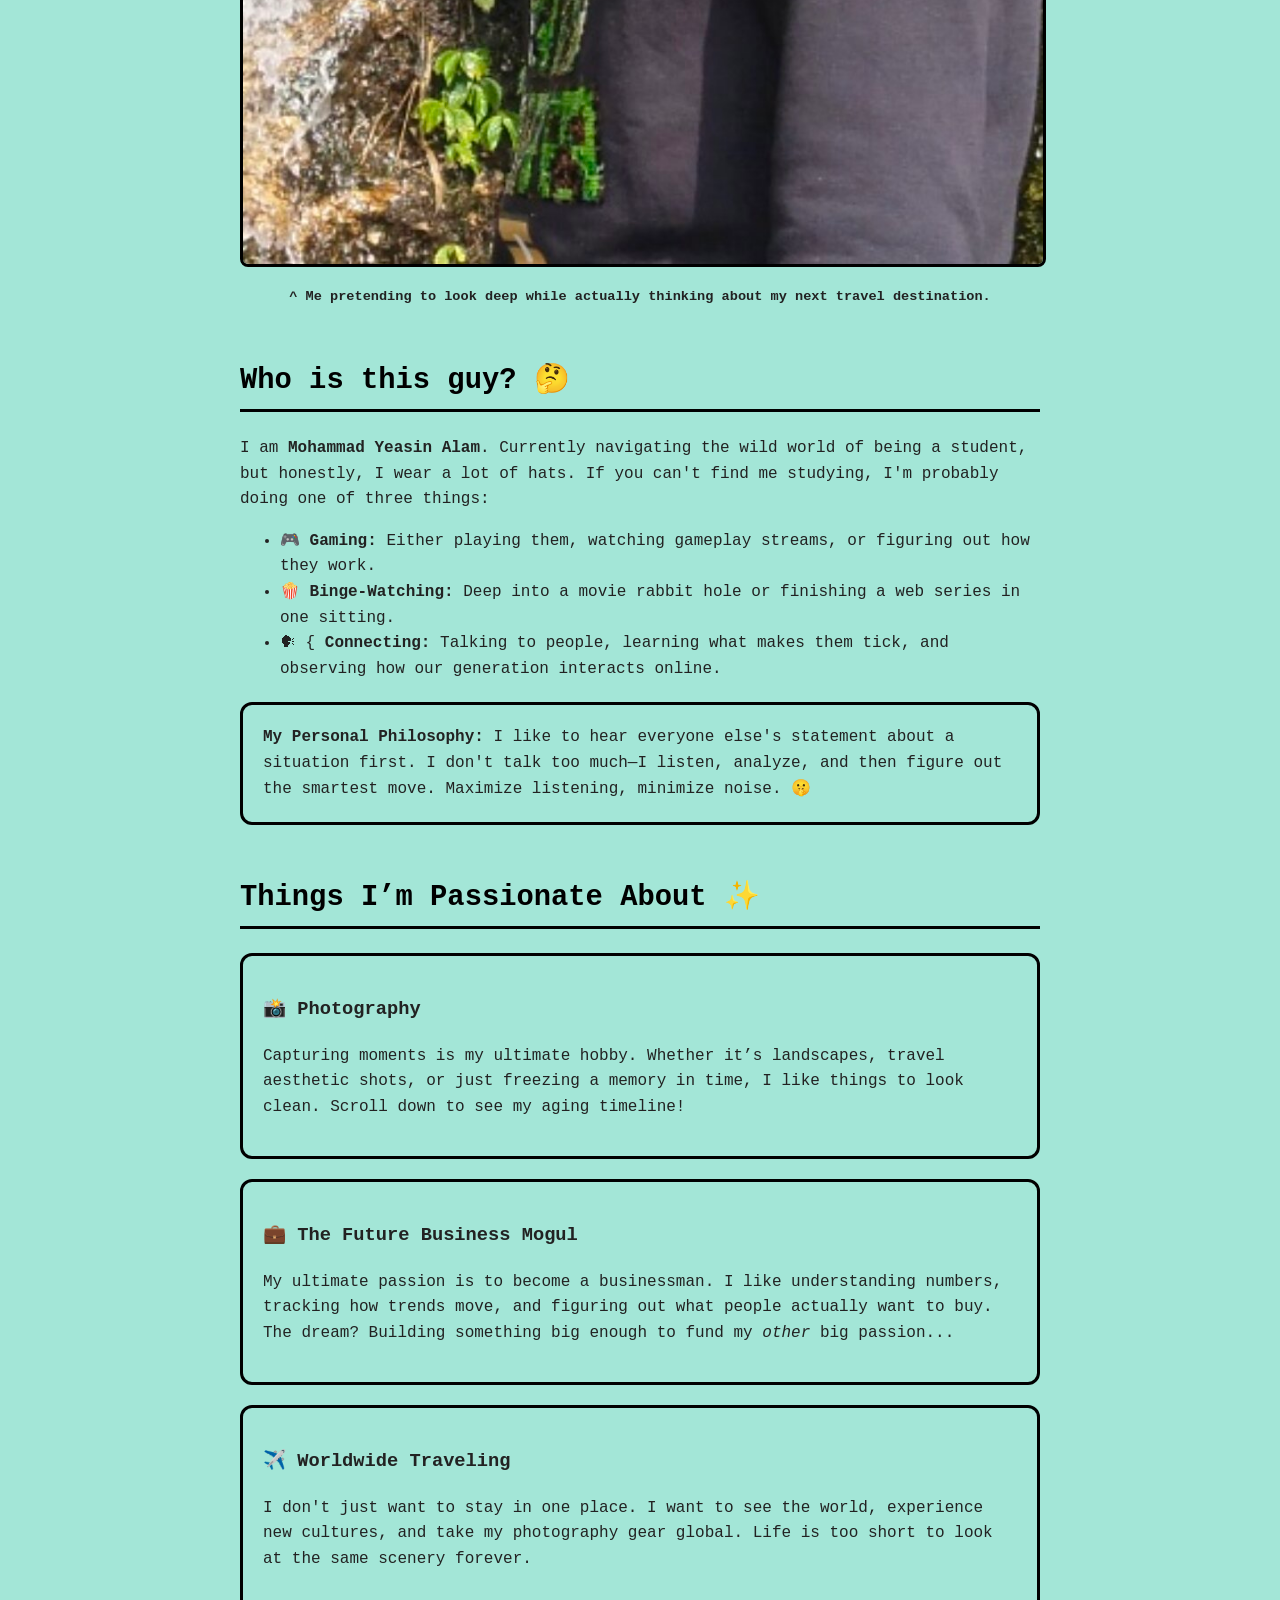
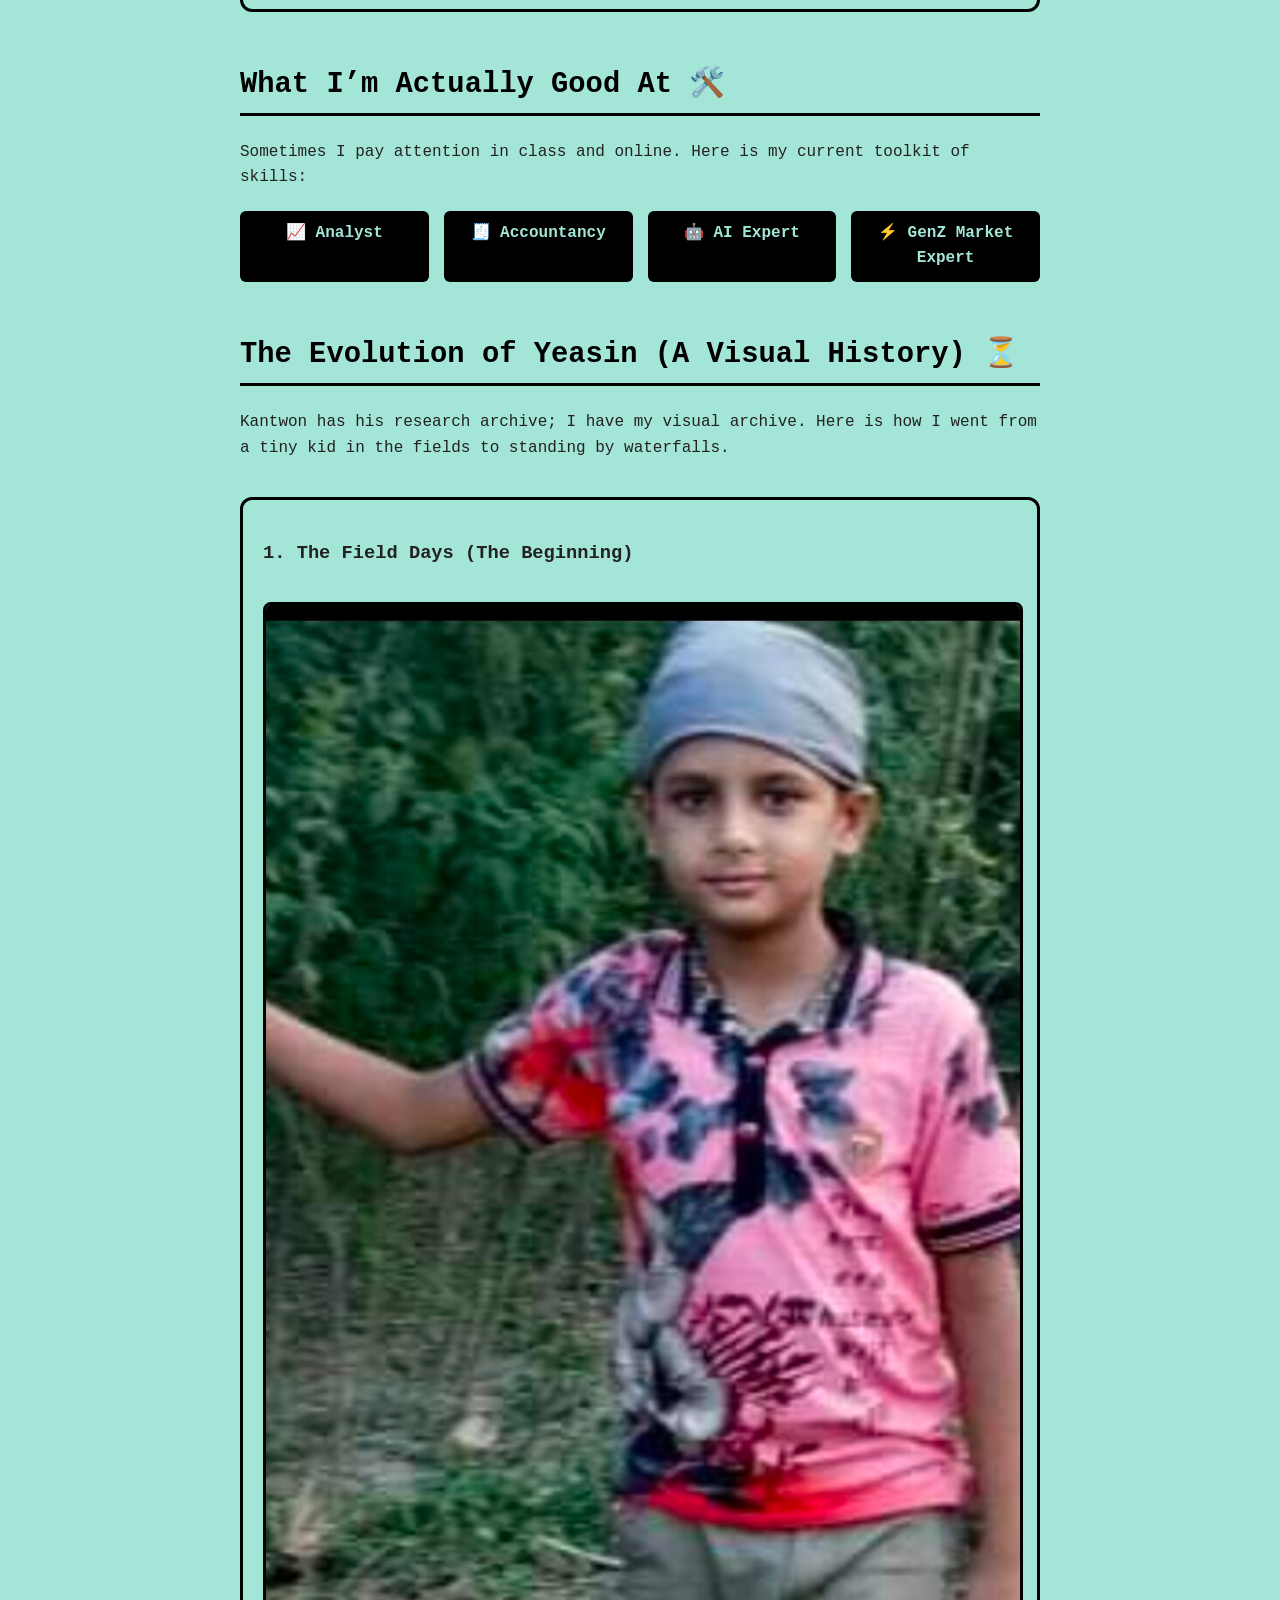
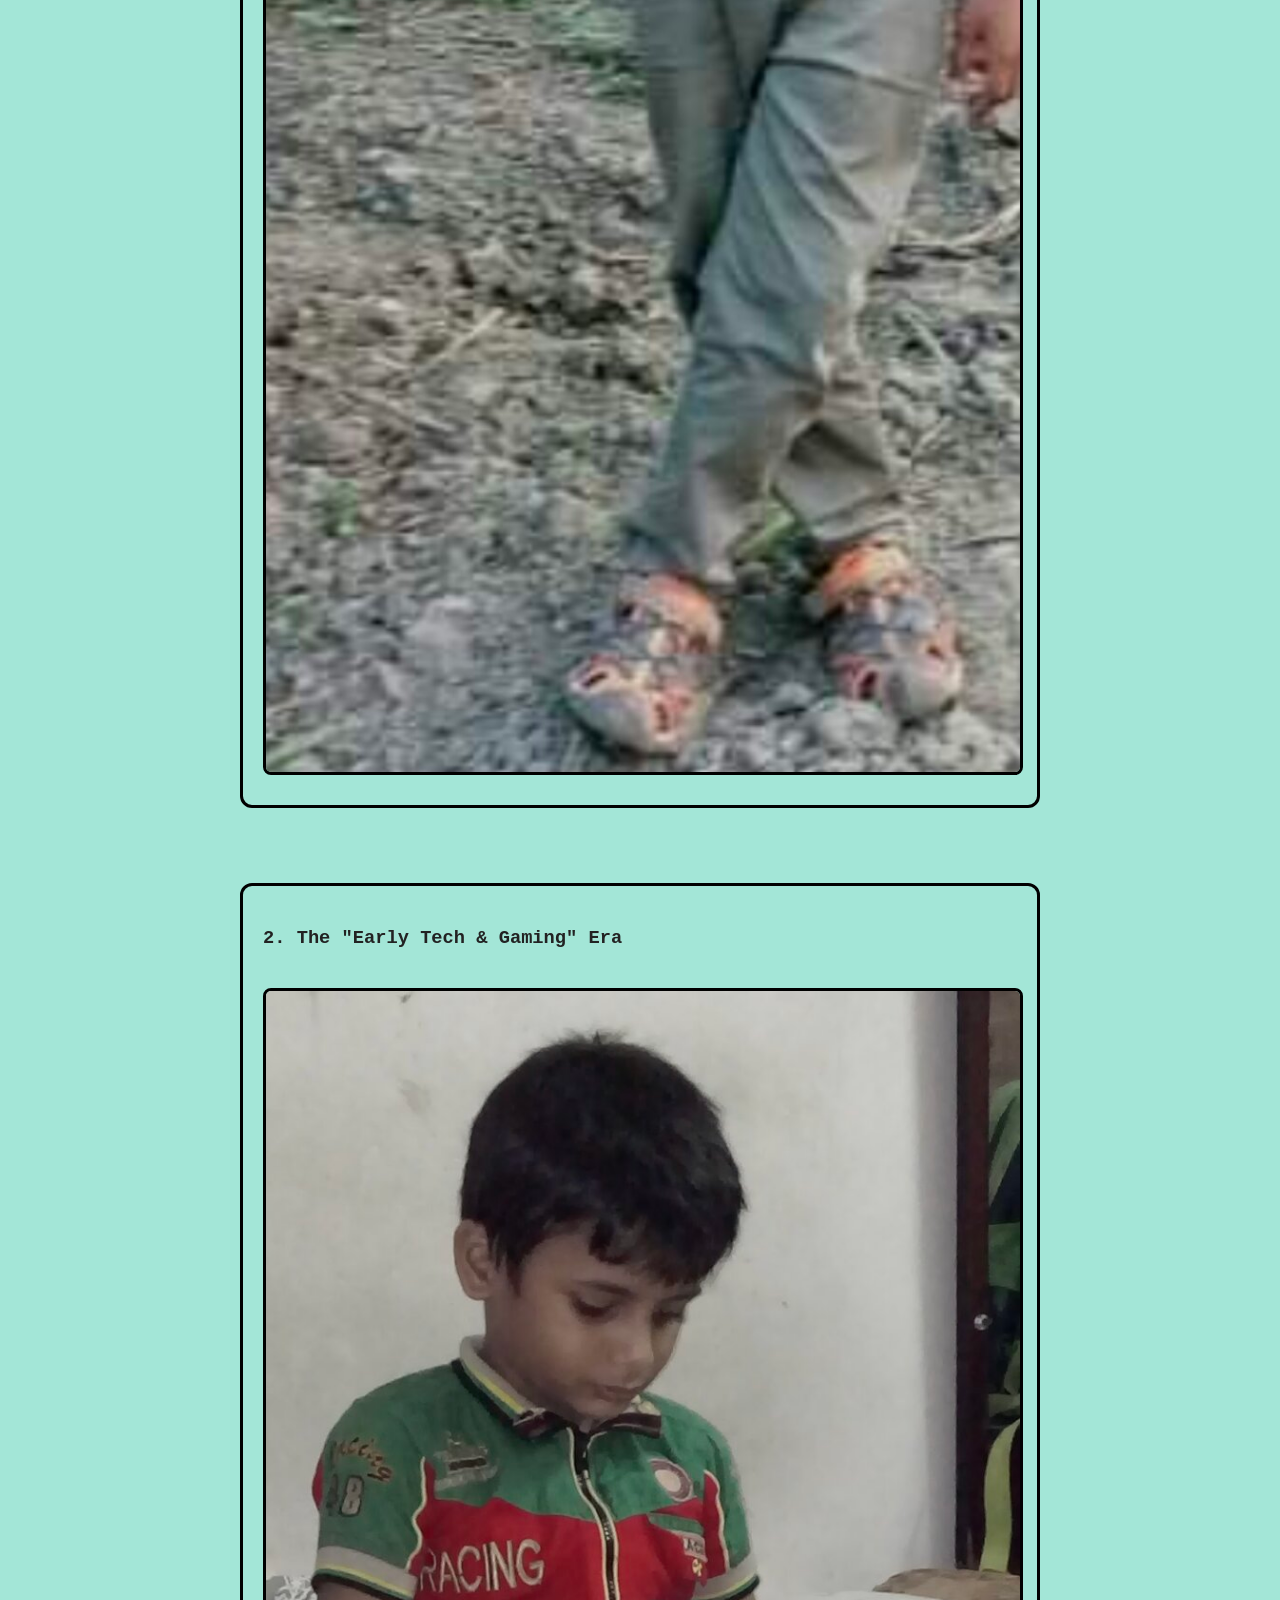
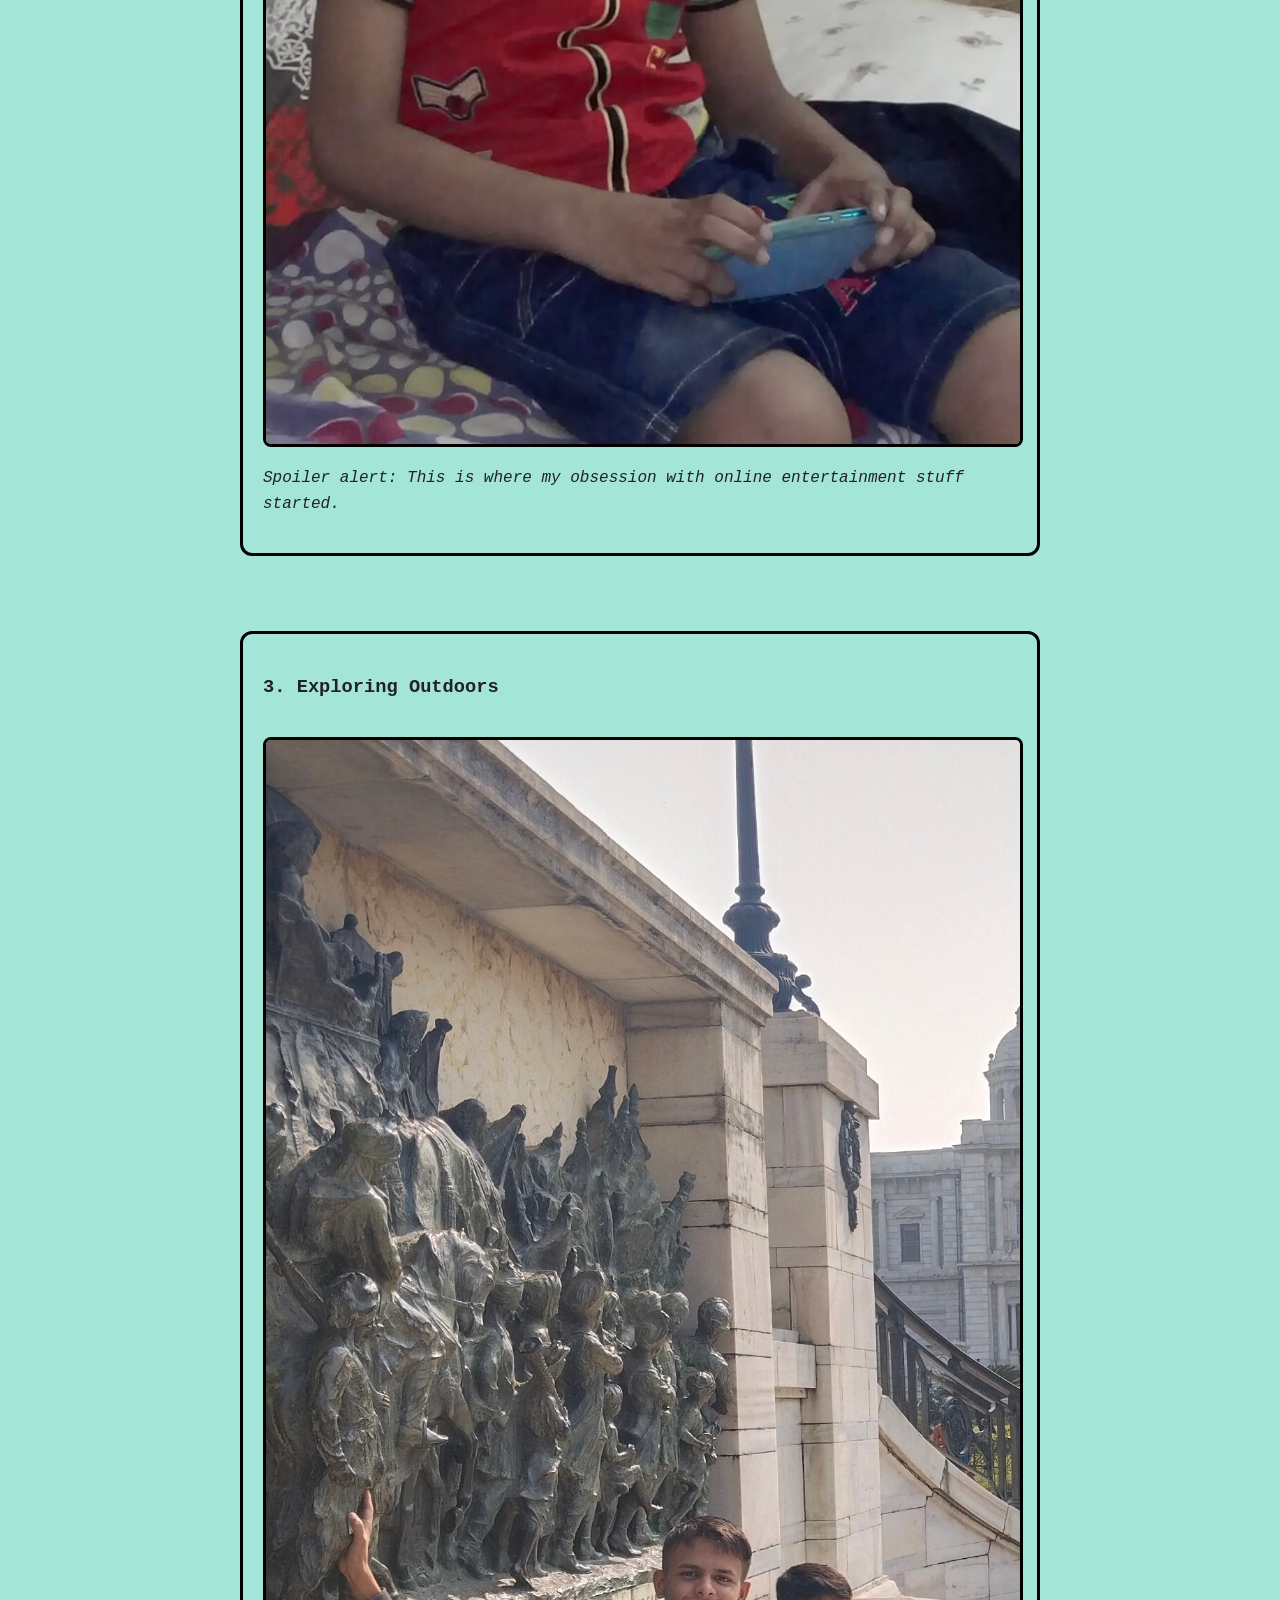
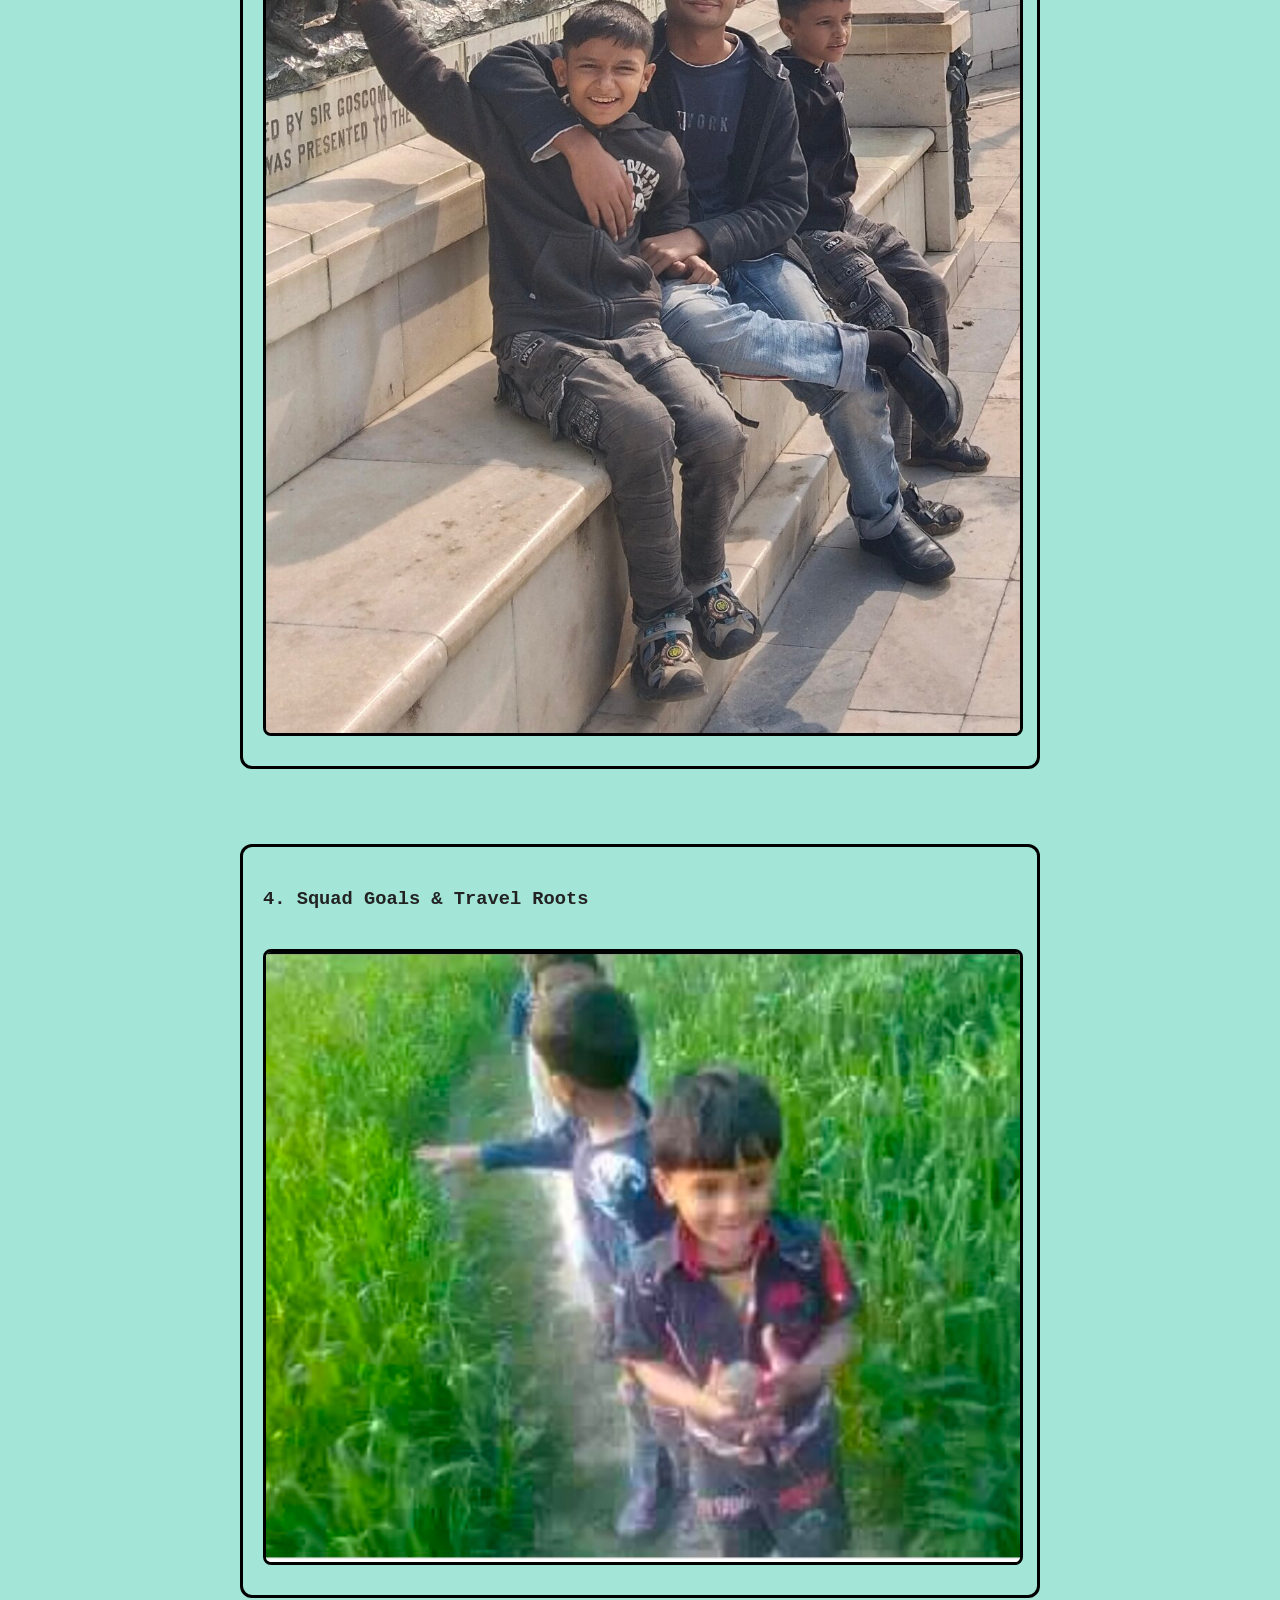
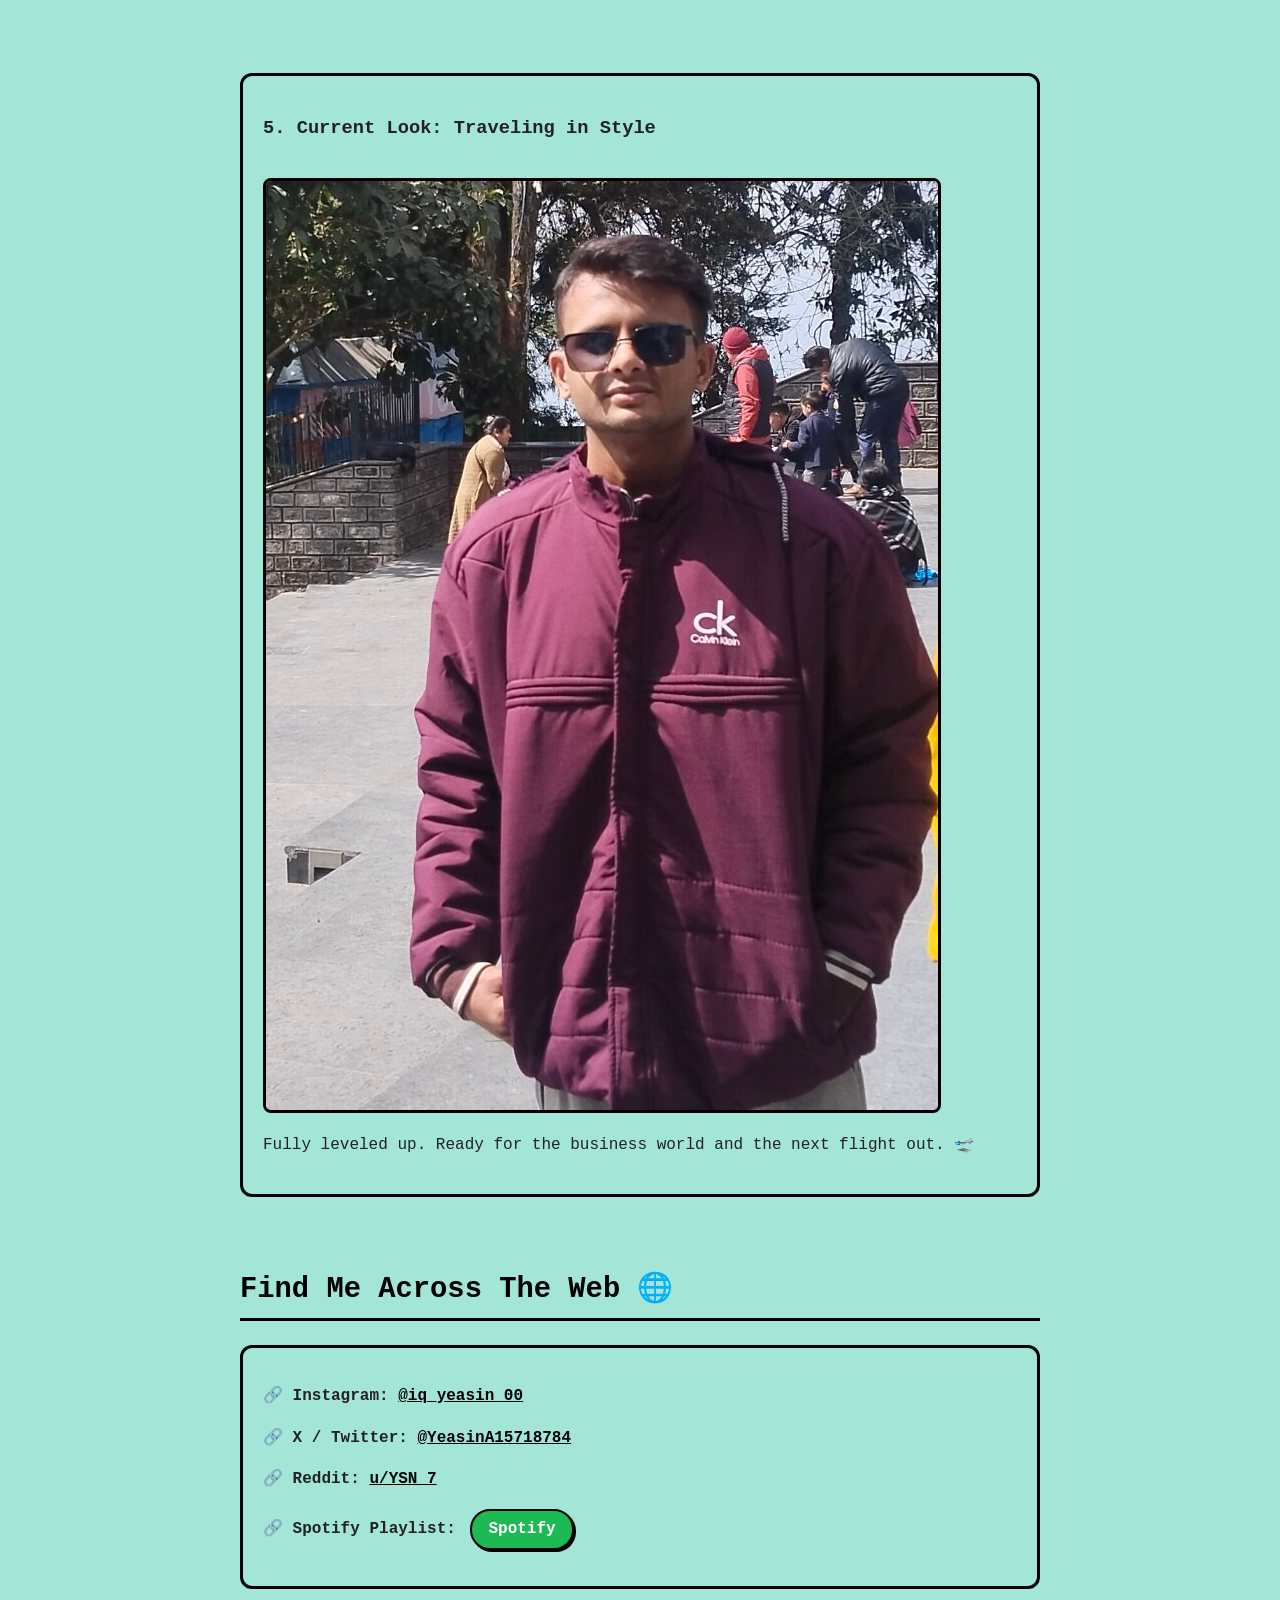
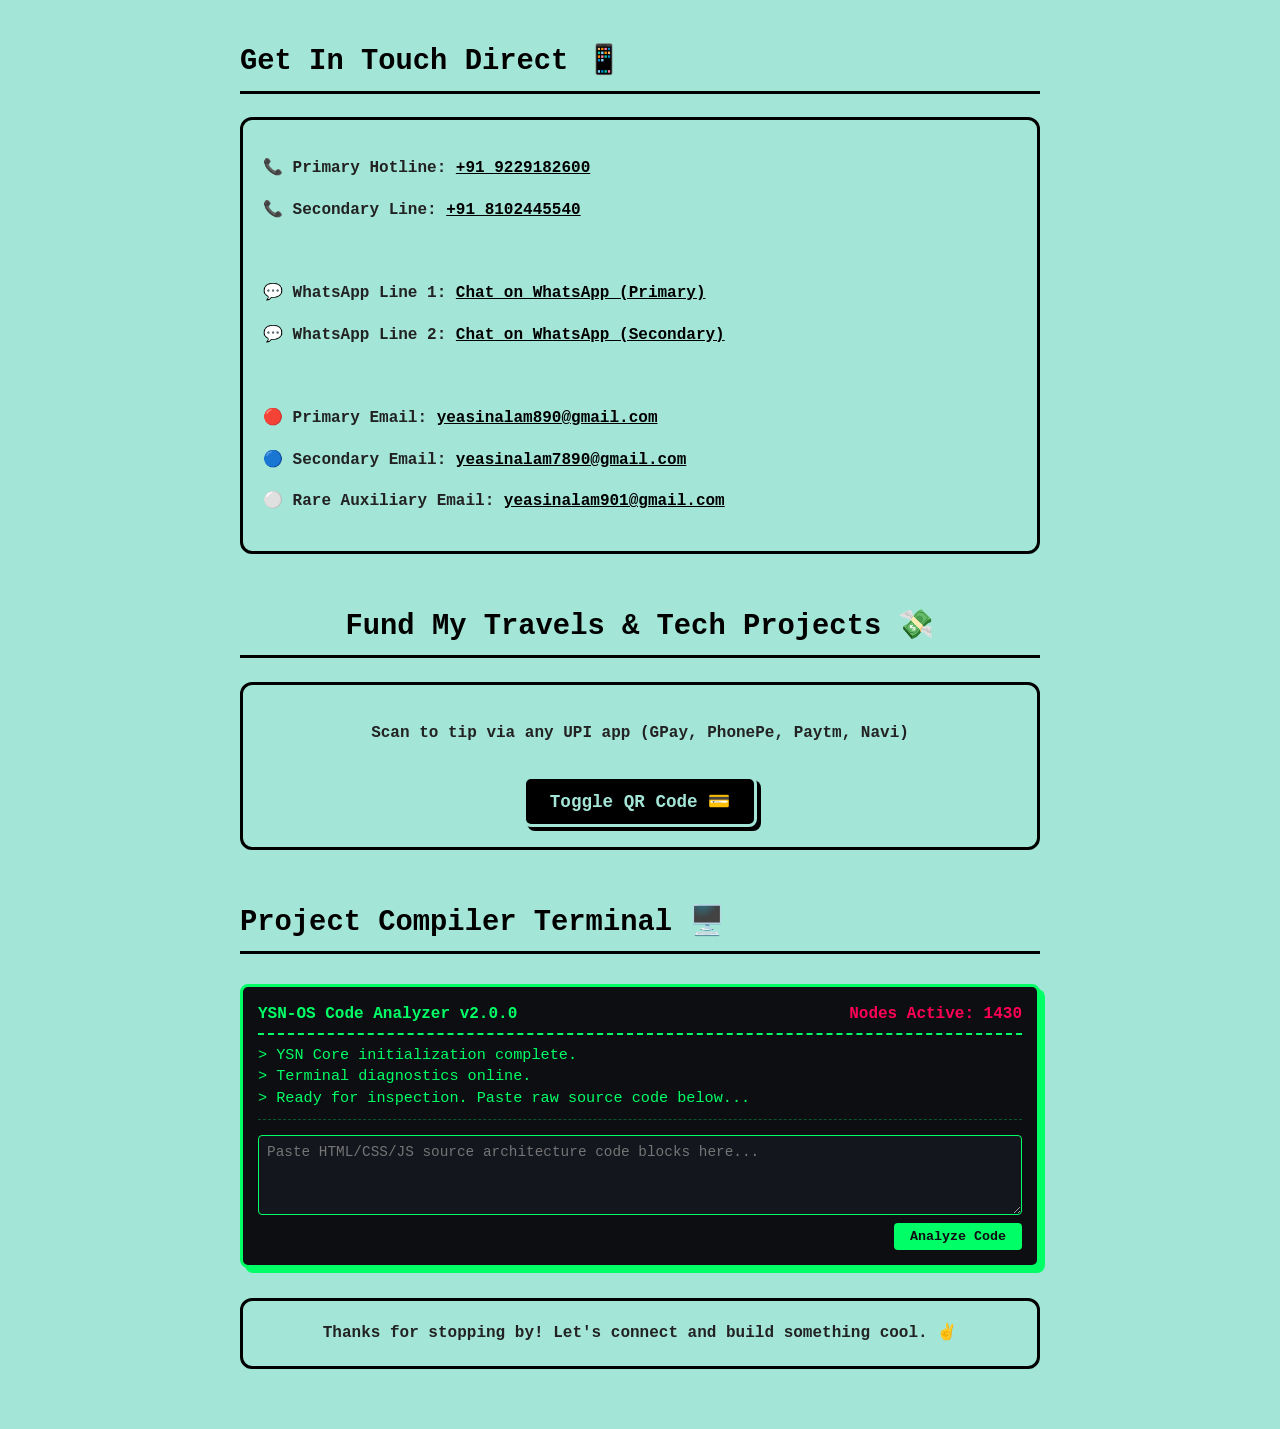
==== commit dfdb4b26: "Update about.html" ====
--- a/about.html
+++ b/about.html
@@ -5,6 +5,38 @@
     <meta name="viewport" content="width=device-width, initial-scale=1.0">
     <title>Mohammad Yeasin Alam | Doing Stuff Online & Offline</title>
     <style>
+        /* VARIABLES FOR DARK/LIGHT MODE SHIFT */
+        :root {
+            --bg-color: #A3E6D7;
+            --text-color: #222;
+            --header-color: #000;
+            --panel-bg: #A3E6D7;
+            --border-color: #000;
+            --invert-val: 0;
+            --scanline-display: none;
+        }
+
+        [data-theme="dark"] {
+            --bg-color: #0d0e12;
+            --text-color: #00ff66;
+            --header-color: #00ff66;
+            --panel-bg: #1a1c23;
+            --border-color: #00ff66;
+            --invert-val: 1;
+            --scanline-display: block;
+        }
+
+        /* CRT SCANLINE SHIELD EFFECT */
+        .crt-overlay {
+            display: var(--scanline-display);
+            position: fixed;
+            top: 0; left: 0; width: 100%; height: 100%;
+            background: linear-gradient(rgba(18, 16, 16, 0) 50%, rgba(0, 0, 0, 0.25) 50%), linear-gradient(90deg, rgba(255, 0, 0, 0.06), rgba(0, 255, 0, 0.02), rgba(0, 0, 255, 0.06));
+            background-size: 100% 4px, 6px 100%;
+            z-index: 99999;
+            pointer-events: none;
+        }
+
         /* KEYFRAMES FOR COMPLETE BOX BACKGROUND & BORDER RGB SHIFT */
         @keyframes rgbFullGlow {
             0% { 
@@ -36,7 +68,6 @@
             100% { text-shadow: 2px 2px 8px rgba(255, 0, 85, 0.8); }
         }
 
-        /* WAVE ANIMATION FOR THE HIGH-FIVE/WAVE EMOJI */
         @keyframes actualWave {
             0% { transform: rotate( 0.0deg) }
             10% { transform: rotate(14.0deg) }
@@ -46,6 +77,20 @@
             50% { transform: rotate(10.0deg) }
             60% { transform: rotate( 0.0deg) }
             100% { transform: rotate( 0.0deg) }
+        }
+
+        @keyframes textGlitch {
+            0% { text-shadow: 2px -2px 0 #ff0055, -2px 2px 0 #00ffcc; }
+            25% { text-shadow: -2px 2px 0 #ff0055, -2px -2px 0 #00ffcc; }
+            50% { text-shadow: 2px 2px 0 #9b51e0, -2px -2px 0 #ff0055; }
+            75% { text-shadow: -2px -2px 0 #00ffcc, 2px 2px 0 #9b51e0; }
+            100% { text-shadow: 2px -2px 0 #ff0055, 2px 2px 0 #00ffcc; }
+        }
+
+        @keyframes statusPulse {
+            0% { transform: scale(0.95); box-shadow: 0 0 0 0 rgba(29, 185, 84, 0.7); }
+            70% { transform: scale(1); box-shadow: 0 0 0 8px rgba(29, 185, 84, 0); }
+            100% { transform: scale(0.95); box-shadow: 0 0 0 0 rgba(29, 185, 84, 0); }
         }
 
         .waving-animation {
@@ -66,36 +111,31 @@
         }
 
         .modal-content {
-            background-color: #A3E6D7; 
+            background-color: var(--panel-bg); 
             margin: 60% auto; 
             padding: 20px;
-            border: 3px solid #000;
+            border: 3px solid var(--border-color);
             width: 80%;
             max-width: 320px;
             border-radius: 12px;
             text-align: center;
-            box-shadow: 6px 6px 0px #000;
+            box-shadow: 6px 6px 0px var(--border-color);
             font-family: 'Courier New', Courier, monospace;
+            color: var(--text-color);
         }
 
         .modal-content h3 {
             margin-top: 0;
-            color: #000;
+            color: var(--header-color);
             font-size: 1.4rem;
-            border-bottom: 2px dashed #000;
+            border-bottom: 2px dashed var(--border-color);
             padding-bottom: 8px;
         }
 
-        .modal-content p {
-            font-size: 1.05rem;
-            font-weight: bold;
-            margin: 15px 0;
-        }
-
         .modal-btn {
-            background: #000;
-            color: #fff;
-            border: 2px solid #000;
+            background: var(--border-color);
+            color: var(--bg-color);
+            border: 2px solid var(--border-color);
             padding: 8px 25px;
             font-weight: bold;
             border-radius: 6px;
@@ -108,7 +148,7 @@
             position: fixed;
             bottom: 25px;
             right: 25px;
-            background: #1DB954; /* Spotify Green */
+            background: #1DB954; 
             color: #fff;
             border: 3px solid #000;
             border-radius: 50%;
@@ -134,12 +174,12 @@
             position: fixed;
             bottom: 95px;
             right: 25px;
-            width: 320px;
+            width: 300px;
             max-width: calc(100% - 50px);
-            background: #A3E6D7;
-            border: 3px solid #000;
+            background: var(--panel-bg);
+            border: 3px solid var(--border-color);
             border-radius: 12px;
-            box-shadow: 6px 6px 0px #000;
+            box-shadow: 6px 6px 0px var(--border-color);
             z-index: 998;
             display: none;
             overflow: hidden;
@@ -152,8 +192,8 @@
         }
 
         .music-panel-header {
-            background: #000;
-            color: #fff;
+            background: var(--border-color);
+            color: var(--bg-color);
             padding: 10px;
             font-weight: bold;
             display: flex;
@@ -165,82 +205,232 @@
             cursor: pointer;
             background: none;
             border: none;
-            color: #fff;
+            color: var(--bg-color);
             font-weight: bold;
             font-size: 16px;
         }
 
         .music-panel-content {
-            padding: 10px;
+            padding: 20px;
+            text-align: center;
+        }
+
+        .launch-player-btn {
+            display: inline-block;
+            background: #1DB954;
+            color: #fff !important;
+            border: 2px solid #000;
+            border-radius: 6px;
+            padding: 10px 20px;
+            font-weight: bold;
+            text-decoration: none !important;
+            box-shadow: 3px 3px 0px #000;
+            margin-top: 10px;
+            transition: all 0.2s ease;
+        }
+
+        /* DESKTOP DESIRED POINTER BEHAVIORS */
+        @media (hover: hover) and (pointer: fine) {
+            * { cursor: none !important; }
+            .custom-cursor {
+                width: 20px; height: 20px;
+                border: 2px solid #1DB954;
+                border-radius: 50%;
+                position: fixed;
+                transform: translate(-50%, -50%);
+                pointer-events: none;
+                z-index: 10000;
+                display: block;
+            }
+            .custom-cursor::after {
+                content: '';
+                width: 4px; height: 4px;
+                background: #1DB954;
+                border-radius: 50%;
+                position: absolute;
+                top: 50%; left: 50%;
+                transform: translate(-50%, -50%);
+            }
+        }
+
+        /* SAFE DISABLE FOR TOUCH DEVICES OVERRIDE */
+        @media (hover: none) {
+            .custom-cursor { display: none !important; }
+            * { cursor: auto !important; }
+        }
+
+        /* LIVE STATUS BADGE UI */
+        .status-badge {
+            display: inline-flex;
+            align-items: center;
+            background: var(--border-color);
+            color: var(--bg-color);
+            padding: 6px 14px;
+            border-radius: 20px;
+            font-size: 0.9rem;
+            font-weight: bold;
+            margin-top: 15px;
+            border: 2px solid var(--border-color);
+        }
+        .status-dot {
+            width: 8px; height: 8px;
+            background-color: #1DB954;
+            border-radius: 50%;
+            margin-right: 8px;
+            animation: statusPulse 2s infinite;
+        }
+
+        .theme-toggle-container {
+            text-align: right;
+            margin-bottom: 10px;
+        }
+        .theme-btn {
+            background: var(--border-color);
+            color: var(--bg-color);
+            border: 2px solid var(--border-color);
+            padding: 6px 14px;
+            font-weight: bold;
+            border-radius: 6px;
+            box-shadow: 3px 3px 0px var(--border-color);
+            transition: transform 0.1s;
+        }
+
+        /* COMPILER TERMINAL OVERVIEW UPGRADED MODULE */
+        .terminal-box {
+            background: #0d0e12;
+            color: #00ff66;
+            border: 3px solid #00ff66;
+            border-radius: 8px;
+            font-family: 'Courier New', Courier, monospace;
+            padding: 15px;
+            margin: 30px 0;
+            text-align: left;
+            box-shadow: 5px 5px 0px #00ff66;
+        }
+        .terminal-header {
+            border-bottom: 2px dashed #00ff66;
+            padding-bottom: 5px;
+            margin-bottom: 10px;
+            font-weight: bold;
+            display: flex;
+            justify-content: space-between;
+        }
+        .terminal-logs {
+            max-height: 220px;
+            overflow-y: auto;
+            margin-bottom: 15px;
+            font-size: 0.95rem;
+            line-height: 1.4;
+            border-bottom: 1px dashed rgba(0, 255, 102, 0.3);
+            padding-bottom: 10px;
+        }
+        .terminal-input-row {
+            display: flex;
+            flex-direction: column;
+            gap: 8px;
+        }
+        .terminal-field-textarea {
+            background: #14161d;
+            border: 1px solid #00ff66;
+            border-radius: 4px;
+            color: #00ff66;
+            font-family: 'Courier New', Courier, monospace;
+            font-size: 0.9rem;
+            width: 100%;
+            height: 80px;
+            padding: 8px;
+            outline: none;
+            resize: vertical;
+            box-sizing: border-box;
+        }
+        .terminal-action-btn {
+            background: #00ff66;
+            color: #0d0e12;
+            border: none;
+            padding: 6px 16px;
+            font-family: 'Courier New', Courier, monospace;
+            font-weight: bold;
+            border-radius: 4px;
+            cursor: pointer;
+            align-self: flex-end;
+            transition: transform 0.1s;
+        }
+        .terminal-action-btn:active {
+            transform: scale(0.95);
+        }
+
+        /* LIVE CODE PREVIEW SANDBOX SCREEN */
+        .preview-pane-container {
+            margin-top: 15px;
+            display: none;
+        }
+        .preview-pane-title {
+            font-size: 0.85rem;
+            font-weight: bold;
+            color: #00ff66;
+            margin-bottom: 4px;
+        }
+        .preview-iframe-frame {
+            width: 100%;
+            height: 250px;
+            background: #ffffff;
+            border: 2px dashed #00ff66;
+            border-radius: 4px;
         }
 
         /* Base Formatting */
         body {
             font-family: 'Courier New', Courier, monospace; 
             line-height: 1.6;
-            color: #222;
+            color: var(--text-color);
             max-width: 800px;
             margin: 0 auto;
             padding: 40px 20px;
             background-image: url('1000076205.jpg');
             background-size: cover;
             background-attachment: fixed;
-            background-color: #A3E6D7; 
+            background-color: var(--bg-color); 
+            transition: background-color 0.3s, color 0.3s;
         }
         
         h1 { 
             font-size: 3rem; 
             margin-bottom: 10px; 
-            color: #000; 
+            color: var(--header-color); 
             animation: rgbTextGlow 6s infinite linear;
-        }
-
-        #waveEmoji {
-            transition: transform 0.2s ease;
-        }
-        #waveEmoji:hover {
-            transform: scale(1.2);
-        }
-        #waveEmoji:active {
-            transform: scale(0.9);
-        }
+            display: inline-block;
+        }
+        h1:hover { animation: textGlitch 0.3s infinite linear; }
         
         h2 { 
             font-size: 1.8rem; 
-            border-bottom: 3px solid #000; 
+            border-bottom: 3px solid var(--border-color); 
             padding-bottom: 5px; 
             margin-top: 50px; 
+            color: var(--header-color);
         }
         
         .subtitle { 
             font-size: 1.2rem; 
-            color: #111; 
+            color: var(--text-color); 
             font-style: italic; 
             font-weight: bold; 
         }
 
-        /* INTERACTIVE BUTTON STYLES */
         .about-btn, .qr-btn {
-            background: #000;
-            color: #fff;
+            background: var(--border-color);
+            color: var(--bg-color);
             font-family: 'Courier New', Courier, monospace;
             font-size: 1.1rem;
             font-weight: bold;
             padding: 12px 24px;
-            border: 3px solid #fff;
+            border: 3px solid var(--bg-color);
             border-radius: 8px;
-            cursor: pointer;
-            box-shadow: 4px 4px 0px #000;
+            box-shadow: 4px 4px 0px var(--border-color);
             transition: all 0.2s ease;
             margin-top: 15px;
         }
 
-        .about-btn:hover, .qr-btn:hover {
-            transform: scale(1.05);
-            background: #222;
-        }
-
-        /* SPOTIFY BUTTON STYLES */
         .spotify-btn {
             display: inline-block;
             background: #1DB954; 
@@ -256,23 +446,15 @@
             margin-left: 5px;
         }
 
-        .spotify-btn:hover {
-            background: #1ed760;
-            transform: scale(1.05);
-            color: #fff !important;
-        }
-
-        /* SECRET INFO PANEL */
         .info-panel {
             display: none;
             max-width: 500px;
             margin: 20px auto;
             text-align: left;
-        }
-
-        .info-panel.show {
-            display: block;
-        }
+            background-color: var(--panel-bg);
+        }
+
+        .info-panel.show { display: block; }
 
         .info-row {
             display: flex;
@@ -281,44 +463,23 @@
             border-bottom: 1px dashed rgba(0,0,0,0.2);
         }
 
-        .info-row strong {
-            color: #000;
-        }
-
-        /* RGB ANIMATED CONTAINER BOXES */
         .project-card, .timeline-item, blockquote, footer, .info-panel, .payment-card { 
-            border: 3px solid #000; 
+            border: 3px solid var(--border-color); 
             padding: 20px; 
             margin: 20px 0; 
             border-radius: 12px; 
             animation: rgbFullGlow 9s infinite ease-in-out; 
             transition: transform 0.2s ease;
-        }
-
-        .project-card:hover, .timeline-item:hover {
-            transform: translateY(-5px) scale(1.01);
-        }
-
-        /* LINKS STYLING */
-        .socials-box a, .contact-card a {
-            color: #000;
-            font-weight: bold;
-            text-decoration: underline;
-        }
-        .socials-box a:hover, .contact-card a:hover {
-            color: #ff0055;
-        }
-
-        .skills-grid { 
-            display: grid; 
-            grid-template-columns: repeat(auto-fit, minmax(150px, 1fr)); 
-            gap: 15px; 
-            margin-top: 20px; 
-        }
+            color: #222; 
+        }
+
+        .project-card:hover, .timeline-item:hover { transform: translateY(-5px) scale(1.01); }
+        .socials-box a, .contact-card a { color: #000; font-weight: bold; text-decoration: underline; }
+        .skills-grid { display: grid; grid-template-columns: repeat(auto-fit, minmax(150px, 1fr)); gap: 15px; margin-top: 20px; }
         
         .skill-tag { 
-            background: #000; 
-            color: #fff; 
+            background: var(--border-color); 
+            color: var(--bg-color); 
             padding: 10px; 
             text-align: center; 
             font-weight: bold; 
@@ -326,36 +487,23 @@
         }
         
         img { 
-            max-width: 100%; 
-            height: auto; 
-            border: 3px solid #000; 
-            border-radius: 8px; 
-            margin-top: 15px;
-        }
-
-        /* QR CODE HIDDEN BY DEFAULT */
-        .qr-code {
-            max-width: 250px;
-            display: none; 
-            margin: 15px auto 0 auto;
-        }
-
-        /* SHOW CLASS FOR QR CODE */
-        .qr-code.show {
-            display: block;
-        }
-        
-        .timeline { 
-            display: flex; 
-            flex-direction: column; 
-            gap: 35px; 
-        }
+            max-width: 100%; height: auto; 
+            border: 3px solid var(--border-color); 
+            border-radius: 8px; margin-top: 15px;
+            filter: invert(var(--invert-val));
+        }
+
+        .qr-code { max-width: 250px; display: none; margin: 15px auto 0 auto; }
+        .qr-code.show { display: block; }
+        .timeline { display: flex; flex-direction: column; gap: 35px; }
     </style>
 </head>
 <body>
 
-    <!-- FLOATING MUSIC BUTTON & LIBRARY PANEL -->
-    <div class="music-widget-btn" onclick="toggleMusicPanel()" title="Open Music Library">🎵</div>
+    <div class="crt-overlay"></div>
+    <div class="custom-cursor" id="gameCursor"></div>
+
+    <div class="music-widget-btn" onclick="toggleMusicPanel()" title="Open Music Library [Key: M]">🎵</div>
     
     <div id="musicPanel" class="music-library-panel">
         <div class="music-panel-header">
@@ -363,19 +511,31 @@
             <button class="music-panel-close" onclick="toggleMusicPanel()">X</button>
         </div>
         <div class="music-panel-content">
-            <!-- EMBEDDED SPOTIFY PLAYLIST DISPLAY -->
-            <iframe style="border-radius:8px" src="https://open.spotify.com/embed/playlist/7nMUentFkCzGn7RZBbvHLC?utm_source=generator&theme=0" width="100%" height="380" frameBorder="0" allowfullscreen="" allow="autoplay; clipboard-write; encrypted-media; fullscreen; picture-in-picture" loading="lazy"></iframe>
-        </div>
+            <span style="font-size: 50px; display: block; margin-bottom: 10px;">📻</span>
+            <p>Stream Yeasin's Curated Playlist on Full Form</p>
+            <p style="font-size: 0.85rem; color: #555; font-style: italic;">Avoids short 30s audio lockouts</p>
+            <a href="https://open.spotify.com/playlist/7nMUentFkCzGn7RZBbvHLC?si=9mIFVXc1Rli53anAziw-3A&pi=q1kqIuGDQ_aRO" target="_blank" class="launch-player-btn">▶ Launch Full Player</a>
+        </div>
+    </div>
+
+    <div class="theme-toggle-container">
+        <button class="theme-btn" onclick="toggleMatrixTheme()">⚡ Switch Terminal Mode [Key: T]</button>
     </div>
 
     <header style="text-align: center;">
         <h1>Hey, I'm Yeasin! <span id="waveEmoji" onclick="waveBack()" style="cursor: pointer; display: inline-block; user-select: none;">👋</span></h1>
         <p class="subtitle">Student by day, GenZ market observer by night, and full-time tech/media enthusiast.</p>
         
-        <button class="about-btn" onclick="toggleAboutPanel()">✨ Press For Quick Intel</button>
+        <div class="status-badge">
+            <div class="status-dot"></div>
+            <span id="liveStatusText">Live Sync: Analyzing market trends 📈</span>
+        </div>
+        <br>
+        
+        <button class="about-btn" onclick="toggleAboutPanel()">✨ Press For Quick Intel [Key: A]</button>
 
         <div id="aboutPanel" class="info-panel">
-            <h3 style="margin-top: 0; text-align: center; border-bottom: 2px solid #000; padding-bottom: 5px;">📋 Personal File</h3>
+            <h3 style="margin-top: 0; text-align: center; border-bottom: 2px solid var(--border-color); padding-bottom: 5px;">📋 Personal File</h3>
             <div class="info-row"><strong>Full Name:</strong> <span>Mohammad Yeasin Alam</span></div>
             <div class="info-row"><strong>D.O.B:</strong> <span>06/08/2008</span></div>
             <div class="info-row"><strong>Height:</strong> <span>5.5 Feet</span></div>
@@ -389,7 +549,7 @@
 
         <div style="margin: 30px 0;">
             <img src="1000076204.jpg" alt="Mohammad Yeasin Alam looking sharp next to a waterfall">
-            <p style="font-size: 0.85rem; text-align: center; color: #111; font-weight: bold; margin-top: 10px;">^ Me pretending to look deep while actually thinking about my next travel destination.</p>
+            <p style="font-size: 0.85rem; text-align: center; font-weight: bold; margin-top: 10px;">^ Me pretending to look deep while actually thinking about my next travel destination.</p>
         </div>
     </header>
 
@@ -498,10 +658,32 @@
         <h2>Fund My Travels & Tech Projects 💸</h2>
         <div class="payment-card">
             <p style="font-weight: bold; margin-bottom: 15px;">Scan to tip via any UPI app (GPay, PhonePe, Paytm, Navi)</p>
-            
             <button class="qr-btn" onclick="toggleQrCode()">Toggle QR Code 💳</button>
-            
             <img id="paymentQr" src="1000076222.jpg" alt="UPI QR Payment Portal" class="qr-code">
+        </div>
+    </section>
+
+    <section>
+        <h2>Project Compiler Terminal 🖥️</h2>
+        <div class="terminal-box">
+            <div class="terminal-header">
+                <span>YSN-OS Code Analyzer v2.0.0</span>
+                <span id="livePulseCounter" style="color:#ff0055">Nodes Active: 1430</span>
+            </div>
+            <div class="terminal-logs" id="terminalLogs">
+                > YSN Core initialization complete.<br>
+                > Terminal diagnostics online.<br>
+                > Ready for inspection. Paste raw source code below...<br>
+            </div>
+            <div class="terminal-input-row">
+                <textarea id="terminalCodeInput" class="terminal-field-textarea" placeholder="Paste HTML/CSS/JS source architecture code blocks here..."></textarea>
+                <button class="terminal-action-btn" onclick="analyzeCodeStructure()">Analyze Code</button>
+            </div>
+
+            <div class="preview-pane-container" id="previewPaneContainer">
+                <div class="preview-pane-title">> LIVE GRAPHICAL INTERFACE PREVIEW:</div>
+                <iframe id="previewIframeSandbox" class="preview-iframe-frame" sandbox="allow-scripts"></iframe>
+            </div>
         </div>
     </section>
 
@@ -518,6 +700,126 @@
     </footer>
 
     <script>
+        // CURSOR INPUT DISTINCTION LOGIC (PREVENTS TOUCH SHIFT GLITCHES)
+        const cursor = document.getElementById('gameCursor');
+        let isTouch = false;
+
+        document.addEventListener('mousemove', (e) => {
+            if (!isTouch) {
+                cursor.style.left = e.clientX + 'px';
+                cursor.style.top = e.clientY + 'px';
+            }
+        });
+
+        // Toggle handling on touch initiation
+        document.addEventListener('touchstart', () => { isTouch = true; }, { passive: true });
+
+        // HARDWARE SYSTEM KEYBIND MANAGEMENT
+        document.addEventListener('keydown', (e) => {
+            if (document.activeElement.tagName === 'INPUT' || document.activeElement.tagName === 'TEXTAREA') return;
+            
+            const key = e.key.toLowerCase();
+            if (key === 't') toggleMatrixTheme();
+            if (key === 'm') toggleMusicPanel();
+            if (key === 'a') toggleAboutPanel();
+        });
+
+        // MATRIX TERMINAL STATE CHANGE
+        function toggleMatrixTheme() {
+            const currentTheme = document.documentElement.getAttribute('data-theme');
+            if (currentTheme === 'dark') {
+                document.documentElement.removeAttribute('data-theme');
+            } else {
+                document.documentElement.setAttribute('data-theme', 'dark');
+            }
+        }
+
+        // BADGE REFRESH ENGINE
+        const statusPool = [
+            "Live Sync: Analyzing market trends 📈",
+            "Live Sync: Studying Science concepts 🧪",
+            "Live Sync: Mapping out global flights 🛫",
+            "Live Sync: Ready for a football match ⚽"
+        ];
+        setInterval(() => {
+            const index = Math.floor(Math.random() * statusPool.length);
+            document.getElementById('liveStatusText').innerText = statusPool[index];
+            
+            const nodes = Math.floor(Math.random() * (1450 - 1410) + 1410);
+            document.getElementById('livePulseCounter').innerText = `Nodes Active: ${nodes}`;
+        }, 7000);
+
+        // NATIVE PARSING ENGINE FOR CODE OVERVIEW DEFINITIONS & LIVE PREVIEW INJECTION
+        function analyzeCodeStructure() {
+            const inputArea = document.getElementById('terminalCodeInput');
+            const logsDisplay = document.getElementById('terminalLogs');
+            const paneContainer = document.getElementById('previewPaneContainer');
+            const sandboxIframe = document.getElementById('previewIframeSandbox');
+            const codeRaw = inputArea.value.trim();
+
+            if (!codeRaw) {
+                logsDisplay.innerHTML += `<span style="color:#ff0055">> [ERROR]: Code stream target is empty. Execution aborted.</span><br>`;
+                logsDisplay.scrollTop = logsDisplay.scrollHeight;
+                return;
+            }
+
+            // Processing notification lines
+            logsDisplay.innerHTML += `> [SYSTEM]: Compiling stream sequence... Length: ${codeRaw.length} chars.<br>`;
+            logsDisplay.innerHTML += `> [SYSTEM]: Injecting active frame rendering instances...<br>`;
+            
+            // Metric counts extraction variables
+            const lineCount = codeRaw.split('\n').length;
+            const scriptsFound = (codeRaw.match(/<script/gi) || []).length;
+            const stylesFound = (codeRaw.match(/<style|class=|id=/gi) || []).length;
+            const linkCount = (codeRaw.match(/href=|src=/gi) || []).length;
+
+            // Render Overview Text & Execute Frame Preview concurrently
+            setTimeout(() => {
+                let overviewReport = `
+<br><span style="color:#ffff00">=== PROJECT STRUCTURAL OVERVIEW ===</span><br>
+• Total Code Volume : ${lineCount} explicit syntax lines.<br>
+• Script Logic Components : ${scriptsFound > 0 ? scriptsFound + ' engines mapped' : 'None detected'}.<br>
+• Structural Styling Hooks : ${stylesFound} target rules mapped.<br>
+• Asset Resource Pipes   : ${linkCount} linked files/URLs discovered.<br>
+--------------------------------------------------<br>
+<span style="color:#00ff66">> [STATUS]: Execution complete. Visual frame updated below.</span><br><br>
+`;
+                logsDisplay.innerHTML += overviewReport;
+                logsDisplay.scrollTop = logsDisplay.scrollHeight;
+
+                // Fire up sandbox container and inject code inside the iframe context
+                paneContainer.style.display = "block";
+                const targetFrameDoc = sandboxIframe.contentDocument || sandboxIframe.contentWindow.document;
+                
+                targetFrameDoc.open();
+                // Strict isolation script rewrite to stop outside variables leaking color inside the iframe window
+                const isolatedContent = `
+                    <html>
+                    <head>
+                        <style>
+                            html, body { 
+                                background-color: #ffffff !important; 
+                                color: #000000 !important; 
+                                font-family: sans-serif;
+                                padding: 10px;
+                                margin: 0;
+                            }
+                            /* Reset local root variable leaks if fragments are pasted */
+                            :root { --text-color: #000 !important; --bg-color: #fff !important; }
+                        </style>
+                    </head>
+                    <body>
+                        ${codeRaw}
+                    </body>
+                    </html>
+                `;
+                targetFrameDoc.write(isolatedContent);
+                targetFrameDoc.close();
+
+                inputArea.value = ''; // Clean input
+            }, 800);
+        }
+
         function toggleAboutPanel() {
             var panel = document.getElementById("aboutPanel");
             panel.classList.toggle("show");
@@ -533,17 +835,12 @@
             panel.classList.toggle("show");
         }
 
-        // RESPOND TO EMOJI CLICKS VISUALLY AND LOGICALLY
         function waveBack() {
             var emoji = document.getElementById("waveEmoji");
             emoji.classList.add("waving-animation");
-
-            // Opens the brand new completely custom overlay modal popup without "This page says"
             setTimeout(function() {
                 document.getElementById("customAlert").style.display = "block";
             }, 200);
-
-            // Resets structural animation classes securely
             setTimeout(function() {
                 emoji.classList.remove("waving-animation");
             }, 1300);
@@ -553,6 +850,5 @@
             document.getElementById("customAlert").style.display = "none";
         }
     </script>
-
 </body>
 </html>
